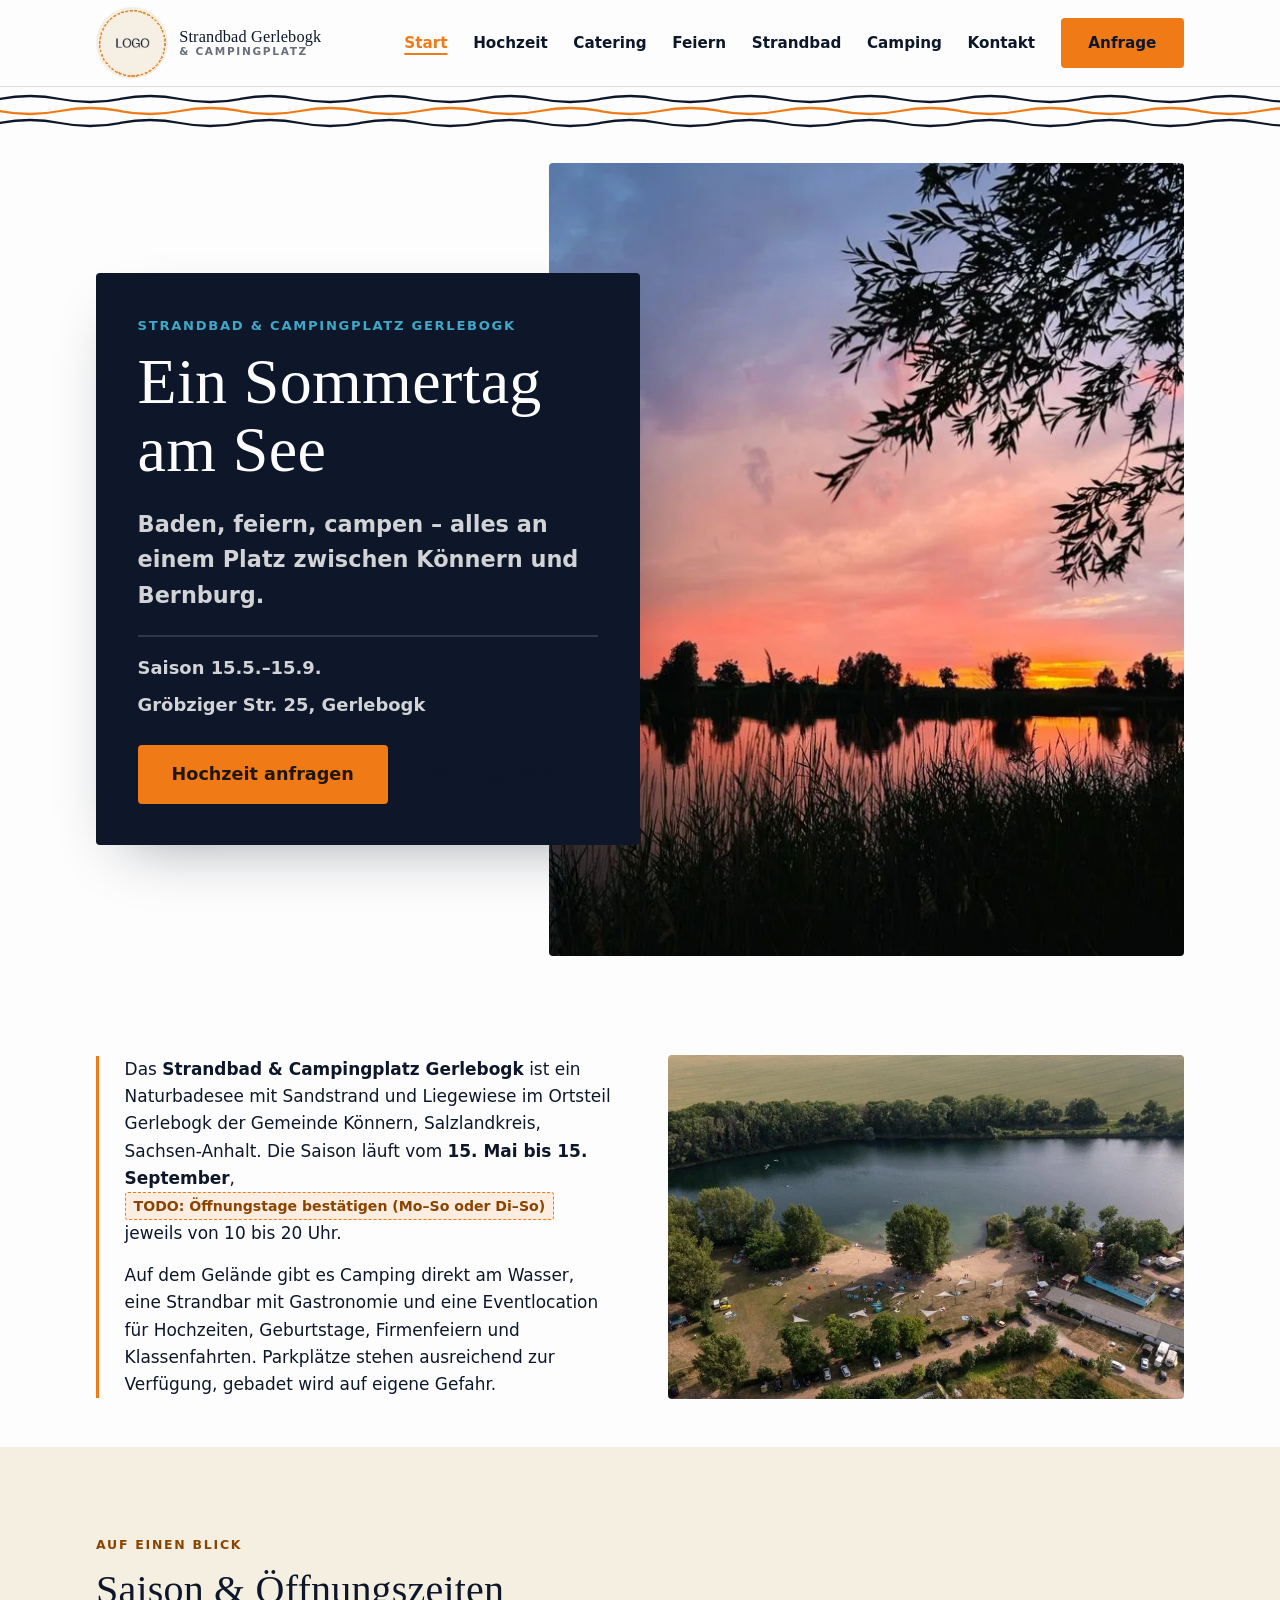
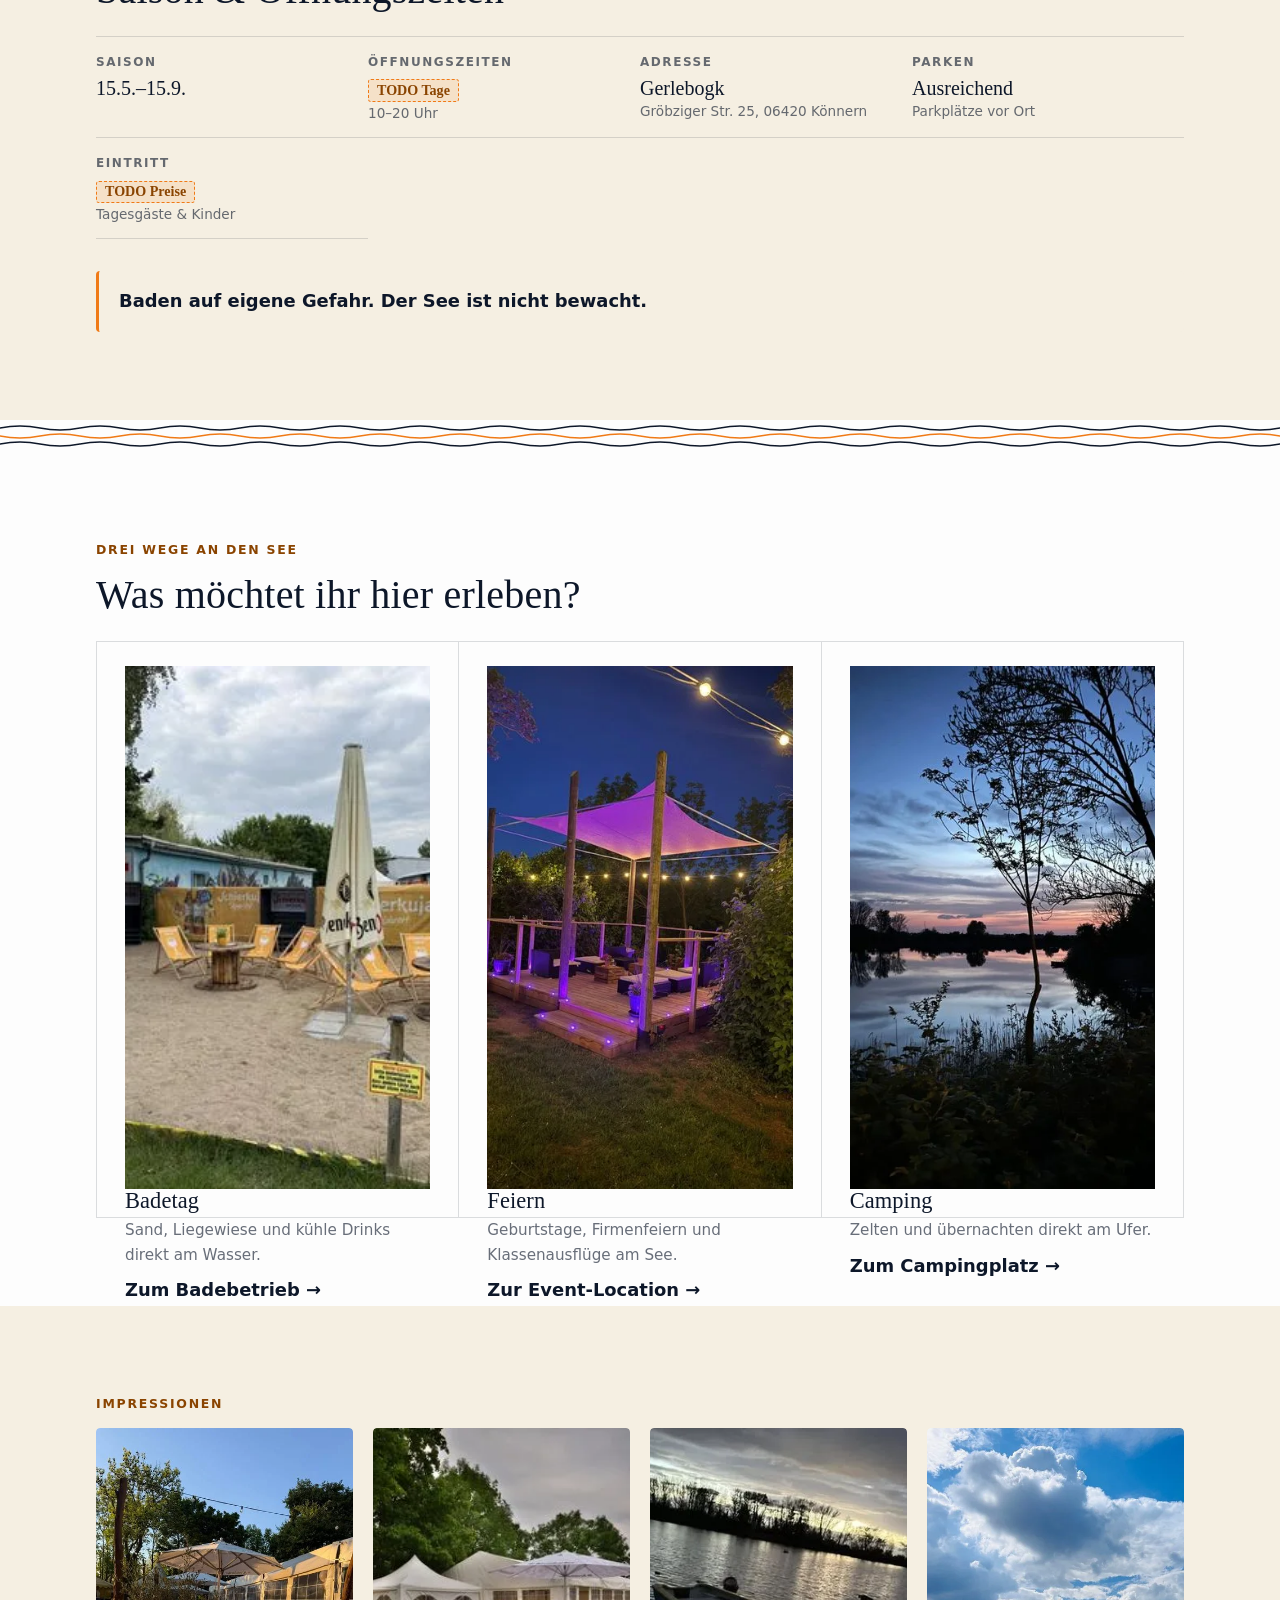
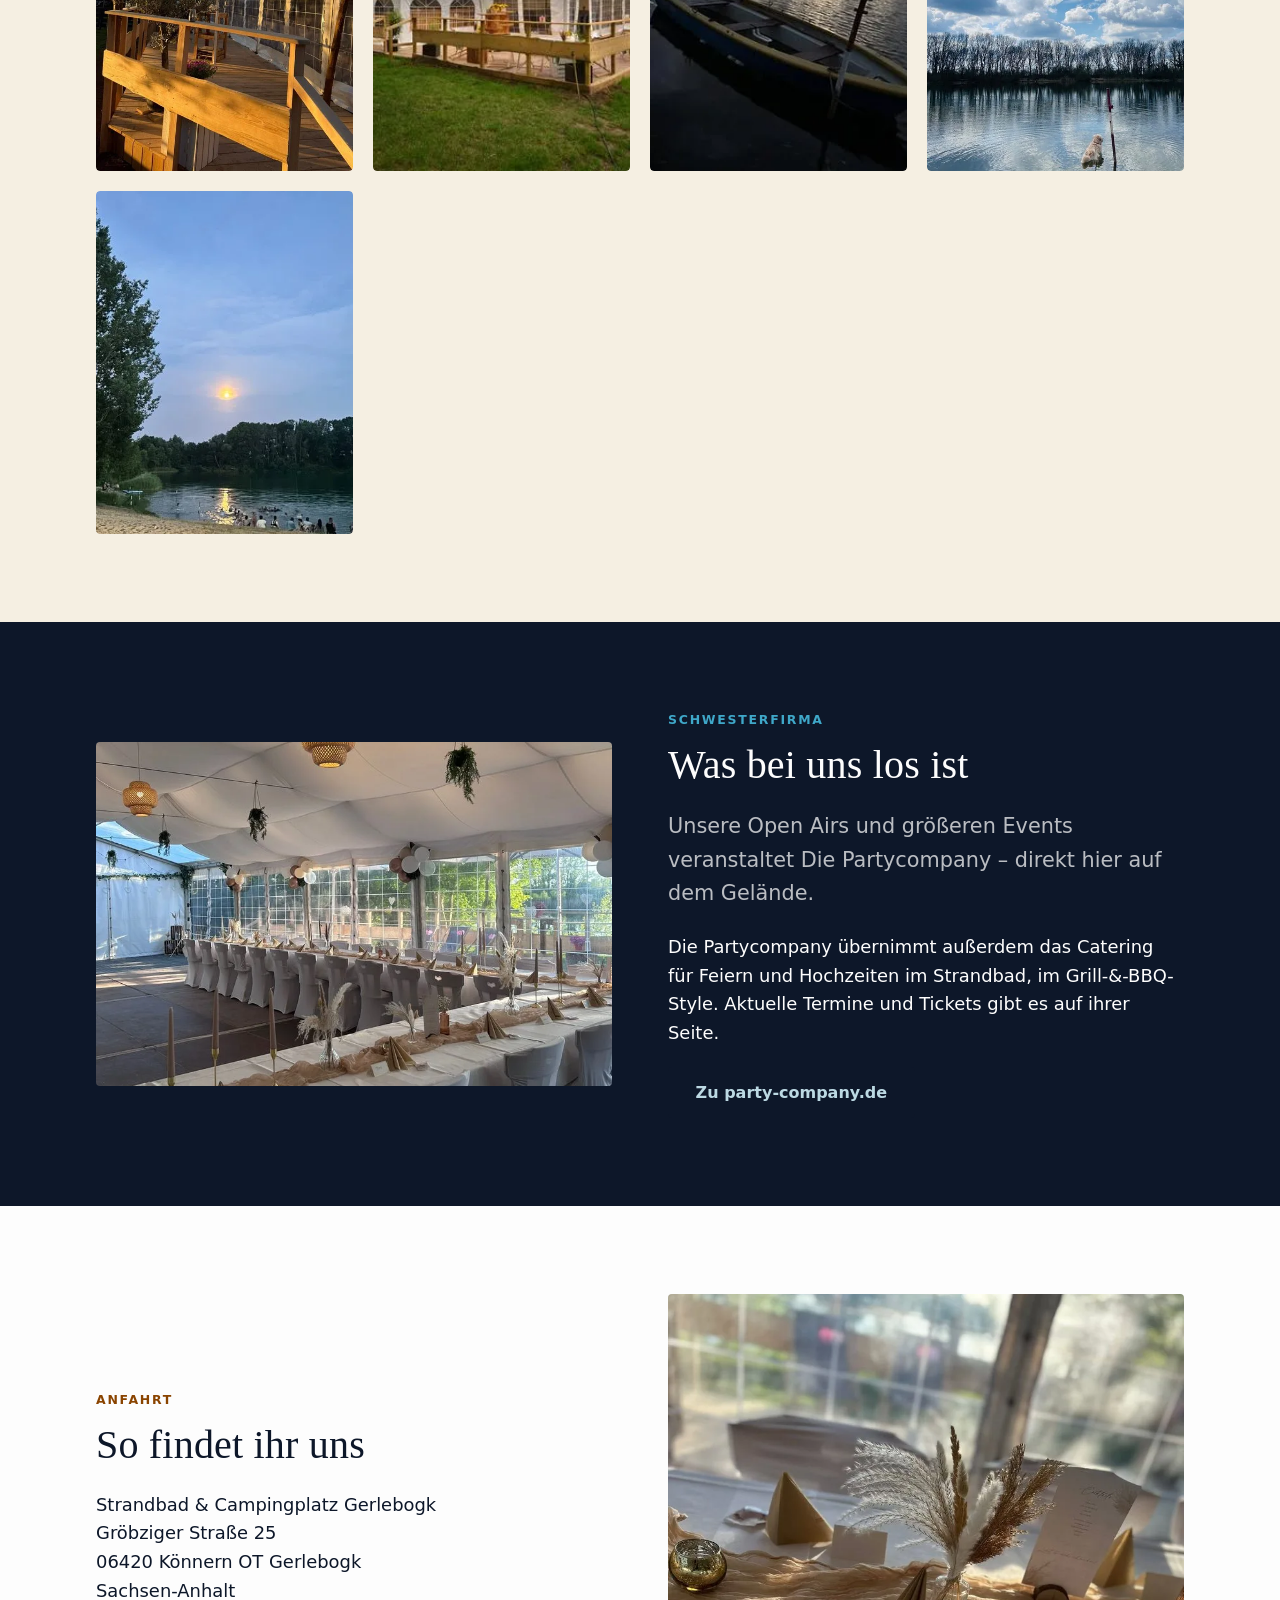
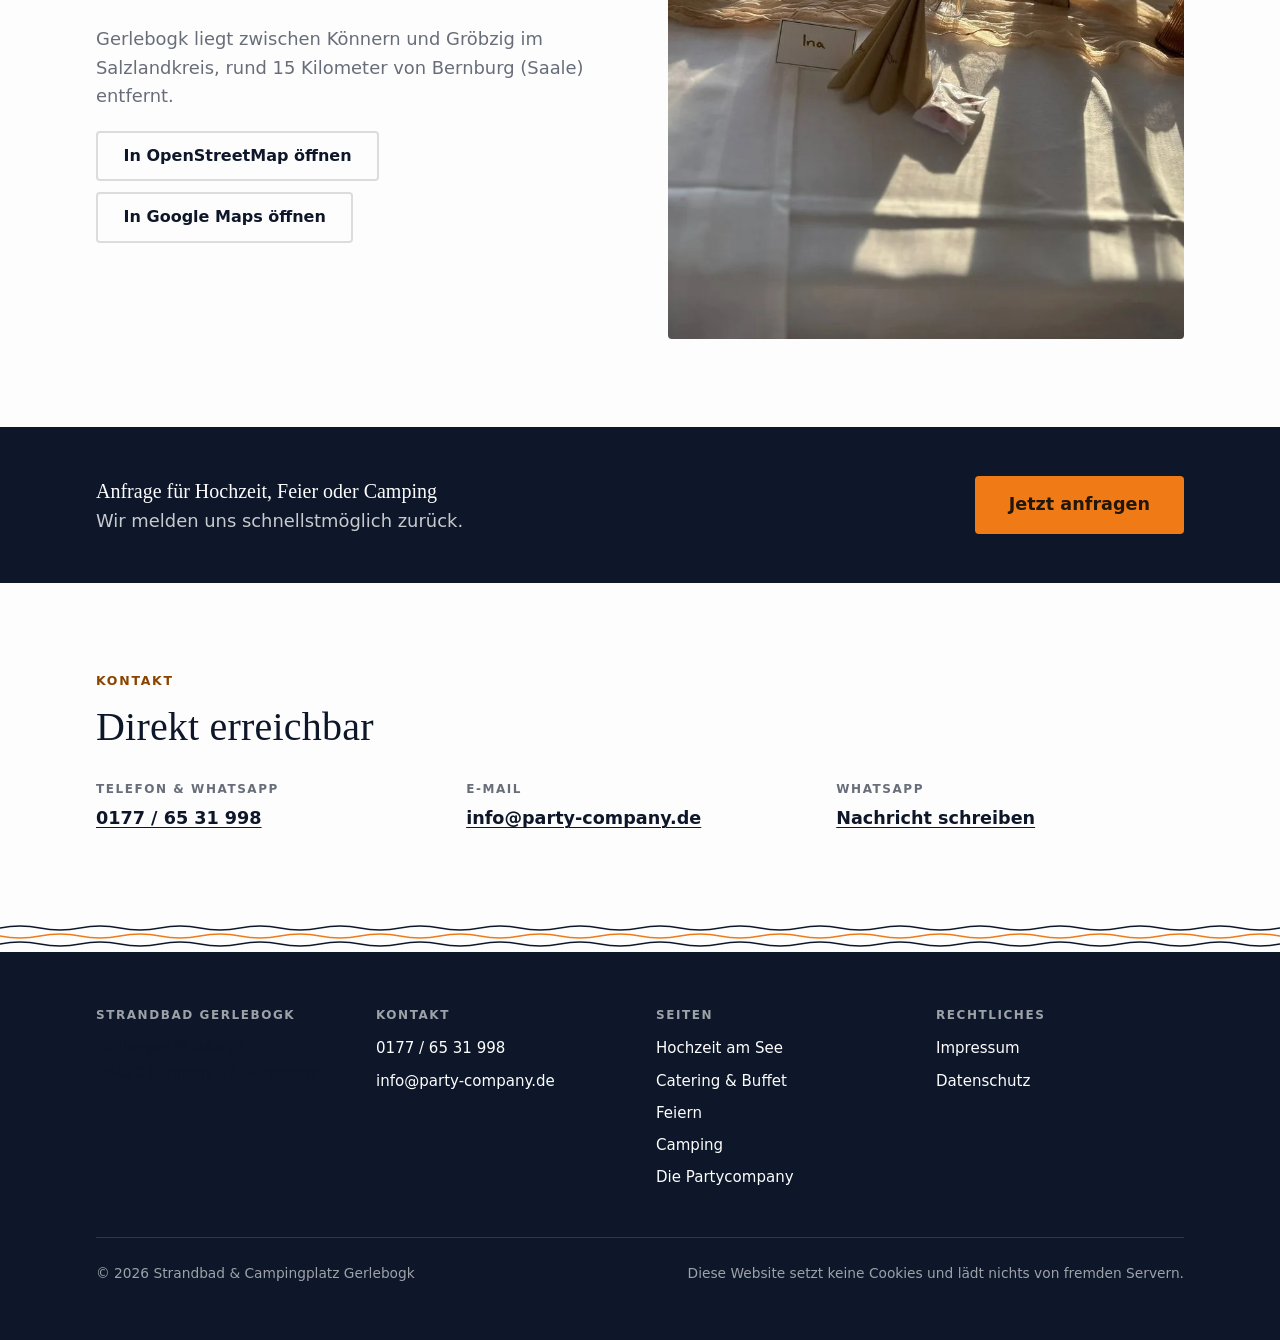
==== index.html @ b328979c "Initial commit: Strandbad & Campingplatz Gerlebogk Website Statische HTML/CSS-Seite, Schwesterseite " ====
<!DOCTYPE html>
<html lang="de">
<head>
<meta charset="utf-8">
<meta name="viewport" content="width=device-width, initial-scale=1">

<title>Strandbad & Campingplatz Gerlebogk – Baden, Feiern, Camping</title>
<meta name="description" content="Naturbadesee mit Sandstrand, Campingplatz und Eventlocation in Gerlebogk bei Könnern. Hochzeiten, Feiern und Camping am See im Salzlandkreis.">
<link rel="canonical" href="https://strandbad-gerlebogk.de/">

<meta property="og:type" content="website">
<meta property="og:site_name" content="Strandbad & Campingplatz Gerlebogk">
<meta property="og:locale" content="de_DE">
<meta property="og:url" content="https://strandbad-gerlebogk.de/">
<meta property="og:title" content="Strandbad & Campingplatz Gerlebogk – Baden, Feiern, Camping">
<meta property="og:description" content="Naturbadesee mit Sandstrand, Campingplatz und Eventlocation in Gerlebogk bei Könnern, Salzlandkreis.">
<meta property="og:image" content="https://strandbad-gerlebogk.de/assets/img/og-default.jpg">
<meta property="og:image:width" content="1200">
<meta property="og:image:height" content="630">
<meta property="og:image:alt" content="Luftaufnahme des Strandbads Gerlebogk mit See, Sandstrand und Campingplatz">
<meta name="twitter:card" content="summary_large_image">

<link rel="icon" href="/assets/img/favicon-32.png" sizes="32x32" type="image/png">
<link rel="apple-touch-icon" href="/assets/img/favicon-180.png">
<meta name="theme-color" content="#fdfdfd">

<link rel="preload" href="/assets/fonts/alfa-slab-one-latin-400.woff2" as="font" type="font/woff2" crossorigin>
<link rel="preload" as="image" href="/assets/img/sonnenuntergang-see-1000.webp" type="image/webp"
      imagesrcset="/assets/img/sonnenuntergang-see-640.webp 640w, /assets/img/sonnenuntergang-see-1000.webp 1000w, /assets/img/sonnenuntergang-see-1536.webp 1536w"
      imagesizes="(max-width: 56rem) 100vw, 50vw" fetchpriority="high">
<link rel="stylesheet" href="/assets/css/main.css">

<script type="application/ld+json">
{
  "@context": "https://schema.org",
  "@graph": [
    {
      "@type": ["LocalBusiness", "BeachResort"],
      "@id": "https://strandbad-gerlebogk.de/#betrieb",
      "name": "Strandbad & Campingplatz Gerlebogk",
      "description": "Naturbadesee mit Sandstrand und Liegewiese, Campingplatz, Gastronomie und Eventlocation in Gerlebogk, Gemeinde Könnern.",
      "url": "https://strandbad-gerlebogk.de/",
      "telephone": "+49-177-6531998",
      "email": "info@party-company.de",
      "address": {
        "@type": "PostalAddress",
        "streetAddress": "Gröbziger Straße 25",
        "addressLocality": "Könnern OT Gerlebogk",
        "addressRegion": "Sachsen-Anhalt",
        "postalCode": "06420",
        "addressCountry": "DE"
      },
      "geo": { "@type": "GeoCoordinates", "latitude": 51.7056, "longitude": 11.8304 },
      "areaServed": [
        { "@type": "AdministrativeArea", "name": "Salzlandkreis" },
        { "@type": "City", "name": "Könnern" },
        { "@type": "City", "name": "Bernburg (Saale)" },
        { "@type": "City", "name": "Halle (Saale)" },
        { "@type": "City", "name": "Aschersleben" }
      ],
      "isRelatedTo": { "@type": "Organization", "name": "Die Partycompany", "url": "https://party-company.de/" },
      "sameAs": ["https://party-company.de/"],
      "openingHoursSpecification": {
        "@type": "OpeningHoursSpecification",
        "opens": "10:00",
        "closes": "20:00",
        "validFrom": "2026-05-15",
        "validThrough": "2026-09-15",
        "description": "TODO: Wochentage bestätigen (Mo–So oder Di–So)"
      },
      "makesOffer": [
        { "@type": "Offer", "itemOffered": { "@type": "Service", "name": "Hochzeit am See" } },
        { "@type": "Offer", "itemOffered": { "@type": "Service", "name": "Event-Location für Geburtstage, Firmenfeiern, Schulklassen" } },
        { "@type": "Offer", "itemOffered": { "@type": "Service", "name": "Campingplatz am See" } }
      ]
    },
    {
      "@type": "Campground",
      "@id": "https://strandbad-gerlebogk.de/camping/#campingplatz",
      "name": "Campingplatz Gerlebogk",
      "url": "https://strandbad-gerlebogk.de/camping/",
      "address": { "@id": "https://strandbad-gerlebogk.de/#betrieb" }
    }
  ]
}
</script>
</head>
<body>

<!-- EVENT-TEASER (Partycompany): Titel/Datum/Link hier eintragen und den
     Kommentar entfernen, sobald Termin und Line-up feststehen. Passendes
     HTML zum Wiederverwenden liegt in /feiern/index.html als Vorlage.
<section class="section section--schmal section--nacht" aria-labelledby="event-titel">
  <div class="wrap">
    <p class="eyebrow">Was bei uns los ist</p>
    <h2 id="event-titel">[TITEL DES EVENTS]</h2>
    <p>[DATUM] · Strandbad Gerlebogk · veranstaltet von Die Partycompany</p>
    <a class="btn btn--anfrage" href="https://party-company.de/">Zum Event</a>
  </div>
</section>
-->

<a class="skip-link" href="#inhalt">Zum Inhalt springen</a>

<header class="kopf">
  <div class="wrap kopf__inner">
    <a class="marke" href="/">
      <picture>
        <source type="image/webp" srcset="/assets/img/logo-96.webp 1x, /assets/img/logo-192.webp 2x, /assets/img/logo-384.webp 4x">
        <img src="/assets/img/logo-96.png" srcset="/assets/img/logo-192.png 2x, /assets/img/logo-384.png 4x" width="72" height="72"
             alt="Platzhalter-Logo Strandbad Gerlebogk – finales Logo folgt">
      </picture>
      <span class="marke__name">Strandbad Gerlebogk
        <span class="marke__zusatz">& Campingplatz</span>
      </span>
    </a>
    <nav class="nav" aria-label="Hauptnavigation">
      <a href="/" aria-current="page">Start</a>
      <a href="/hochzeit/">Hochzeit</a>
      <a href="/catering/">Catering</a>
      <a href="/feiern/">Feiern</a>
      <a href="/strandbad/">Strandbad</a>
      <a href="/camping/">Camping</a>
      <a href="/kontakt/">Kontakt</a>
      <a class="btn btn--anfrage" href="/kontakt/">Anfrage</a>
    </nav>
  </div>
</header>

<div class="wellen wellen--kopf" role="presentation"></div>

<main id="inhalt">

  <section class="hero">
    <div class="wrap hero__grid">
      <div class="hero__media">
        <picture>
          <source type="image/webp"
                  srcset="/assets/img/sonnenuntergang-see-640.webp 640w, /assets/img/sonnenuntergang-see-1000.webp 1000w, /assets/img/sonnenuntergang-see-1536.webp 1536w"
                  sizes="(max-width: 56rem) 100vw, 50vw">
          <img src="/assets/img/sonnenuntergang-see-1000.jpg"
               srcset="/assets/img/sonnenuntergang-see-640.jpg 640w, /assets/img/sonnenuntergang-see-1000.jpg 1000w, /assets/img/sonnenuntergang-see-1536.jpg 1536w"
               sizes="(max-width: 56rem) 100vw, 50vw"
               width="1536" height="2048" fetchpriority="high" decoding="async"
               alt="Sonnenuntergang über dem See im Strandbad Gerlebogk, Schilf im Vordergrund, Himmel in Orange und Pink">
        </picture>
      </div>

      <div class="hero__panel">
        <p class="hero__kicker">Strandbad &amp; Campingplatz Gerlebogk</p>
        <h1 class="hero__titel">Ein Sommertag am See</h1>
        <p class="hero__unter">Baden, feiern, campen – alles an einem Platz zwischen Könnern und Bernburg.</p>
        <p class="hero__zeile">
          <span>Saison 15.5.–15.9.</span>
          <span>Gröbziger Str. 25, Gerlebogk</span>
        </p>
        <p class="hero__aktion">
          <a class="btn btn--anfrage btn--gross" href="/hochzeit/">Hochzeit anfragen</a>
          <a class="btn btn--leise" href="#eckdaten">Öffnungszeiten</a>
        </p>
      </div>
    </div>
  </section>

  <section class="section section--schmal" aria-labelledby="fakten-titel">
    <div class="wrap duo">
      <div>
        <h2 id="fakten-titel" class="visually-hidden">Über das Strandbad Gerlebogk</h2>
        <div class="fakten">
          <p>
            Das <strong>Strandbad &amp; Campingplatz Gerlebogk</strong> ist ein Naturbadesee mit Sandstrand
            und Liegewiese im Ortsteil Gerlebogk der Gemeinde Könnern, Salzlandkreis, Sachsen-Anhalt. Die
            Saison läuft vom <strong>15. Mai bis 15. September</strong>,
            <span class="todo">TODO: Öffnungstage bestätigen (Mo–So oder Di–So)</span> jeweils von 10 bis 20 Uhr.
          </p>
          <p>
            Auf dem Gelände gibt es Camping direkt am Wasser, eine Strandbar mit Gastronomie und eine
            Eventlocation für Hochzeiten, Geburtstage, Firmenfeiern und Klassenfahrten. Parkplätze stehen
            ausreichend zur Verfügung, gebadet wird auf eigene Gefahr.
          </p>
        </div>
      </div>
      <div class="duo__media bild--breit">
        <picture>
          <source type="image/webp"
                  srcset="/assets/img/luftaufnahme-strandbad-480.webp 480w, /assets/img/luftaufnahme-strandbad-800.webp 800w, /assets/img/luftaufnahme-strandbad-1600.webp 1600w"
                  sizes="(max-width: 56rem) 100vw, 45vw">
          <img src="/assets/img/luftaufnahme-strandbad-800.jpg"
               srcset="/assets/img/luftaufnahme-strandbad-480.jpg 480w, /assets/img/luftaufnahme-strandbad-800.jpg 800w, /assets/img/luftaufnahme-strandbad-1600.jpg 1600w"
               sizes="(max-width: 56rem) 100vw, 45vw"
               width="1600" height="1066" loading="lazy" decoding="async"
               alt="Luftaufnahme des Strandbads Gerlebogk: See, Sandstrand, Liegewiese mit Sonnensegeln, Campingplatz und Parkplätze">
        </picture>
      </div>
    </div>
  </section>

  <section class="section section--sand" id="eckdaten" aria-labelledby="eckdaten-titel">
    <div class="wrap">
      <p class="eyebrow">Auf einen Blick</p>
      <h2 id="eckdaten-titel">Saison &amp; Öffnungszeiten</h2>
      <dl class="eckdaten">
        <div>
          <dt>Saison</dt>
          <dd>15.5.–15.9.</dd>
        </div>
        <div>
          <dt>Öffnungszeiten</dt>
          <dd><span class="todo">TODO Tage</span><small>10–20 Uhr</small></dd>
        </div>
        <div>
          <dt>Adresse</dt>
          <dd>Gerlebogk<small>Gröbziger Str. 25, 06420 Könnern</small></dd>
        </div>
        <div>
          <dt>Parken</dt>
          <dd>Ausreichend<small>Parkplätze vor Ort</small></dd>
        </div>
        <div>
          <dt>Eintritt</dt>
          <dd><span class="todo">TODO Preise</span><small>Tagesgäste &amp; Kinder</small></dd>
        </div>
      </dl>
      <p class="hinweis mt-l">Baden auf eigene Gefahr. Der See ist nicht bewacht.</p>
    </div>
  </section>

  <div class="wellen" role="presentation"></div>

  <section class="section" aria-labelledby="wege-titel">
    <div class="wrap">
      <p class="eyebrow">Drei Wege an den See</p>
      <h2 id="wege-titel">Was möchtet ihr hier erleben?</h2>
    </div>
    <div class="wrap">
      <nav class="wegweiser" aria-label="Hauptbereiche">
        <a class="wegweiser__eintrag" href="/strandbad/">
          <span class="wegweiser__bild">
            <picture>
              <source type="image/webp" srcset="/assets/img/strandbar-liegestuehle-480.webp 480w, /assets/img/strandbar-liegestuehle-800.webp 800w" sizes="(max-width: 40rem) 100vw, 33vw">
              <img src="/assets/img/strandbar-liegestuehle-480.jpg" srcset="/assets/img/strandbar-liegestuehle-480.jpg 480w, /assets/img/strandbar-liegestuehle-800.jpg 800w" sizes="(max-width: 40rem) 100vw, 33vw" width="1600" height="1200" loading="lazy" decoding="async" alt="Liegestühle und Sonnenschirme am Sandstrand des Strandbads Gerlebogk">
            </picture>
          </span>
          <h3>Badetag</h3>
          <p>Sand, Liegewiese und kühle Drinks direkt am Wasser.</p>
          <span class="wegweiser__pfeil">Zum Badebetrieb →</span>
        </a>
        <a class="wegweiser__eintrag" href="/feiern/">
          <span class="wegweiser__bild">
            <picture>
              <source type="image/webp" srcset="/assets/img/lounge-deck-nacht-480.webp 480w, /assets/img/lounge-deck-nacht-800.webp 800w" sizes="(max-width: 40rem) 100vw, 33vw">
              <img src="/assets/img/lounge-deck-nacht-480.jpg" srcset="/assets/img/lounge-deck-nacht-480.jpg 480w, /assets/img/lounge-deck-nacht-800.jpg 800w" sizes="(max-width: 40rem) 100vw, 33vw" width="1536" height="2048" loading="lazy" decoding="async" alt="Beleuchtetes Holzdeck mit Sonnensegel und Lichterketten am Abend">
            </picture>
          </span>
          <h3>Feiern</h3>
          <p>Geburtstage, Firmenfeiern und Klassenausflüge am See.</p>
          <span class="wegweiser__pfeil">Zur Event-Location →</span>
        </a>
        <a class="wegweiser__eintrag" href="/camping/">
          <span class="wegweiser__bild">
            <picture>
              <source type="image/webp" srcset="/assets/img/see-blaue-stunde-480.webp 480w, /assets/img/see-blaue-stunde-800.webp 800w" sizes="(max-width: 40rem) 100vw, 33vw">
              <img src="/assets/img/see-blaue-stunde-480.jpg" srcset="/assets/img/see-blaue-stunde-480.jpg 480w, /assets/img/see-blaue-stunde-800.jpg 800w" sizes="(max-width: 40rem) 100vw, 33vw" width="1200" height="1600" loading="lazy" decoding="async" alt="Der See in der blauen Stunde mit Baumsilhouette am Ufer">
            </picture>
          </span>
          <h3>Camping</h3>
          <p>Zelten und übernachten direkt am Ufer.</p>
          <span class="wegweiser__pfeil">Zum Campingplatz →</span>
        </a>
      </nav>
    </div>
  </section>

  <section class="section section--sand" aria-labelledby="strecke-titel">
    <div class="wrap">
      <p class="eyebrow">Impressionen</p>
      <h2 id="strecke-titel" class="visually-hidden">Bilder vom Strandbad Gerlebogk</h2>
      <div class="bildstrecke">
        <div>
          <picture>
            <source type="image/webp" srcset="/assets/img/terrasse-abendsonne-480.webp 480w, /assets/img/terrasse-abendsonne-800.webp 800w" sizes="(max-width: 48rem) 100vw, 33vw">
            <img src="/assets/img/terrasse-abendsonne-480.jpg" srcset="/assets/img/terrasse-abendsonne-480.jpg 480w, /assets/img/terrasse-abendsonne-800.jpg 800w" sizes="(max-width: 48rem) 100vw, 33vw" width="1536" height="2048" loading="lazy" decoding="async" alt="Holzterrasse im Abendlicht mit Olivenbäumen und Zelt">
          </picture>
        </div>
        <div>
          <picture>
            <source type="image/webp" srcset="/assets/img/zeltanlage-terrasse-480.webp 480w, /assets/img/zeltanlage-terrasse-800.webp 800w" sizes="(max-width: 48rem) 100vw, 33vw">
            <img src="/assets/img/zeltanlage-terrasse-480.jpg" srcset="/assets/img/zeltanlage-terrasse-480.jpg 480w, /assets/img/zeltanlage-terrasse-800.jpg 800w" sizes="(max-width: 48rem) 100vw, 33vw" width="2048" height="1366" loading="lazy" decoding="async" alt="Pagodenzelt und Festzelt auf der Holzterrasse am Strandbad Gerlebogk">
          </picture>
        </div>
        <div>
          <picture>
            <source type="image/webp" srcset="/assets/img/ruderboot-daemmerung-380.webp 380w" sizes="(max-width: 48rem) 100vw, 33vw">
            <img src="/assets/img/ruderboot-daemmerung-380.jpg" srcset="/assets/img/ruderboot-daemmerung-380.jpg 380w" sizes="(max-width: 48rem) 100vw, 33vw" width="414" height="414" loading="lazy" decoding="async" alt="Ruderboot auf dem See in der Dämmerung">
          </picture>
        </div>
        <div>
          <picture>
            <source type="image/webp" srcset="/assets/img/wolken-spiegelung-see-480.webp 480w, /assets/img/wolken-spiegelung-see-800.webp 800w" sizes="(max-width: 48rem) 100vw, 33vw">
            <img src="/assets/img/wolken-spiegelung-see-480.jpg" srcset="/assets/img/wolken-spiegelung-see-480.jpg 480w, /assets/img/wolken-spiegelung-see-800.jpg 800w" sizes="(max-width: 48rem) 100vw, 33vw" width="1600" height="2337" loading="lazy" decoding="async" alt="Wolken spiegeln sich auf der ruhigen Wasseroberfläche des Sees">
          </picture>
        </div>
        <div>
          <picture>
            <source type="image/webp" srcset="/assets/img/mondaufgang-strand-640.webp 640w, /assets/img/mondaufgang-strand-1000.webp 1000w" sizes="(max-width: 48rem) 100vw, 33vw">
            <img src="/assets/img/mondaufgang-strand-640.jpg" srcset="/assets/img/mondaufgang-strand-640.jpg 640w, /assets/img/mondaufgang-strand-1000.jpg 1000w" sizes="(max-width: 48rem) 100vw, 33vw" width="1600" height="1200" loading="lazy" decoding="async" alt="Abendstimmung mit Mondaufgang am Strand des Strandbads Gerlebogk">
          </picture>
        </div>
      </div>
    </div>
  </section>

  <section class="section section--nacht" aria-labelledby="party-titel">
    <div class="wrap duo duo--medialinks">
      <div class="duo__media bild--breit">
        <picture>
          <source type="image/webp" srcset="/assets/img/festzelt-hochzeitstafel-480.webp 480w, /assets/img/festzelt-hochzeitstafel-800.webp 800w" sizes="(max-width: 56rem) 100vw, 45vw">
          <img src="/assets/img/festzelt-hochzeitstafel-800.jpg" srcset="/assets/img/festzelt-hochzeitstafel-480.jpg 480w, /assets/img/festzelt-hochzeitstafel-800.jpg 800w" sizes="(max-width: 56rem) 100vw, 45vw" width="2048" height="1536" loading="lazy" decoding="async" alt="Festzelt mit langer gedeckter Hochzeitstafel im Abendlicht">
        </picture>
      </div>
      <div>
        <p class="eyebrow">Schwesterfirma</p>
        <h2 id="party-titel">Was bei uns los ist</h2>
        <p class="lede">Unsere Open Airs und größeren Events veranstaltet Die Partycompany – direkt hier auf dem Gelände.</p>
        <p>Die Partycompany übernimmt außerdem das Catering für Feiern und Hochzeiten im Strandbad, im Grill-&amp;-BBQ-Style. Aktuelle Termine und Tickets gibt es auf ihrer Seite.</p>
        <p><a class="btn btn--party" href="https://party-company.de/" rel="noopener">Zu party-company.de</a></p>
      </div>
    </div>
  </section>

  <section class="section" aria-labelledby="anfahrt-titel">
    <div class="wrap duo">
      <div>
        <p class="eyebrow">Anfahrt</p>
        <h2 id="anfahrt-titel">So findet ihr uns</h2>
        <p>
          Strandbad &amp; Campingplatz Gerlebogk<br>
          Gröbziger Straße 25<br>
          06420 Könnern OT Gerlebogk<br>
          Sachsen-Anhalt
        </p>
        <p class="leise">Gerlebogk liegt zwischen Könnern und Gröbzig im Salzlandkreis, rund 15 Kilometer von Bernburg (Saale) entfernt.</p>
        <p class="knopfreihe">
          <a class="btn btn--leise" href="https://www.openstreetmap.org/search?query=Gr%C3%B6bziger%20Stra%C3%9Fe%2025%2C%2006420%20K%C3%B6nnern" rel="noopener">In OpenStreetMap öffnen</a>
          <a class="btn btn--leise" href="https://www.google.com/maps/search/?api=1&amp;query=Gr%C3%B6bziger+Stra%C3%9Fe+25%2C+06420+K%C3%B6nnern" rel="noopener">In Google Maps öffnen</a>
        </p>
      </div>
      <div class="duo__media bild--hoch">
        <picture>
          <source type="image/webp" srcset="/assets/img/tischdeko-detail-480.webp 480w, /assets/img/tischdeko-detail-800.webp 800w" sizes="(max-width: 56rem) 100vw, 45vw">
          <img src="/assets/img/tischdeko-detail-800.jpg" srcset="/assets/img/tischdeko-detail-480.jpg 480w, /assets/img/tischdeko-detail-800.jpg 800w" sizes="(max-width: 56rem) 100vw, 45vw" width="1536" height="2048" loading="lazy" decoding="async" alt="Tischdeko-Detail mit Pampasgras, Namenskarte und Menükarte im Abendlicht">
        </picture>
      </div>
    </div>
  </section>

  <section class="anfrageband">
    <div class="wrap anfrageband__inner">
      <p>
        <strong>Anfrage für Hochzeit, Feier oder Camping</strong>
        Wir melden uns schnellstmöglich zurück.
      </p>
      <a class="btn btn--anfrage btn--gross" href="/kontakt/">Jetzt anfragen</a>
    </div>
  </section>

  <section class="section" aria-labelledby="kontakt-titel">
    <div class="wrap">
      <p class="eyebrow">Kontakt</p>
      <h2 id="kontakt-titel">Direkt erreichbar</h2>
      <dl class="kontaktliste mt-l">
        <div>
          <dt>Telefon &amp; WhatsApp</dt>
          <dd><a href="tel:+491776531998">0177 / 65 31 998</a></dd>
        </div>
        <div>
          <dt>E-Mail</dt>
          <dd><a href="mailto:info@party-company.de">info@party-company.de</a></dd>
        </div>
        <div>
          <dt>WhatsApp</dt>
          <dd><a href="https://wa.me/491776531998" rel="noopener">Nachricht schreiben</a></dd>
        </div>
      </dl>
    </div>
  </section>

</main>

<div class="wellen" role="presentation"></div>

<footer class="fuss">
  <div class="wrap">
    <div class="fuss__grid">
      <div>
        <h2>Strandbad Gerlebogk</h2>
        <p class="leise">
          Gröbziger Straße 25<br>
          06420 Könnern OT Gerlebogk
        </p>
      </div>
      <div>
        <h2>Kontakt</h2>
        <ul>
          <li><a href="tel:+491776531998">0177 / 65 31 998</a></li>
          <li><a href="mailto:info@party-company.de">info@party-company.de</a></li>
        </ul>
      </div>
      <div>
        <h2>Seiten</h2>
        <ul>
          <li><a href="/hochzeit/">Hochzeit am See</a></li>
          <li><a href="/catering/">Catering &amp; Buffet</a></li>
          <li><a href="/feiern/">Feiern</a></li>
          <li><a href="/camping/">Camping</a></li>
          <li><a href="https://party-company.de/" rel="noopener">Die Partycompany</a></li>
        </ul>
      </div>
      <div>
        <h2>Rechtliches</h2>
        <ul>
          <li><a href="/impressum/">Impressum</a></li>
          <li><a href="/datenschutz/">Datenschutz</a></li>
        </ul>
      </div>
    </div>
    <p class="fuss__unten">
      <span>© 2026 Strandbad &amp; Campingplatz Gerlebogk</span>
      <span>Diese Website setzt keine Cookies und lädt nichts von fremden Servern.</span>
    </p>
  </div>
</footer>

</body>
</html>
---- assets/css/main.css ----
/* ==========================================================================
   Strandbad & Campingplatz Gerlebogk — strandbad-gerlebogk.de
   Schwesterseite zu party-company.de: gleiche Bausteine, gleiche Typografie,
   gleiche Akzentfarbe — aber Tag statt Nacht. Ein Stylesheet, keine
   Imports, keine externen Requests.
   ========================================================================== */

/* --- Schriften (selbst gehostet, identisch zur Partycompany) ------------ */

@font-face {
  font-family: "Alfa Slab One";
  font-style: normal;
  font-weight: 400;
  font-display: swap;
  src: url("../fonts/alfa-slab-one-latin-400.woff2") format("woff2");
  unicode-range: U+0000-00FF, U+0131, U+0152-0153, U+02BB-02BC, U+02C6, U+02DA,
    U+02DC, U+2000-206F, U+2074, U+20AC, U+2122, U+2191, U+2193, U+2212, U+2215;
}

/* Fließtext läuft bewusst im System-Font-Stack: 0 Requests, 0 Byte. */

/* --- Marken-Token ---------------------------------------------------------
   Farbwerte wörtlich aus party-company.de/assets/css/main.css übernommen
   (--orange, --nacht, --wasser = dortiges --strandbad), nicht neu erfunden.
   --weiss und --sand sind das helle Gegenstück zu deren --nacht/--tiefe.
   ------------------------------------------------------------------------- */

:root {
  --weiss: #fdfdfd;        /* Grundfläche, dominant */
  --sand: #f5efe2;         /* zweite helle Fläche, trennt Sektionen ohne Linie */
  --orange: #f07a16;       /* NUR CTA, Hover, Marker, Signature */
  --nacht: #0d1729;        /* Fließtext, Fußzeile, Hero-Panel (Navy-Rolle) */
  --wasser: #3fa8c9;       /* Wasserton: sekundäre Akzente, Rückverweis auf Partycompany */

  --nacht-leise: rgba(13, 23, 41, 0.62);
  --nacht-linie: rgba(13, 23, 41, 0.14);

  --display: "Alfa Slab One", Georgia, "Times New Roman", serif;
  --body: system-ui, -apple-system, BlinkMacSystemFont, "Segoe UI", Roboto,
    "Helvetica Neue", Arial, sans-serif;

  --wrap: 68rem;
  --gap: clamp(1.25rem, 4vw, 2.5rem);
  --radius: 4px;

  /* Signature: Wellenkante. Drei ineinander verschlungene Wellenlinien,
     Pendant zur Lichterkette der Partycompany — anderes Motiv, gleiche Rolle.
     Kachel ist genau eine Wellenperiode breit (160px), dadurch mathematisch
     nahtlos wiederholbar — kein Foto/KI-Bild, handgeschriebenes SVG. */
  --wellen: url("data:image/svg+xml,%3Csvg xmlns='http://www.w3.org/2000/svg' width='160' height='64' viewBox='0 0 160 64'%3E%3Cpath d='M0 16 Q40 8 80 16 Q120 24 160 16' fill='none' stroke='%230D1729' stroke-width='3' stroke-linecap='round'/%3E%3Cpath d='M0 32 Q40 40 80 32 Q120 24 160 32' fill='none' stroke='%23F07A16' stroke-width='3' stroke-linecap='round'/%3E%3Cpath d='M0 48 Q40 40 80 48 Q120 56 160 48' fill='none' stroke='%230D1729' stroke-width='3' stroke-linecap='round'/%3E%3C/svg%3E");
}

/* --- Reset / Grundlagen -------------------------------------------------- */

*,
*::before,
*::after { box-sizing: border-box; }

html {
  -webkit-text-size-adjust: 100%;
  scroll-behavior: smooth;
}

body {
  margin: 0;
  background: var(--weiss);
  color: var(--nacht);
  font-family: var(--body);
  font-size: clamp(1rem, 0.96rem + 0.2vw, 1.125rem);
  line-height: 1.6;
  -webkit-font-smoothing: antialiased;
  overflow-wrap: break-word;
}

img { max-width: 100%; height: auto; display: block; }

h1, h2, h3, h4 {
  font-family: var(--display);
  font-weight: 400;
  line-height: 1.06;
  margin: 0 0 0.6em;
  letter-spacing: 0.005em;
  /* Deutsche Komposita wie "Campingplatz" oder "Öffnungszeiten" passen bei
     320px in keine Zeile. hyphens nutzt das lang="de" des Dokuments. */
  hyphens: auto;
  overflow-wrap: break-word;
}

h1 { font-size: clamp(2.1rem, 1.3rem + 4vw, 4rem); }
h2 { font-size: clamp(1.6rem, 1.2rem + 1.9vw, 2.5rem); }
h3 { font-size: clamp(1.15rem, 1.05rem + 0.5vw, 1.4rem); }
h4 { font-size: 1.05rem; font-family: var(--body); font-weight: 600; }

p { margin: 0 0 1.1em; }
p:last-child { margin-bottom: 0; }

a { color: var(--nacht); text-decoration-thickness: 1px; text-underline-offset: 0.18em; }
a:hover { color: var(--orange); }

ul, ol { margin: 0 0 1.1em; padding-left: 1.25rem; }
li { margin-bottom: 0.4em; }

strong, b { font-weight: 600; }

:focus-visible {
  outline: 3px solid var(--orange);
  outline-offset: 3px;
  border-radius: 2px;
}

/* Nach oben statt nach links wegschieben – ein "left: -9999px" vergrößert in
   manchen Browsern die Scrollbreite des Dokuments. */
.skip-link {
  position: absolute;
  left: 0;
  top: 0;
  z-index: 100;
  transform: translateY(-130%);
  background: var(--orange);
  color: #21160a;
  padding: 0.75rem 1.25rem;
  font-weight: 600;
  text-decoration: none;
}
.skip-link:focus { transform: translateY(0); }

.visually-hidden {
  position: absolute;
  width: 1px; height: 1px;
  padding: 0; margin: -1px;
  overflow: hidden;
  clip-path: inset(50%);
  white-space: nowrap;
}

/* --- Raster -------------------------------------------------------------- */

.wrap {
  width: min(100% - 2 * var(--gap), var(--wrap));
  margin-inline: auto;
}

.section { padding-block: clamp(3rem, 8vw, 5.5rem); }
.section--sand { background: var(--sand); }
.section--nacht { background: var(--nacht); color: var(--weiss); }
.section--nacht a { color: #bcd9e3; }
.section--nacht a:hover { color: #fff; }
.section--schmal { padding-block: clamp(2rem, 5vw, 3rem); }

.lede {
  font-size: clamp(1.06rem, 1rem + 0.4vw, 1.3rem);
  color: var(--nacht-leise);
  max-width: 46ch;
}
.section--nacht .lede { color: rgba(253, 253, 253, 0.72); }

.eyebrow {
  font-family: var(--body);
  font-weight: 600;
  font-size: 0.78rem;
  letter-spacing: 0.14em;
  text-transform: uppercase;
  color: #8a4400;
  margin: 0 0 0.9rem;
}
.section--nacht .eyebrow { color: var(--wasser); }

/* --- Signature: Wellenkante ------------------------------------------------
   Drei verschlungene Wellenlinien als wiederkehrender Sektionstrenner,
   dieselbe Code-Rolle wie die Girlande der Partycompany, eigenes Motiv.
   Handgeschriebenes SVG, austauschbar sobald finale Grafik vorliegt, siehe
   README. Kachel ist 160×64 (Seitenverhältnis 2,5:1) — background-size MUSS
   dieses Verhältnis einhalten, sonst verzerrt die Wiederholung (siehe Notiz
   zur ursprünglichen Segelkante-Version im Git-Verlauf/README).
   ------------------------------------------------------------------------- */

.wellen {
  height: 32px;
  background-image: var(--wellen);
  background-repeat: repeat-x;
  background-position: left top;
  background-size: 80px 32px;
  border: 0;
  margin: 0;
}
.wellen--kopf {
  height: 48px;
  background-size: 120px 48px;
  margin-bottom: -24px;
  position: relative;
  z-index: 1;
  pointer-events: none;
}

@media (prefers-reduced-motion: no-preference) {
  .wellen { animation: wiegen 7s ease-in-out infinite; transform-origin: center; }
  @keyframes wiegen {
    0%, 100% { transform: scaleY(1); }
    50% { transform: scaleY(1.06); }
  }
}

/* --- Kopfzeile ----------------------------------------------------------- */

.kopf {
  position: sticky;
  top: 0;
  z-index: 20;
  background: rgba(253, 253, 253, 0.94);
  border-bottom: 1px solid var(--nacht-linie);
  backdrop-filter: blur(8px);
}

.kopf__inner {
  display: flex;
  align-items: center;
  gap: 1rem;
  padding-block: 0.45rem;
}

.marke {
  display: flex;
  align-items: center;
  gap: 0.7rem;
  text-decoration: none;
  color: var(--nacht);
  flex: 0 0 auto;
}
.marke img {
  width: 72px; height: 72px;
  border-radius: 50%;
  background: var(--sand);
  flex: 0 0 auto;
}
.marke__name {
  font-family: var(--display);
  font-size: 1.02rem;
  line-height: 1.1;
  letter-spacing: 0.01em;
}
.marke__zusatz {
  display: block;
  font-family: var(--body);
  font-size: 0.66rem;
  font-weight: 600;
  letter-spacing: 0.16em;
  text-transform: uppercase;
  color: var(--nacht-leise);
}

.nav {
  margin-left: auto;
  display: flex;
  align-items: center;
  gap: clamp(0.9rem, 2vw, 1.6rem);
  flex-wrap: wrap;
}
.nav a {
  color: var(--nacht);
  text-decoration: none;
  font-weight: 600;
  font-size: 0.95rem;
}
.nav a:hover,
.nav a[aria-current="page"] { color: var(--orange); }
.nav a[aria-current="page"] { text-decoration: underline; text-decoration-color: var(--orange); text-decoration-thickness: 2px; text-underline-offset: 0.35em; }

/* --- Schaltflächen ------------------------------------------------------- */

.btn {
  display: inline-flex;
  align-items: center;
  justify-content: center;
  gap: 0.5rem;
  font-family: var(--body);
  font-weight: 600;
  font-size: 1rem;
  line-height: 1;
  padding: 0.95rem 1.6rem;
  border-radius: var(--radius);
  border: 2px solid transparent;
  text-decoration: none;
  cursor: pointer;
  transition: transform 0.12s ease, background-color 0.12s ease, color 0.12s ease;
}
.btn:hover { transform: translateY(-2px); }

/* Orange ist der Anfrage-Knopf. Sonst nichts — auf Weiß liegt #F07A16
   unter 4,5:1 Kontrast, deshalb nie als Text, immer als Fläche. */
.btn--anfrage {
  background: var(--orange);
  color: #21160a;
}
.btn--anfrage:hover { background: #ff9a3d; color: #21160a; }

.btn--gross { font-size: 1.1rem; padding: 1.15rem 2rem; }

.btn--leise {
  background: transparent;
  color: var(--nacht);
  border-color: var(--nacht-linie);
}
.btn--leise:hover { color: var(--orange); border-color: var(--orange); }

.btn--party { background: var(--nacht); color: var(--weiss); }
.btn--party:hover { background: #1b2c47; color: #fff; }

@media (prefers-reduced-motion: reduce) {
  .btn:hover { transform: none; }
  html { scroll-behavior: auto; }
}

/* --- Hero -----------------------------------------------------------------
   Gespiegeltes Prinzip zur Partycompany: dort dunkler Hintergrund + helles
   Sand-Panel, hier heller Hintergrund + dunkles Navy-Panel. Gleicher
   Baustein (Foto + Kontrastpanel, kein Text auf dem Foto), invertierte
   Farbrichtung — Tag statt Nacht.
   ------------------------------------------------------------------------- */

.hero { background: var(--weiss); position: relative; }

.hero__grid {
  display: grid;
  grid-template-columns: repeat(12, 1fr);
  align-items: center;
  padding-block: clamp(1.5rem, 4vw, 3.5rem);
}

.hero__media {
  grid-column: 6 / -1;
  grid-row: 1;
  position: relative;
}
.hero__media img {
  width: 100%;
  aspect-ratio: 4 / 5;
  object-fit: cover;
  border-radius: var(--radius);
}

.hero__panel {
  grid-column: 1 / 7;
  grid-row: 1;
  z-index: 2;
  background: var(--nacht);
  color: var(--weiss);
  padding: clamp(1.5rem, 3.5vw, 2.6rem);
  border-radius: var(--radius);
  box-shadow: 0 24px 60px -30px rgba(13, 23, 41, 0.45);
}

.hero__kicker {
  font-weight: 600;
  font-size: 0.82rem;
  letter-spacing: 0.13em;
  text-transform: uppercase;
  color: var(--wasser);
  margin: 0 0 0.8rem;
}
.hero__titel { margin-bottom: 0.35em; color: var(--weiss); }
.hero__unter {
  font-family: var(--body);
  font-weight: 600;
  font-size: clamp(1.05rem, 0.95rem + 0.6vw, 1.4rem);
  color: rgba(253, 253, 253, 0.82);
  margin: 0 0 1.3rem;
}
.hero__zeile {
  display: flex;
  flex-wrap: wrap;
  gap: 0.5rem 1.4rem;
  font-weight: 600;
  color: rgba(253, 253, 253, 0.82);
  margin: 0 0 1.6rem;
  padding-top: 1.1rem;
  border-top: 2px solid rgba(253, 253, 253, 0.14);
}
.hero__aktion { display: flex; flex-wrap: wrap; gap: 0.8rem; align-items: center; }

/* --- Faktenabsatz (für Suchmaschinen und KI-Antworten) ------------------- */

.fakten {
  border-left: 3px solid var(--orange);
  padding-left: clamp(1rem, 2.5vw, 1.6rem);
  max-width: 62ch;
  font-size: 1.06rem;
}
.fakten p { margin-bottom: 0.9em; }
.fakten p:last-child { margin-bottom: 0; }

/* --- Eckdaten ------------------------------------------------------------ */

.eckdaten {
  margin: 0;
  display: grid;
  grid-template-columns: repeat(auto-fit, minmax(min(100%, 14rem), 1fr));
  gap: 0;
  border-top: 1px solid var(--nacht-linie);
}
.eckdaten > div {
  padding: 1rem 1.2rem 1rem 0;
  border-bottom: 1px solid var(--nacht-linie);
}
.eckdaten dt {
  font-size: 0.75rem;
  font-weight: 600;
  letter-spacing: 0.13em;
  text-transform: uppercase;
  color: var(--nacht-leise);
  margin-bottom: 0.25rem;
}
.eckdaten dd {
  margin: 0;
  font-family: var(--display);
  font-size: 1.25rem;
  line-height: 1.2;
}
.eckdaten dd small {
  display: block;
  font-family: var(--body);
  font-size: 0.85rem;
  color: var(--nacht-leise);
  margin-top: 0.2rem;
}

/* Tabellenvariante (Preise) */
.datentabelle {
  width: 100%;
  border-collapse: collapse;
  text-align: left;
}
.datentabelle th,
.datentabelle td {
  padding: 0.85rem 1rem 0.85rem 0;
  border-bottom: 1px solid var(--nacht-linie);
  vertical-align: top;
}
.datentabelle th {
  font-weight: 600;
  color: var(--nacht-leise);
  width: 46%;
  font-size: 0.95rem;
}
.datentabelle td { font-weight: 600; }
.tabelle-scroll { overflow-x: auto; }

/* --- Leistungen als Speisekarte ------------------------------------------ */

.karte { list-style: none; margin: 0; padding: 0; }
.karte > li {
  display: flex;
  align-items: baseline;
  gap: 0.75rem;
  padding: 0.85rem 0;
  border-bottom: 1px solid var(--nacht-linie);
  margin: 0;
}
.karte__name { font-family: var(--display); font-size: 1.15rem; flex: 0 1 auto; }
.karte__fuellung {
  flex: 1 1 auto;
  border-bottom: 2px dotted var(--nacht-linie);
  transform: translateY(-0.35em);
  min-width: 1.5rem;
}
.karte__hinweis { flex: 0 0 auto; color: var(--nacht-leise); font-size: 0.9rem; }

/* --- Wegweiser (drei Einstiege) -------------------------------------------
   Bewusst kein Card-Grid mit runden Ecken und Schatten: eine schmale Reihe
   mit vertikalen Trennlinien, wie ein Wegweiser am Eingang.
   ------------------------------------------------------------------------- */

.wegweiser {
  display: grid;
  grid-template-columns: repeat(3, 1fr);
  border-top: 1px solid var(--nacht-linie);
  border-left: 1px solid var(--nacht-linie);
}
.wegweiser__eintrag {
  border-right: 1px solid var(--nacht-linie);
  border-bottom: 1px solid var(--nacht-linie);
  padding: 1.5rem clamp(1rem, 3vw, 1.75rem) 1.75rem;
  text-decoration: none;
  color: inherit;
  display: block;
}
.wegweiser__bild {
  aspect-ratio: 4 / 3;
  overflow: hidden;
  border-radius: var(--radius);
  margin-bottom: 1rem;
}
.wegweiser__bild img { width: 100%; height: 100%; object-fit: cover; }
.wegweiser__eintrag h3 { margin-bottom: 0.35rem; }
.wegweiser__eintrag p { color: var(--nacht-leise); font-size: 0.95rem; margin-bottom: 0.6rem; }
.wegweiser__pfeil { font-weight: 600; color: var(--nacht); }
.wegweiser__eintrag:hover .wegweiser__pfeil { color: var(--orange); }
.wegweiser__eintrag:hover h3 { color: var(--orange); }

@media (max-width: 40rem) {
  .wegweiser { grid-template-columns: 1fr; }
}

/* --- Zweispalter --------------------------------------------------------- */

.duo {
  display: grid;
  grid-template-columns: 1fr 1fr;
  gap: clamp(1.75rem, 5vw, 3.5rem);
  align-items: center;
}
.duo--medialinks > .duo__media { order: -1; }
.duo__media img {
  width: 100%;
  border-radius: var(--radius);
  object-fit: cover;
}
.bild--hoch img { aspect-ratio: 4 / 5; }
.bild--breit img { aspect-ratio: 3 / 2; }
.bild--quadrat img { aspect-ratio: 1 / 1; }

.bildnachweis {
  font-size: 0.8rem;
  color: var(--nacht-leise);
  margin-top: 0.6rem;
}

/* --- Bildstrecke ----------------------------------------------------------- */

.bildstrecke {
  display: grid;
  grid-template-columns: repeat(auto-fit, minmax(min(100%, 15rem), 1fr));
  gap: 1.25rem;
}
.bildstrecke img {
  width: 100%;
  height: 100%;
  object-fit: cover;
  border-radius: var(--radius);
}
.bildstrecke > div { aspect-ratio: 3 / 4; overflow: hidden; border-radius: var(--radius); }

/* --- Karten (Kacheln) ----------------------------------------------------- */

.kacheln {
  display: grid;
  grid-template-columns: repeat(auto-fit, minmax(min(100%, 16rem), 1fr));
  gap: 1.25rem;
}
.kachel {
  background: var(--sand);
  border: 1px solid var(--nacht-linie);
  border-radius: var(--radius);
  padding: 1.5rem;
}
.section--sand .kachel { background: var(--weiss); }
.kachel h3 { margin-bottom: 0.4rem; }
.kachel p { color: var(--nacht-leise); font-size: 0.98rem; }

/* --- FAQ ------------------------------------------------------------------- */

.faq { margin: 0; }
.faq > div { border-bottom: 1px solid var(--nacht-linie); padding: 1.3rem 0; }
.faq dt {
  font-family: var(--display);
  font-size: 1.1rem;
  margin-bottom: 0.5rem;
}
.faq dd { margin: 0; color: var(--nacht-leise); max-width: 68ch; }

/* --- Anfahrtsskizze -------------------------------------------------------- */

.skizze {
  background: var(--sand);
  border: 1px solid var(--nacht-linie);
  border-radius: var(--radius);
  padding: 1rem;
}
.skizze img { width: 100%; height: auto; display: block; border-radius: var(--radius); }

/* --- Brotkrumen ------------------------------------------------------------- */

.brotkrumen { font-size: 0.88rem; color: var(--nacht-leise); padding-block: 1rem 0; }
.brotkrumen ol { list-style: none; display: flex; flex-wrap: wrap; gap: 0.5rem; margin: 0; padding: 0; }
.brotkrumen li { margin: 0; }
.brotkrumen li + li::before { content: "›"; margin-right: 0.5rem; color: var(--nacht-linie); }
.brotkrumen a { color: var(--nacht-leise); }

/* --- Anfrageband (wiederholter CTA) ---------------------------------------- */

.anfrageband {
  background: var(--nacht);
  color: var(--weiss);
  padding-block: clamp(2rem, 5vw, 3rem);
}
.anfrageband__inner {
  display: flex;
  flex-wrap: wrap;
  align-items: center;
  justify-content: space-between;
  gap: 1.25rem;
}
.anfrageband p { margin: 0; color: rgba(253, 253, 253, 0.78); }
.anfrageband strong { color: var(--weiss); font-family: var(--display); font-weight: 400; font-size: 1.25rem; display: block; }

/* --- Kontaktliste ------------------------------------------------------------ */

.kontaktliste { display: grid; gap: 1.4rem; margin: 0; grid-template-columns: repeat(auto-fit, minmax(min(100%, 15rem), 1fr)); }
.kontaktliste dt {
  font-size: 0.75rem;
  font-weight: 600;
  letter-spacing: 0.13em;
  text-transform: uppercase;
  color: var(--nacht-leise);
  margin-bottom: 0.3rem;
}
.kontaktliste dd { margin: 0; font-size: 1.1rem; font-weight: 600; }

/* --- Rechtstexte --------------------------------------------------------- */

.prosa { max-width: 62ch; }
.prosa h2 { margin-top: 2.2rem; }
.prosa h3 { margin-top: 1.8rem; }
.prosa ul { padding-left: 1.1rem; }

.todo {
  display: inline-block;
  background: rgba(240, 122, 22, 0.12);
  border: 1px dashed var(--orange);
  color: #8a4400;
  padding: 0.1rem 0.5rem;
  border-radius: 3px;
  font-size: 0.88rem;
  font-weight: 600;
}

/* --- Baderegel-Hinweis (sichtbar, nicht kleingedruckt) -------------------- */

.hinweis {
  display: flex;
  align-items: flex-start;
  gap: 0.75rem;
  background: var(--sand);
  border-left: 3px solid var(--orange);
  border-radius: var(--radius);
  padding: 1rem 1.25rem;
  font-weight: 600;
}

/* --- Fußzeile -------------------------------------------------------------- */

.fuss {
  background: var(--nacht);
  color: rgba(253, 253, 253, 0.82);
  border-top: 1px solid var(--nacht-linie);
  padding-block: clamp(2.5rem, 6vw, 3.5rem);
  font-size: 0.94rem;
}
.fuss__grid {
  display: grid;
  grid-template-columns: repeat(auto-fit, minmax(min(100%, 14rem), 1fr));
  gap: 2rem;
}
.fuss h2 {
  font-family: var(--body);
  font-size: 0.75rem;
  font-weight: 600;
  letter-spacing: 0.13em;
  text-transform: uppercase;
  color: rgba(253, 253, 253, 0.6);
  margin-bottom: 0.9rem;
}
.fuss ul { list-style: none; margin: 0; padding: 0; }
.fuss li { margin-bottom: 0.5rem; }
.fuss a { color: var(--weiss); text-decoration: none; }
.fuss a:hover { color: var(--wasser); text-decoration: underline; }
.fuss__unten {
  margin-top: 2.5rem;
  padding-top: 1.5rem;
  border-top: 1px solid rgba(253, 253, 253, 0.14);
  color: rgba(253, 253, 253, 0.6);
  font-size: 0.86rem;
  display: flex;
  flex-wrap: wrap;
  gap: 0.5rem 1.5rem;
  justify-content: space-between;
}
.fuss__unten--schlicht { margin-top: 0; border-top: 0; padding-top: 0; }

/* --- Hilfsklassen ----------------------------------------------------------
   Bewusst als Klassen statt als style-Attribute: nur so kommt die Seite ohne
   'unsafe-inline' in der Content-Security-Policy aus.
   ------------------------------------------------------------------------- */

.mt-s  { margin-top: 1.2rem; }
.mt-m  { margin-top: 1.6rem; }
.mt-l  { margin-top: 2rem; }
.mt-xl { margin-top: 2.5rem; }

.leise { color: var(--nacht-leise); }
.klein { font-size: 0.92rem; }
.eng   { max-width: 52ch; }

.knopfreihe { display: flex; gap: 0.7rem; flex-wrap: wrap; align-items: center; }
.krumen-abstand { padding-top: 3rem; }

/* ==========================================================================
   Umbrüche
   ========================================================================== */

@media (max-width: 56rem) {
  .wellen--kopf { margin-bottom: 0; }

  .hero__grid { grid-template-columns: 1fr; padding-block: 0 clamp(2rem, 6vw, 3rem); }
  .hero__media { grid-column: 1; grid-row: 1; }
  .hero__media img { aspect-ratio: 4 / 3; border-radius: 0; }
  .hero__panel {
    grid-column: 1;
    grid-row: 2;
    margin-inline: clamp(0rem, 2vw, 1rem);
    margin-top: -2.5rem;
  }
  .duo { grid-template-columns: 1fr; }
  .duo--medialinks > .duo__media { order: 0; }
  .datentabelle th { width: 50%; }
}

@media (max-width: 40rem) {
  .kopf { position: static; }
  .kopf__inner { flex-wrap: wrap; row-gap: 0.6rem; }
  .nav { margin-left: 0; width: 100%; gap: 0.85rem 1.1rem; font-size: 0.92rem; }
  .marke img { width: 64px; height: 64px; }
  .marke { min-width: 0; }
  .marke__name { min-width: 0; }
  .marke__zusatz { font-size: 0.62rem; letter-spacing: 0.1em; }
  .anfrageband__inner { flex-direction: column; align-items: flex-start; }
  .eckdaten > div { padding-right: 0; }
}

@media (max-width: 22.5rem) {
  :root { --gap: 1rem; }
  .hero__panel { padding: 1.15rem; }
  .btn { padding: 0.85rem 1.15rem; font-size: 0.95rem; }
  .marke__zusatz { display: none; }
  .marke img { width: 56px; height: 56px; }
  .kopf__inner { gap: 0.75rem; }
}

@media print {
  .kopf, .wellen, .anfrageband, .btn { display: none; }
  body { background: #fff; color: #000; }
}
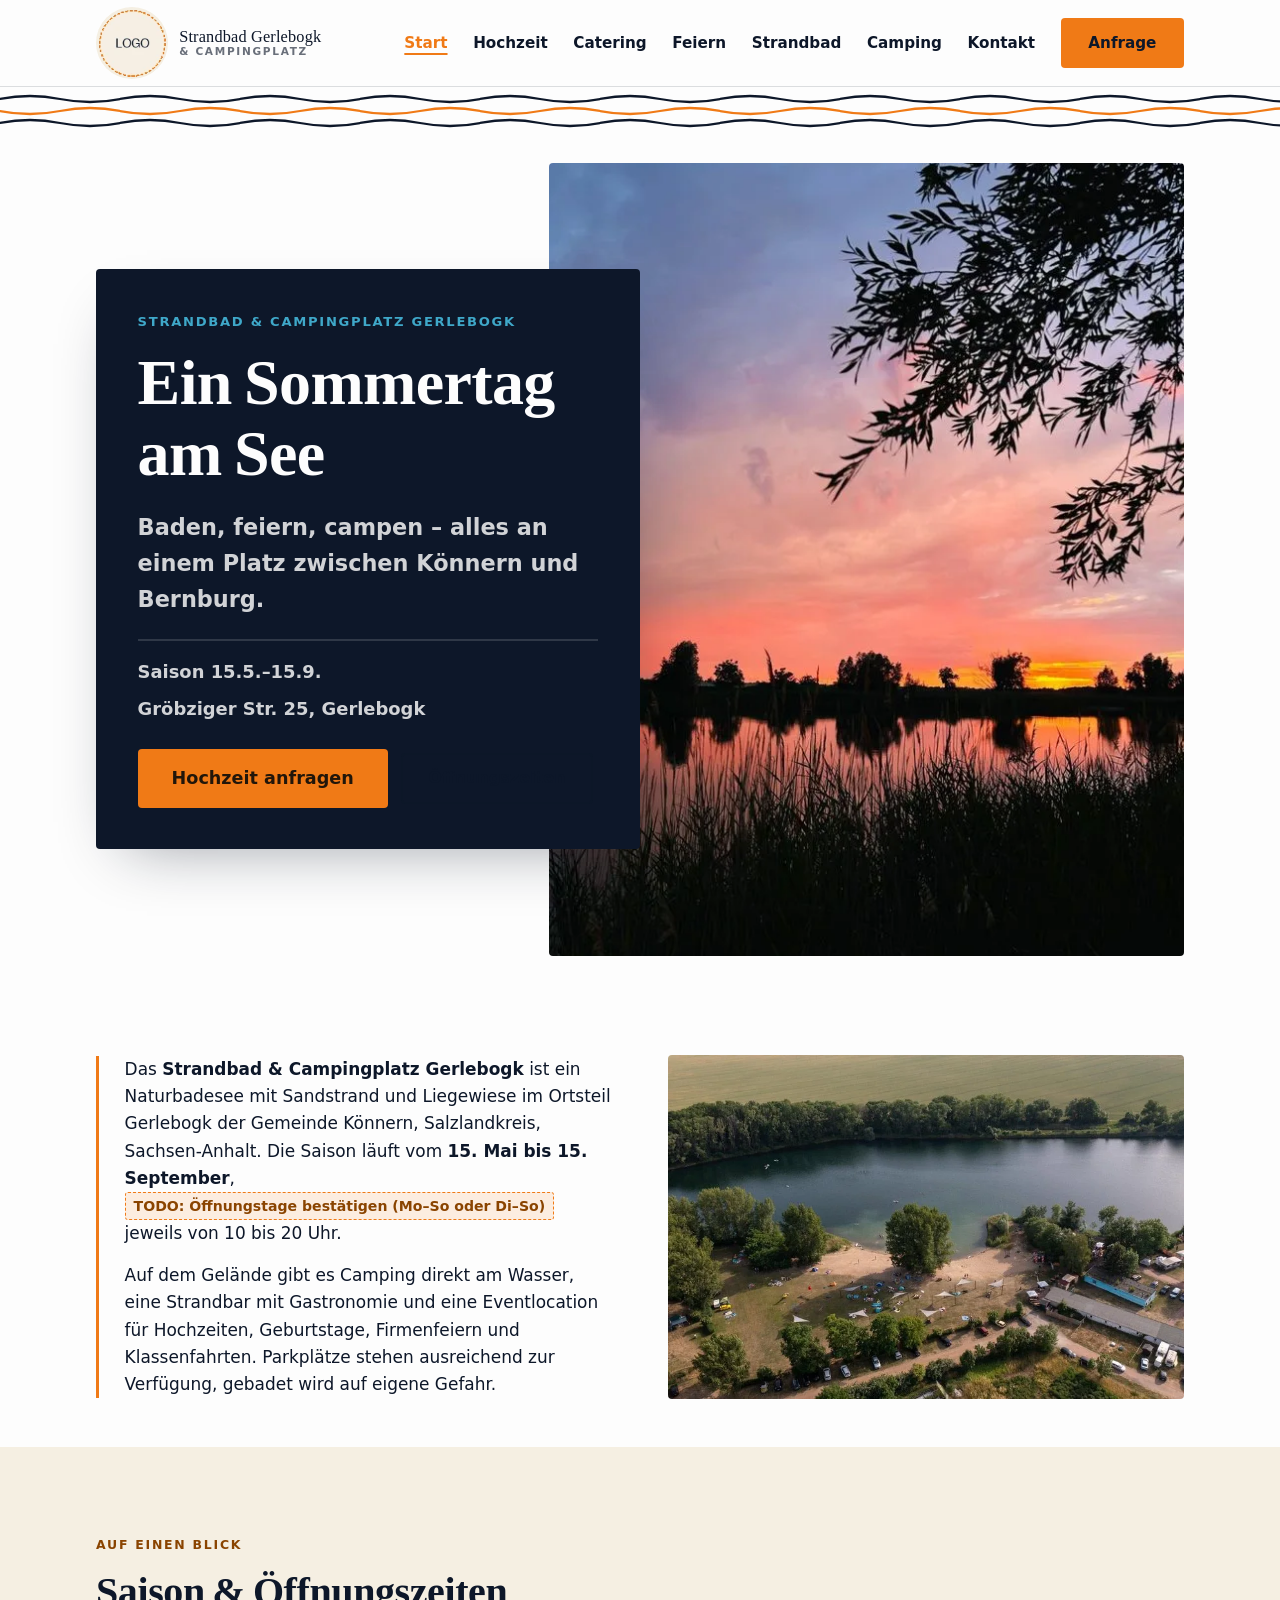
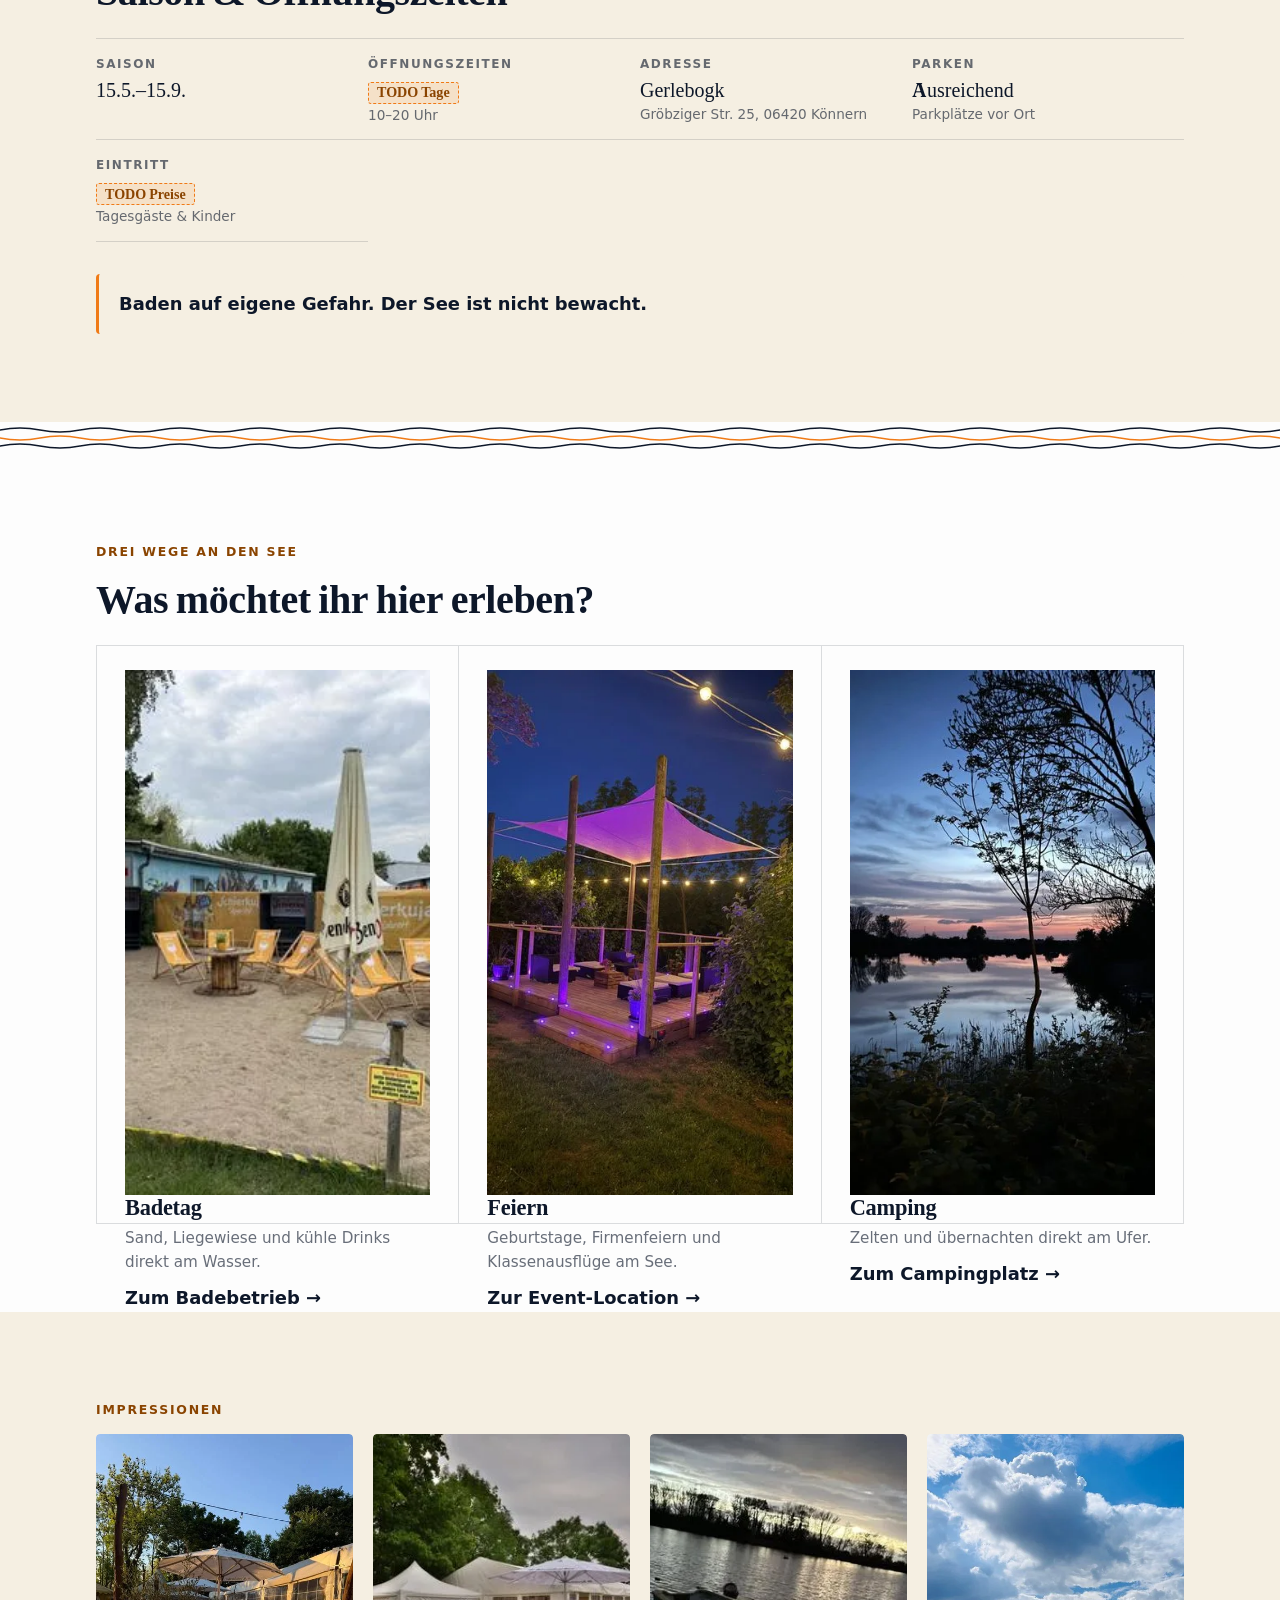
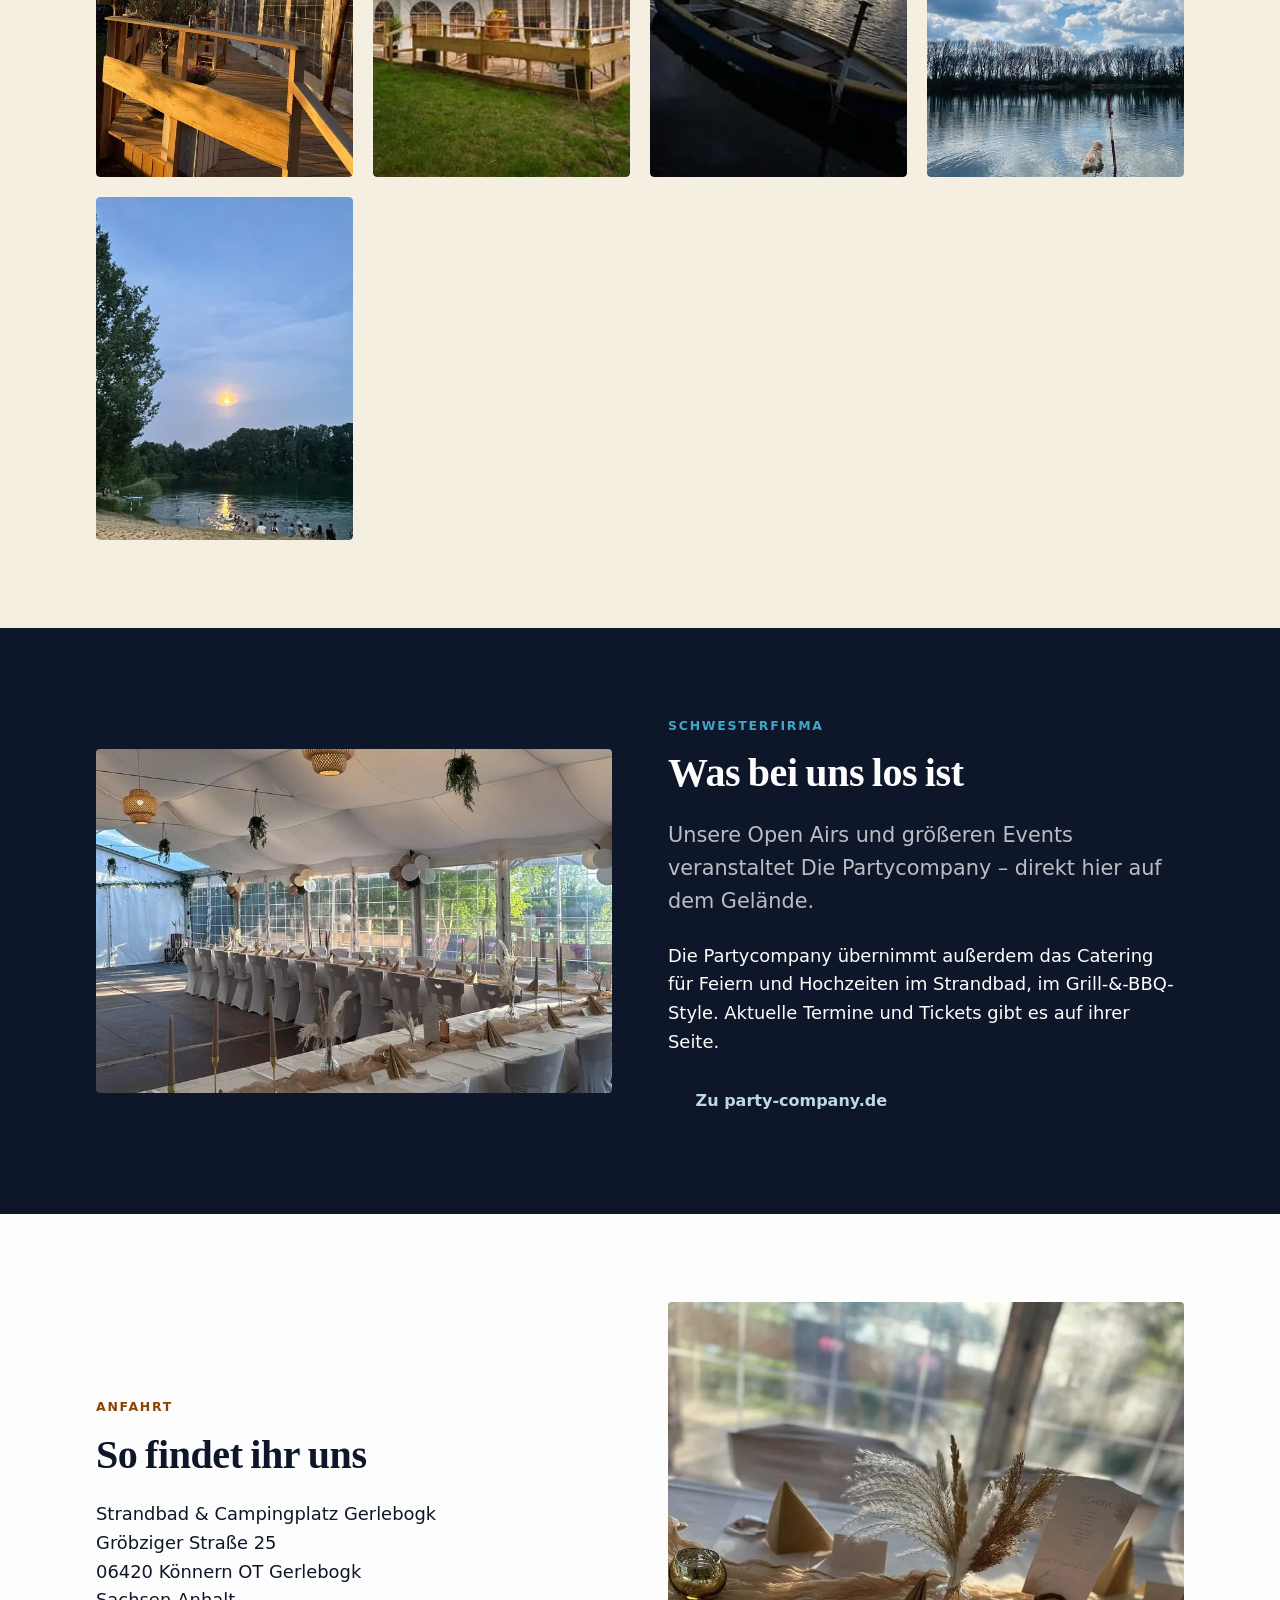
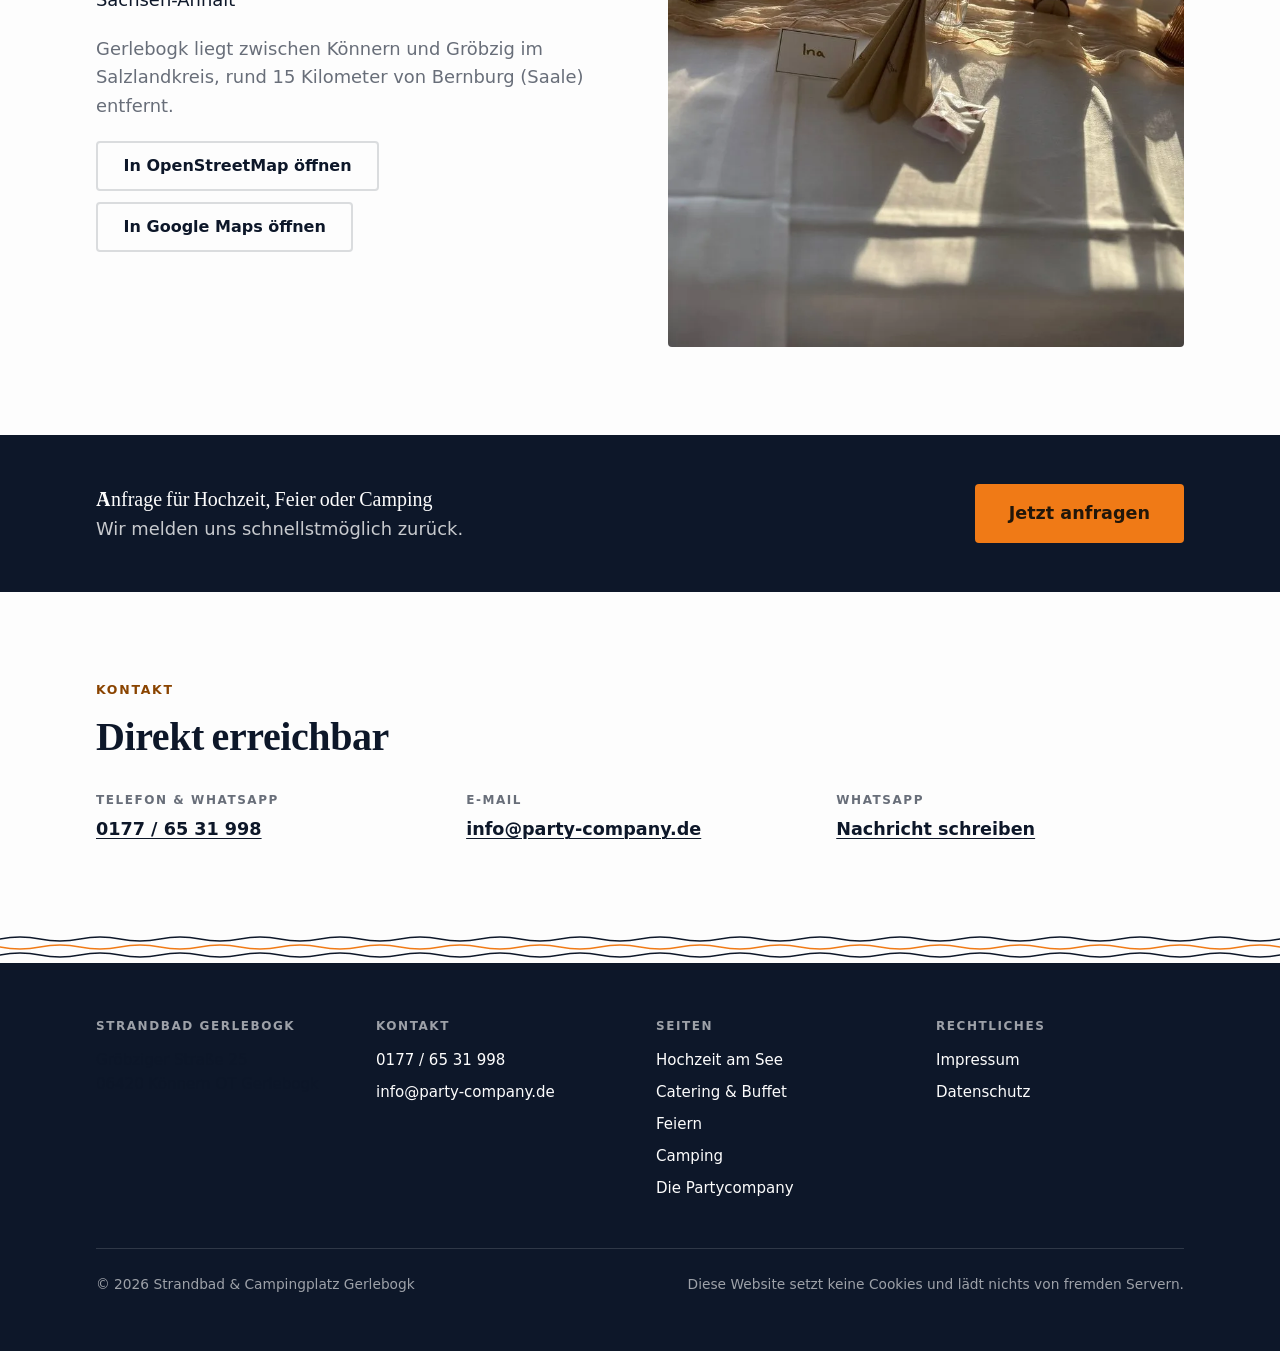
==== commit 1afc6155: "Display-Schrift auf Fraunces umgestellt Alfa Slab One gibt es nur in einem sehr fetten Schnitt – im " ====
--- a/index.html
+++ b/index.html
@@ -24,7 +24,7 @@
 <link rel="apple-touch-icon" href="/assets/img/favicon-180.png">
 <meta name="theme-color" content="#fdfdfd">
 
-<link rel="preload" href="/assets/fonts/alfa-slab-one-latin-400.woff2" as="font" type="font/woff2" crossorigin>
+<link rel="preload" href="/assets/fonts/fraunces-600.woff2" as="font" type="font/woff2" crossorigin>
 <link rel="preload" as="image" href="/assets/img/sonnenuntergang-see-1000.webp" type="image/webp"
       imagesrcset="/assets/img/sonnenuntergang-see-640.webp 640w, /assets/img/sonnenuntergang-see-1000.webp 1000w, /assets/img/sonnenuntergang-see-1536.webp 1536w"
       imagesizes="(max-width: 56rem) 100vw, 50vw" fetchpriority="high">
--- a/assets/css/main.css
+++ b/assets/css/main.css
@@ -5,14 +5,19 @@
    Imports, keine externen Requests.
    ========================================================================== */
 
-/* --- Schriften (selbst gehostet, identisch zur Partycompany) ------------ */
+/* --- Schriften (selbst gehostet) ------------------------------------------
+   Display-Schrift bewusst NICHT identisch zur Partycompany: Alfa Slab One
+   gibt es nur in einem (sehr fetten) Schnitt, das wirkte für die ruhigere
+   Strandbad-Seite zu laut. Fraunces steht für Tag/Hochzeit-Eleganz, so wie
+   Alfa Slab One bei der Partycompany für Nacht/Party-Energie steht — gleiche
+   Rolle, bewusst andere Persönlichkeit (Feedback aus dem Design-Review). */
 
 @font-face {
-  font-family: "Alfa Slab One";
+  font-family: "Fraunces";
   font-style: normal;
-  font-weight: 400;
+  font-weight: 600;
   font-display: swap;
-  src: url("../fonts/alfa-slab-one-latin-400.woff2") format("woff2");
+  src: url("../fonts/fraunces-600.woff2") format("woff2");
   unicode-range: U+0000-00FF, U+0131, U+0152-0153, U+02BB-02BC, U+02C6, U+02DA,
     U+02DC, U+2000-206F, U+2074, U+20AC, U+2122, U+2191, U+2193, U+2212, U+2215;
 }
@@ -35,7 +40,7 @@
   --nacht-leise: rgba(13, 23, 41, 0.62);
   --nacht-linie: rgba(13, 23, 41, 0.14);
 
-  --display: "Alfa Slab One", Georgia, "Times New Roman", serif;
+  --display: "Fraunces", Georgia, "Times New Roman", serif;
   --body: system-ui, -apple-system, BlinkMacSystemFont, "Segoe UI", Roboto,
     "Helvetica Neue", Arial, sans-serif;
 
@@ -76,10 +81,10 @@
 
 h1, h2, h3, h4 {
   font-family: var(--display);
-  font-weight: 400;
-  line-height: 1.06;
+  font-weight: 600;
+  line-height: 1.12;
   margin: 0 0 0.6em;
-  letter-spacing: 0.005em;
+  letter-spacing: -0.01em;
   /* Deutsche Komposita wie "Campingplatz" oder "Öffnungszeiten" passen bei
      320px in keine Zeile. hyphens nutzt das lang="de" des Dokuments. */
   hyphens: auto;
@@ -614,6 +619,62 @@
   margin-bottom: 0.3rem;
 }
 .kontaktliste dd { margin: 0; font-size: 1.1rem; font-weight: 600; }
+
+/* --- Anfrageformular ------------------------------------------------------- */
+
+.formular { max-width: 44rem; }
+
+.formular__grid {
+  display: grid;
+  grid-template-columns: repeat(auto-fit, minmax(min(100%, 14rem), 1fr));
+  gap: 1.25rem;
+  margin-bottom: 1.25rem;
+}
+
+.feld { display: flex; flex-direction: column; gap: 0.4rem; }
+.feld--breit { margin-bottom: 1.25rem; }
+
+.feld label {
+  font-size: 0.85rem;
+  font-weight: 600;
+  color: var(--nacht-leise);
+}
+
+.feld input,
+.feld select,
+.feld textarea {
+  font: inherit;
+  font-size: 1rem;
+  color: var(--nacht);
+  background: var(--weiss);
+  border: 2px solid var(--nacht-linie);
+  border-radius: var(--radius);
+  padding: 0.7rem 0.85rem;
+  width: 100%;
+}
+.section--sand .feld input,
+.section--sand .feld select,
+.section--sand .feld textarea { background: var(--weiss); }
+
+.feld input:focus-visible,
+.feld select:focus-visible,
+.feld textarea:focus-visible { outline: 3px solid var(--orange); outline-offset: 1px; }
+
+.feld textarea { resize: vertical; min-height: 8rem; }
+
+/* Honeypot gegen Spam-Bots: fürs Auge und für Screenreader unsichtbar,
+   Formularfeld bleibt im DOM, damit simple Bots es trotzdem ausfüllen. */
+.feld--hp { position: absolute; width: 1px; height: 1px; padding: 0; margin: -1px; overflow: hidden; clip-path: inset(50%); white-space: nowrap; }
+
+.feld__checkbox {
+  display: flex;
+  align-items: flex-start;
+  gap: 0.6rem;
+  font-size: 0.92rem;
+  color: var(--nacht-leise);
+  max-width: 48ch;
+}
+.feld__checkbox input { margin-top: 0.2rem; width: 1.1rem; height: 1.1rem; flex: 0 0 auto; }
 
 /* --- Rechtstexte --------------------------------------------------------- */
 
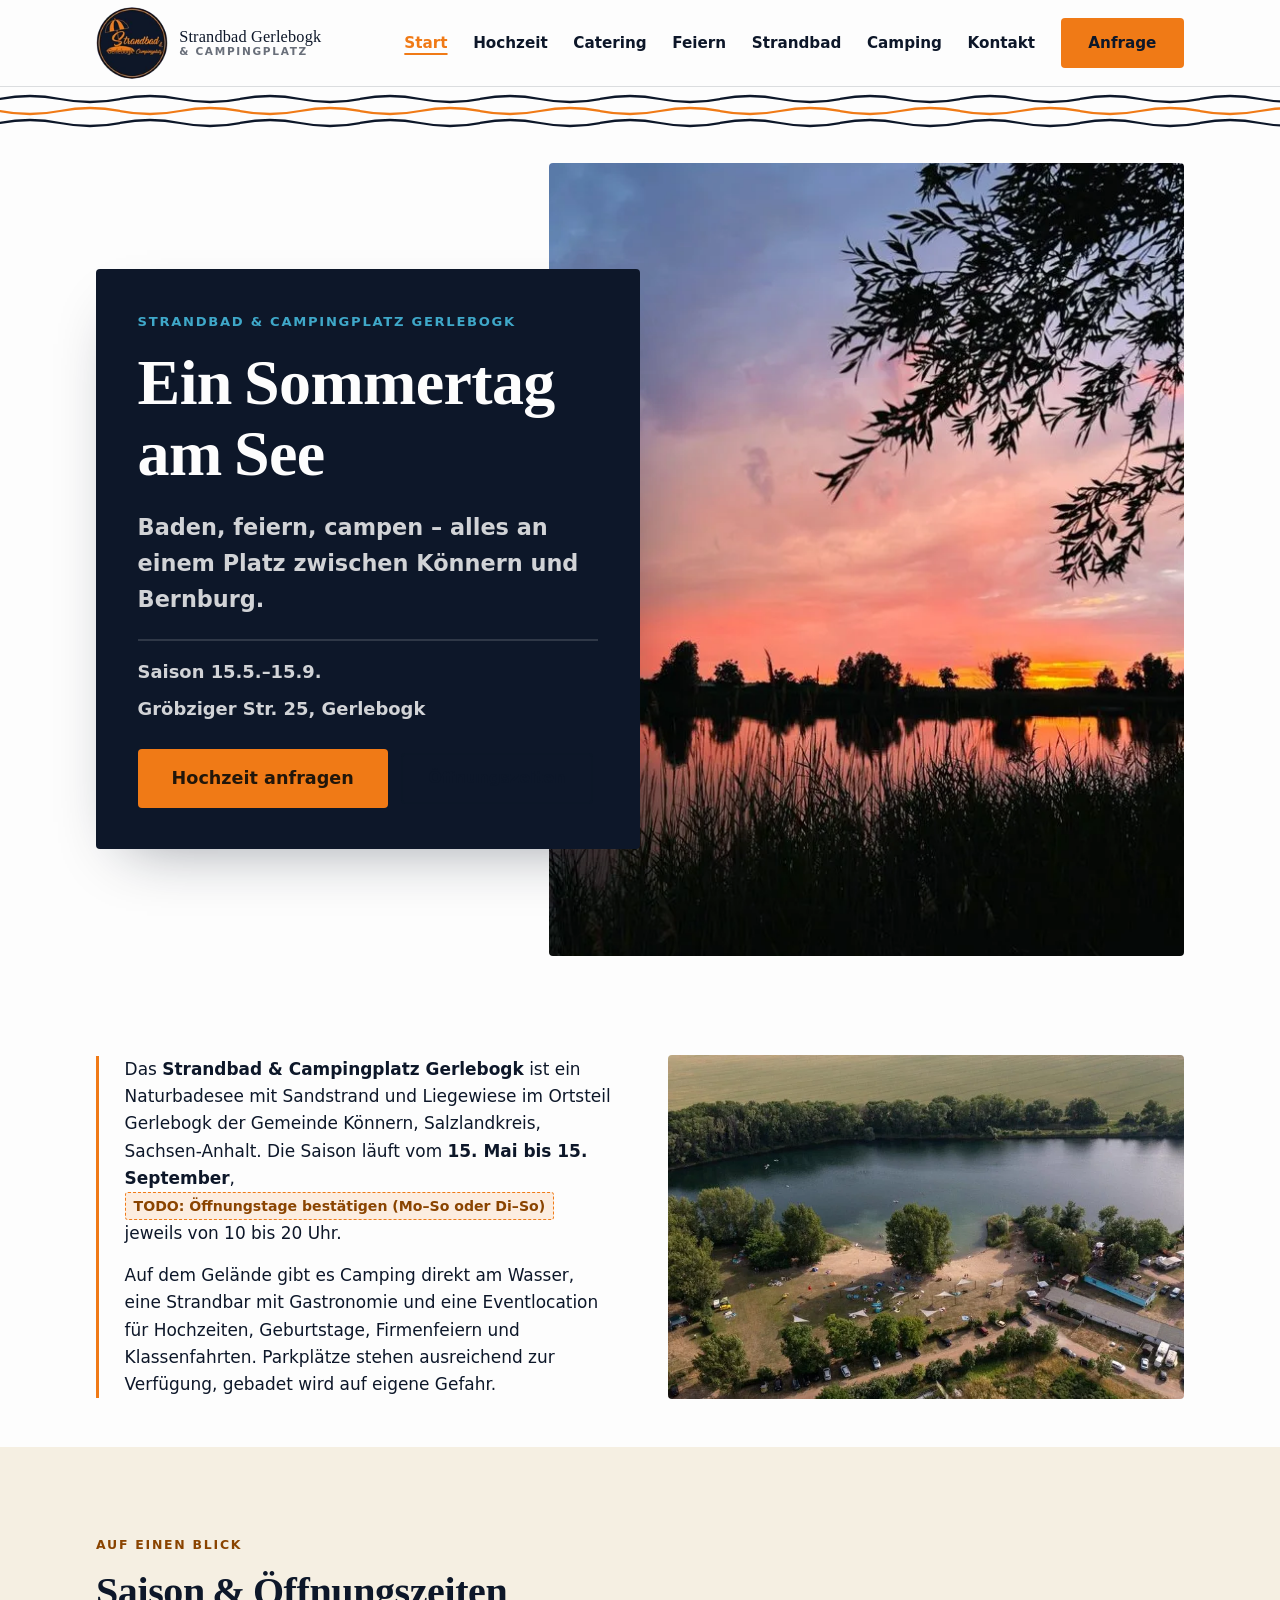
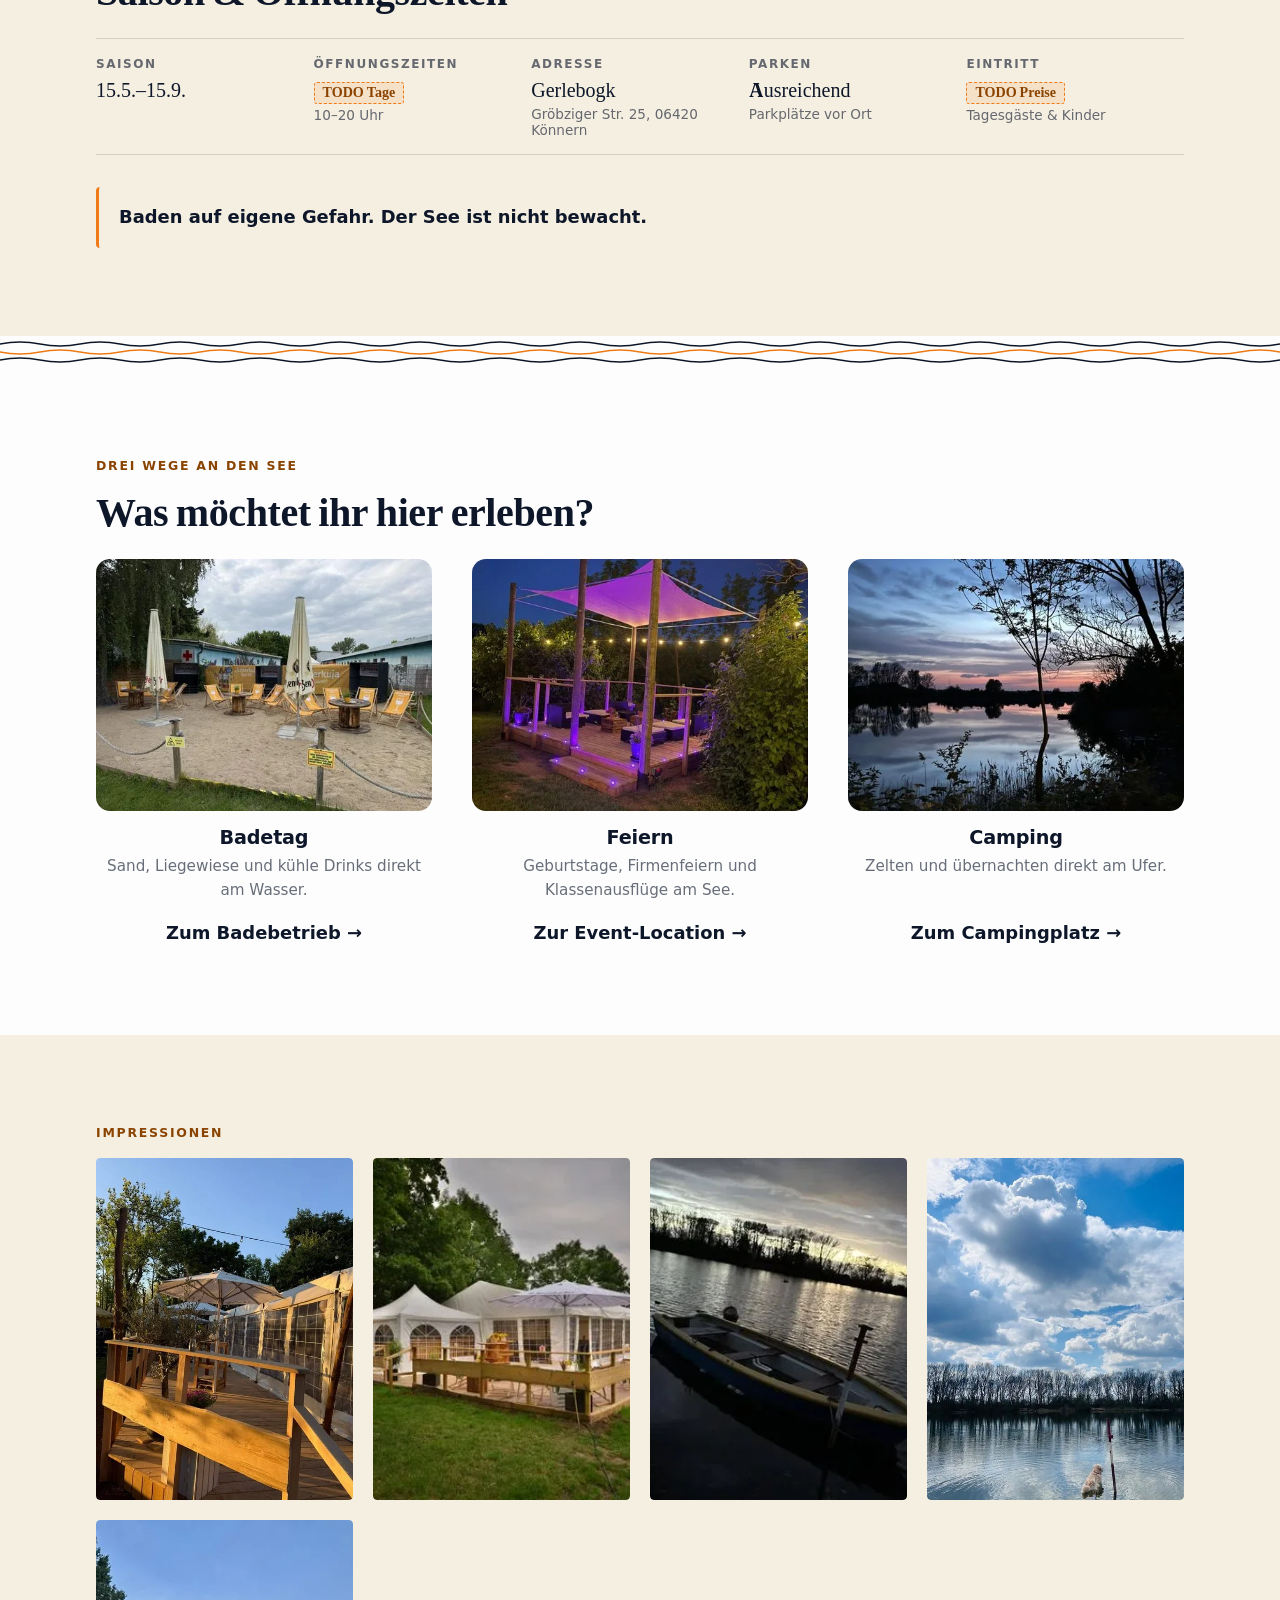
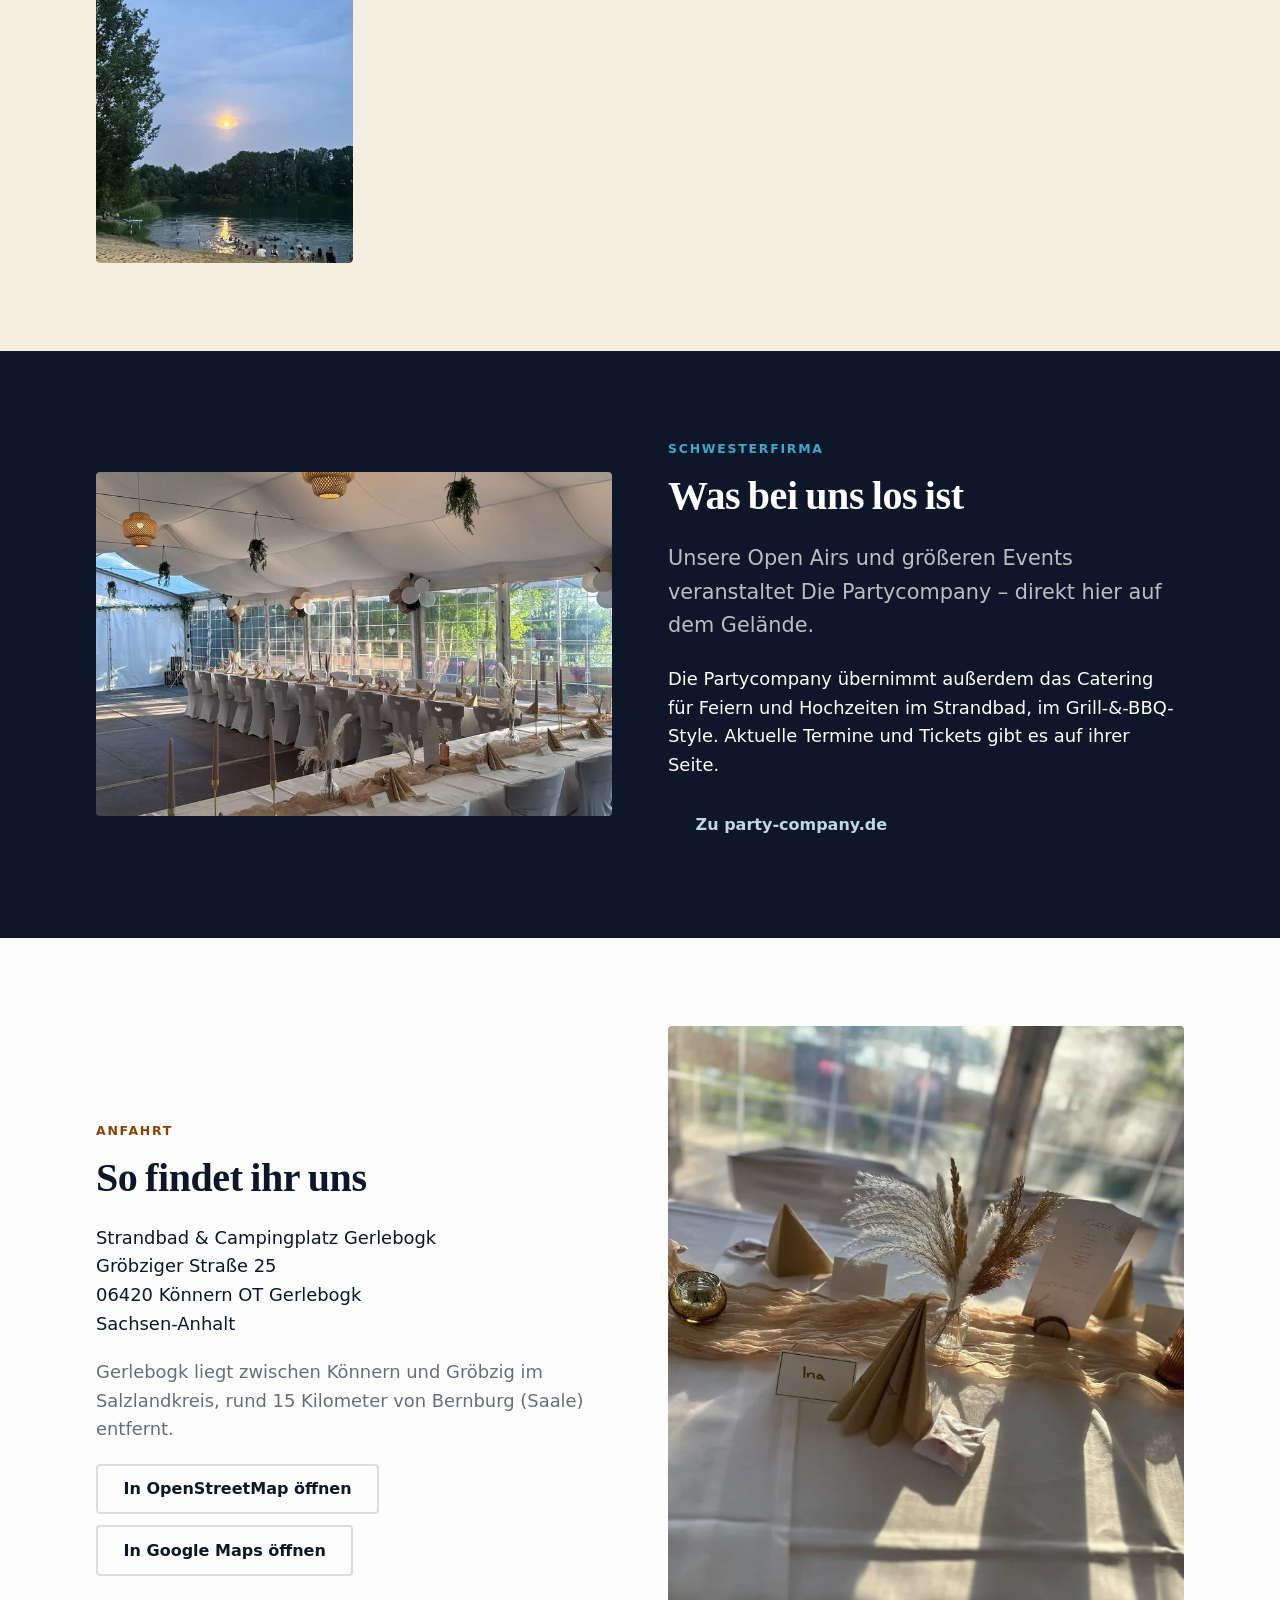
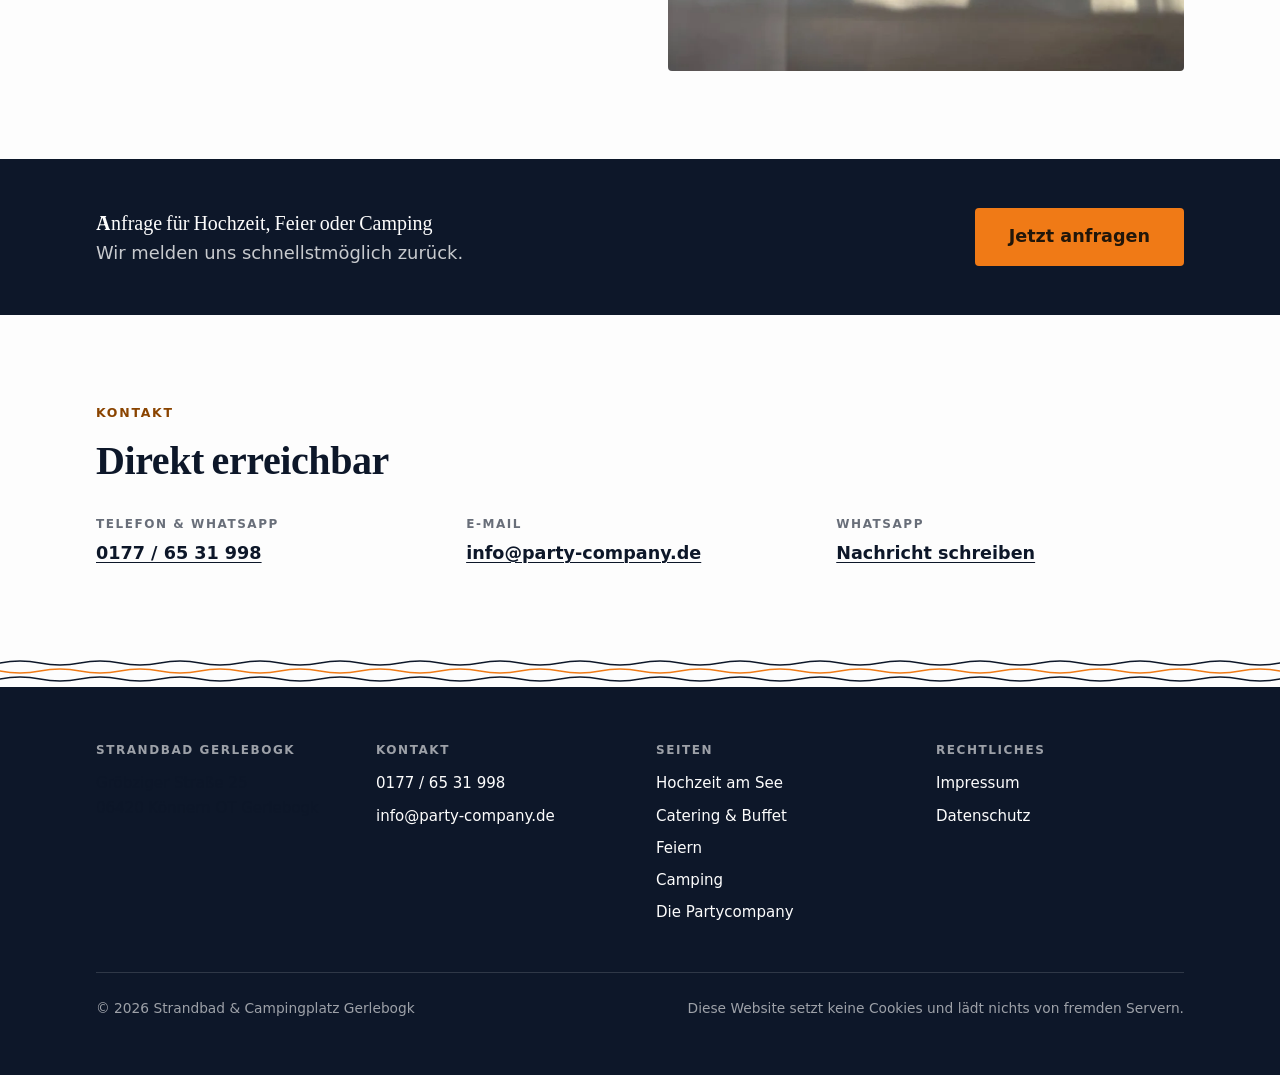
==== commit 0ff990d1: "Logo, Catering-Umbau, Kontakt-Icons und Deploy-Fixes - Echtes Logo (Sonnenschirm, umgefärbt auf Webs" ====
--- a/index.html
+++ b/index.html
@@ -108,7 +108,7 @@
       <picture>
         <source type="image/webp" srcset="/assets/img/logo-96.webp 1x, /assets/img/logo-192.webp 2x, /assets/img/logo-384.webp 4x">
         <img src="/assets/img/logo-96.png" srcset="/assets/img/logo-192.png 2x, /assets/img/logo-384.png 4x" width="72" height="72"
-             alt="Platzhalter-Logo Strandbad Gerlebogk – finales Logo folgt">
+             alt="Logo Strandbad & Campingplatz Gerlebogk: Sonnenschirm über dem Schriftzug">
       </picture>
       <span class="marke__name">Strandbad Gerlebogk
         <span class="marke__zusatz">& Campingplatz</span>
--- a/assets/css/main.css
+++ b/assets/css/main.css
@@ -398,7 +398,7 @@
 .eckdaten {
   margin: 0;
   display: grid;
-  grid-template-columns: repeat(auto-fit, minmax(min(100%, 14rem), 1fr));
+  grid-template-columns: repeat(auto-fit, minmax(min(100%, 12rem), 1fr));
   gap: 0;
   border-top: 1px solid var(--nacht-linie);
 }
@@ -477,27 +477,30 @@
 .wegweiser {
   display: grid;
   grid-template-columns: repeat(3, 1fr);
-  border-top: 1px solid var(--nacht-linie);
-  border-left: 1px solid var(--nacht-linie);
+  gap: clamp(1.5rem, 4vw, 2.5rem);
 }
 .wegweiser__eintrag {
-  border-right: 1px solid var(--nacht-linie);
-  border-bottom: 1px solid var(--nacht-linie);
-  padding: 1.5rem clamp(1rem, 3vw, 1.75rem) 1.75rem;
   text-decoration: none;
   color: inherit;
-  display: block;
+  display: flex;
+  flex-direction: column;
+  text-align: center;
 }
 .wegweiser__bild {
   aspect-ratio: 4 / 3;
   overflow: hidden;
-  border-radius: var(--radius);
+  border-radius: 14px;
   margin-bottom: 1rem;
 }
 .wegweiser__bild img { width: 100%; height: 100%; object-fit: cover; }
-.wegweiser__eintrag h3 { margin-bottom: 0.35rem; }
+.wegweiser__eintrag h3 {
+  font-family: var(--body);
+  font-weight: 700;
+  font-size: 1.2rem;
+  margin-bottom: 0.35rem;
+}
 .wegweiser__eintrag p { color: var(--nacht-leise); font-size: 0.95rem; margin-bottom: 0.6rem; }
-.wegweiser__pfeil { font-weight: 600; color: var(--nacht); }
+.wegweiser__pfeil { font-weight: 600; color: var(--nacht); margin-top: auto; padding-top: 0.4rem; }
 .wegweiser__eintrag:hover .wegweiser__pfeil { color: var(--orange); }
 .wegweiser__eintrag:hover h3 { color: var(--orange); }
 
@@ -543,6 +546,84 @@
   border-radius: var(--radius);
 }
 .bildstrecke > div { aspect-ratio: 3 / 4; overflow: hidden; border-radius: var(--radius); }
+
+/* --- Sprungmarken (Catering-Seite) ------------------------------------------
+   Funktionale Icon-Buttons, keine Deko-Icon-Kacheln: springen per Anker zum
+   jeweiligen Abschnitt. Icon nutzt currentColor. */
+
+.sprungmarken {
+  display: flex;
+  flex-wrap: wrap;
+  gap: 0.6rem;
+  list-style: none;
+  margin: 0;
+  padding: 0;
+}
+.sprungmarke {
+  display: inline-flex;
+  align-items: center;
+  gap: 0.5rem;
+  padding: 0.55rem 1rem;
+  border: 2px solid var(--nacht-linie);
+  border-radius: 999px;
+  text-decoration: none;
+  color: var(--nacht);
+  font-weight: 600;
+  font-size: 0.92rem;
+}
+.sprungmarke svg { width: 1.2em; height: 1.2em; flex: 0 0 auto; }
+.sprungmarke:hover { border-color: var(--orange); color: var(--orange); }
+
+/* --- Katalog: gestaffelte Bild-Collage + Kategorie-Karte -------------------
+   Aufbau übernommen von mymycatering.com (versetzte Fotos, Karte pro
+   Kategorie), Optik komplett eigen: eckig, kein Schlagschatten, unsere
+   Palette. Preise/Mindestpersonenzahl bewusst als TODO, nicht erfunden. */
+
+.katalog { display: grid; gap: clamp(3rem, 7vw, 4.5rem); }
+
+.katalog__karte {
+  display: grid;
+  grid-template-columns: minmax(0, 1fr) minmax(0, 1fr);
+  gap: clamp(1.75rem, 5vw, 3.5rem);
+  align-items: center;
+}
+.katalog__karte:nth-child(even) .collage { order: -1; }
+
+.collage {
+  position: relative;
+  padding-right: 18%;
+  padding-bottom: 14%;
+}
+.collage__haupt { position: relative; z-index: 1; }
+.collage__haupt img { width: 100%; aspect-ratio: 4 / 5; object-fit: cover; }
+.collage__neben {
+  position: absolute;
+  right: 0;
+  bottom: 0;
+  width: 44%;
+  z-index: 2;
+  border: 6px solid var(--weiss);
+  background: var(--weiss);
+}
+.collage__neben img { width: 100%; aspect-ratio: 1 / 1; object-fit: cover; }
+
+.katalog__preis {
+  margin-top: 1.2rem;
+  padding-top: 1.1rem;
+  border-top: 1px solid var(--nacht-linie);
+  display: flex;
+  flex-wrap: wrap;
+  align-items: baseline;
+  gap: 0.4rem 0.8rem;
+  font-weight: 600;
+}
+.katalog__preis .todo { font-weight: 600; }
+
+@media (max-width: 56rem) {
+  .katalog__karte { grid-template-columns: 1fr; }
+  .katalog__karte:nth-child(even) .collage { order: 0; }
+  .collage { padding-right: 16%; padding-bottom: 12%; }
+}
 
 /* --- Karten (Kacheln) ----------------------------------------------------- */
 
@@ -619,6 +700,19 @@
   margin-bottom: 0.3rem;
 }
 .kontaktliste dd { margin: 0; font-size: 1.1rem; font-weight: 600; }
+
+/* Icon + Text, in Kontaktlisten und ähnlichen Stellen. Icon nutzt currentColor,
+   färbt sich dadurch automatisch mit dem Link (Hover etc.) statt separat
+   gepflegt werden zu müssen. Rein dekorativ (aria-hidden) – die Bedeutung
+   steckt im Text, nicht im Icon. */
+.mit-icon { display: inline-flex; align-items: center; gap: 0.5rem; }
+.mit-icon svg { flex: 0 0 auto; width: 1.15em; height: 1.15em; }
+dd.mit-icon { color: var(--nacht); font-weight: 600; }
+
+/* Variante: Icon zentriert über dem Text statt daneben (Kontaktseite) */
+.kontaktliste--icons { text-align: center; }
+.kontaktliste--icons .mit-icon { flex-direction: column; gap: 0.6rem; }
+.kontaktliste--icons .mit-icon svg { width: 28px; height: 28px; color: var(--orange); }
 
 /* --- Anfrageformular ------------------------------------------------------- */
 
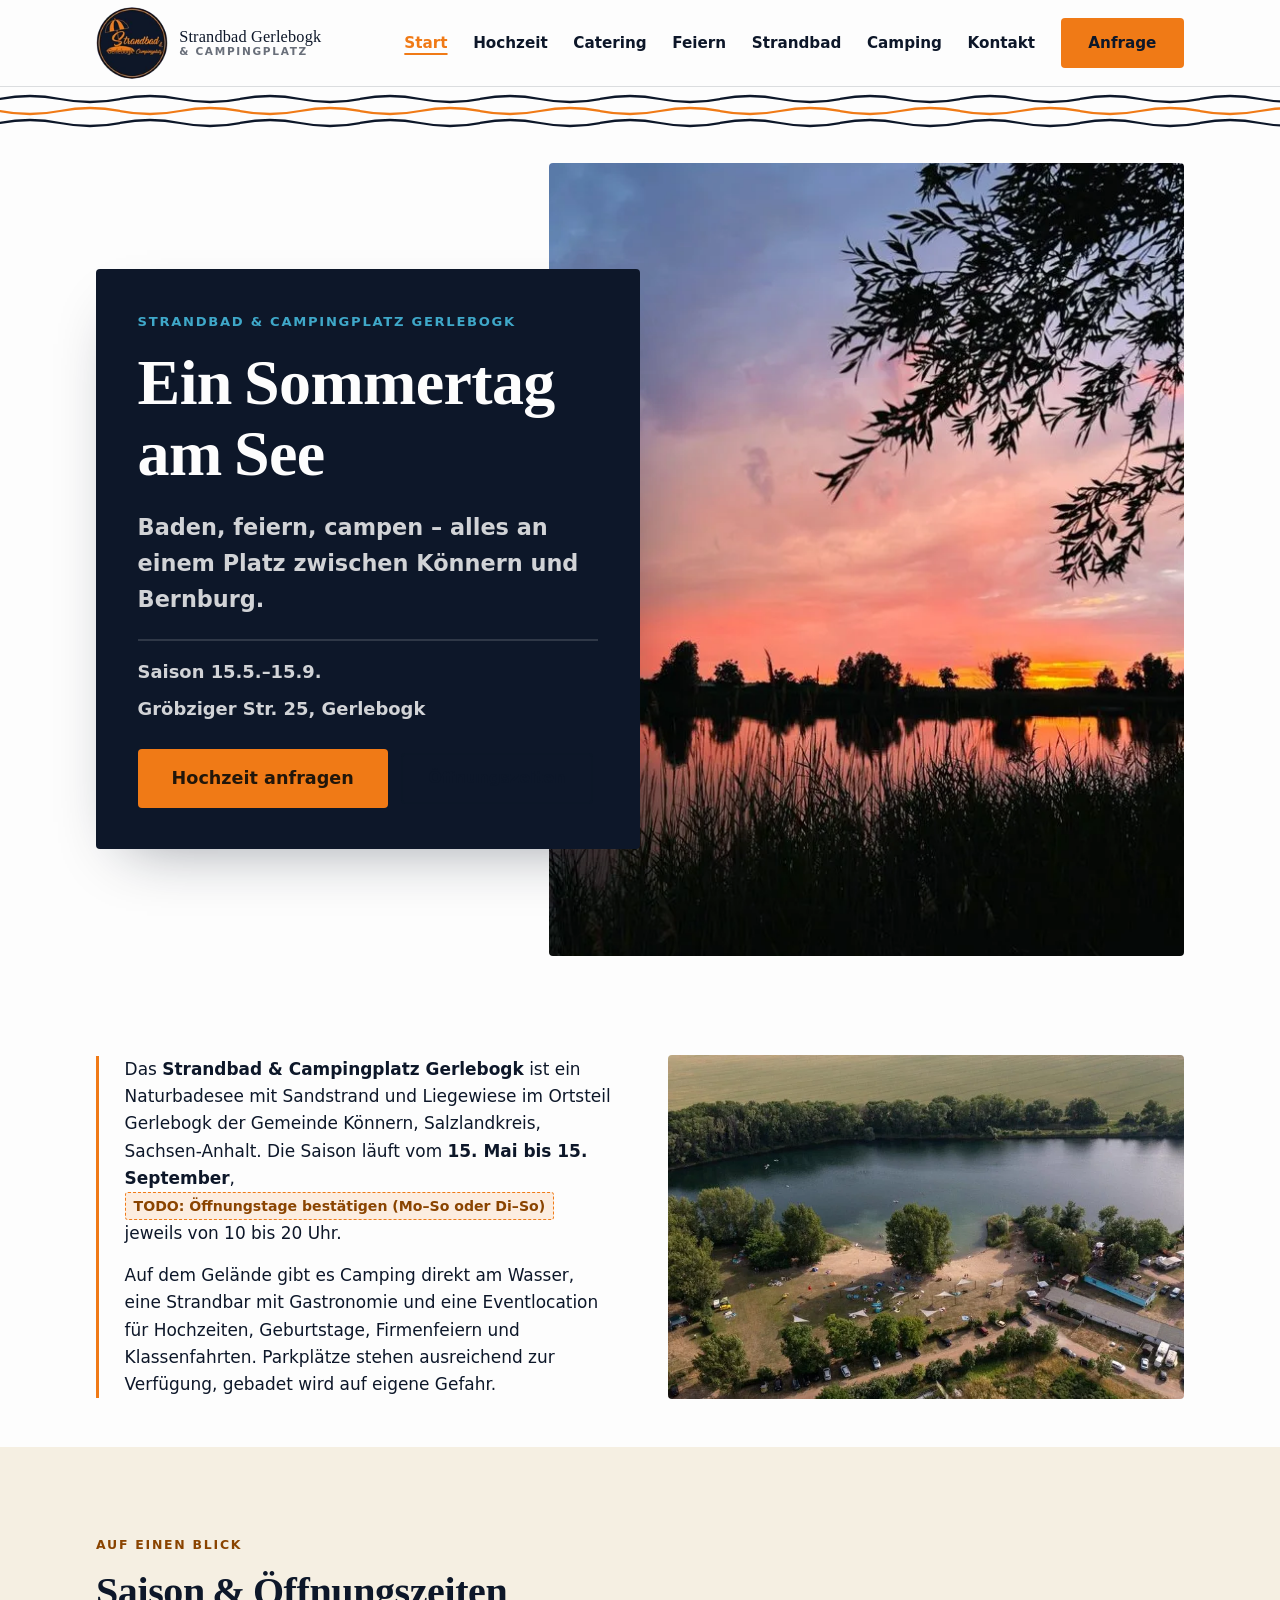
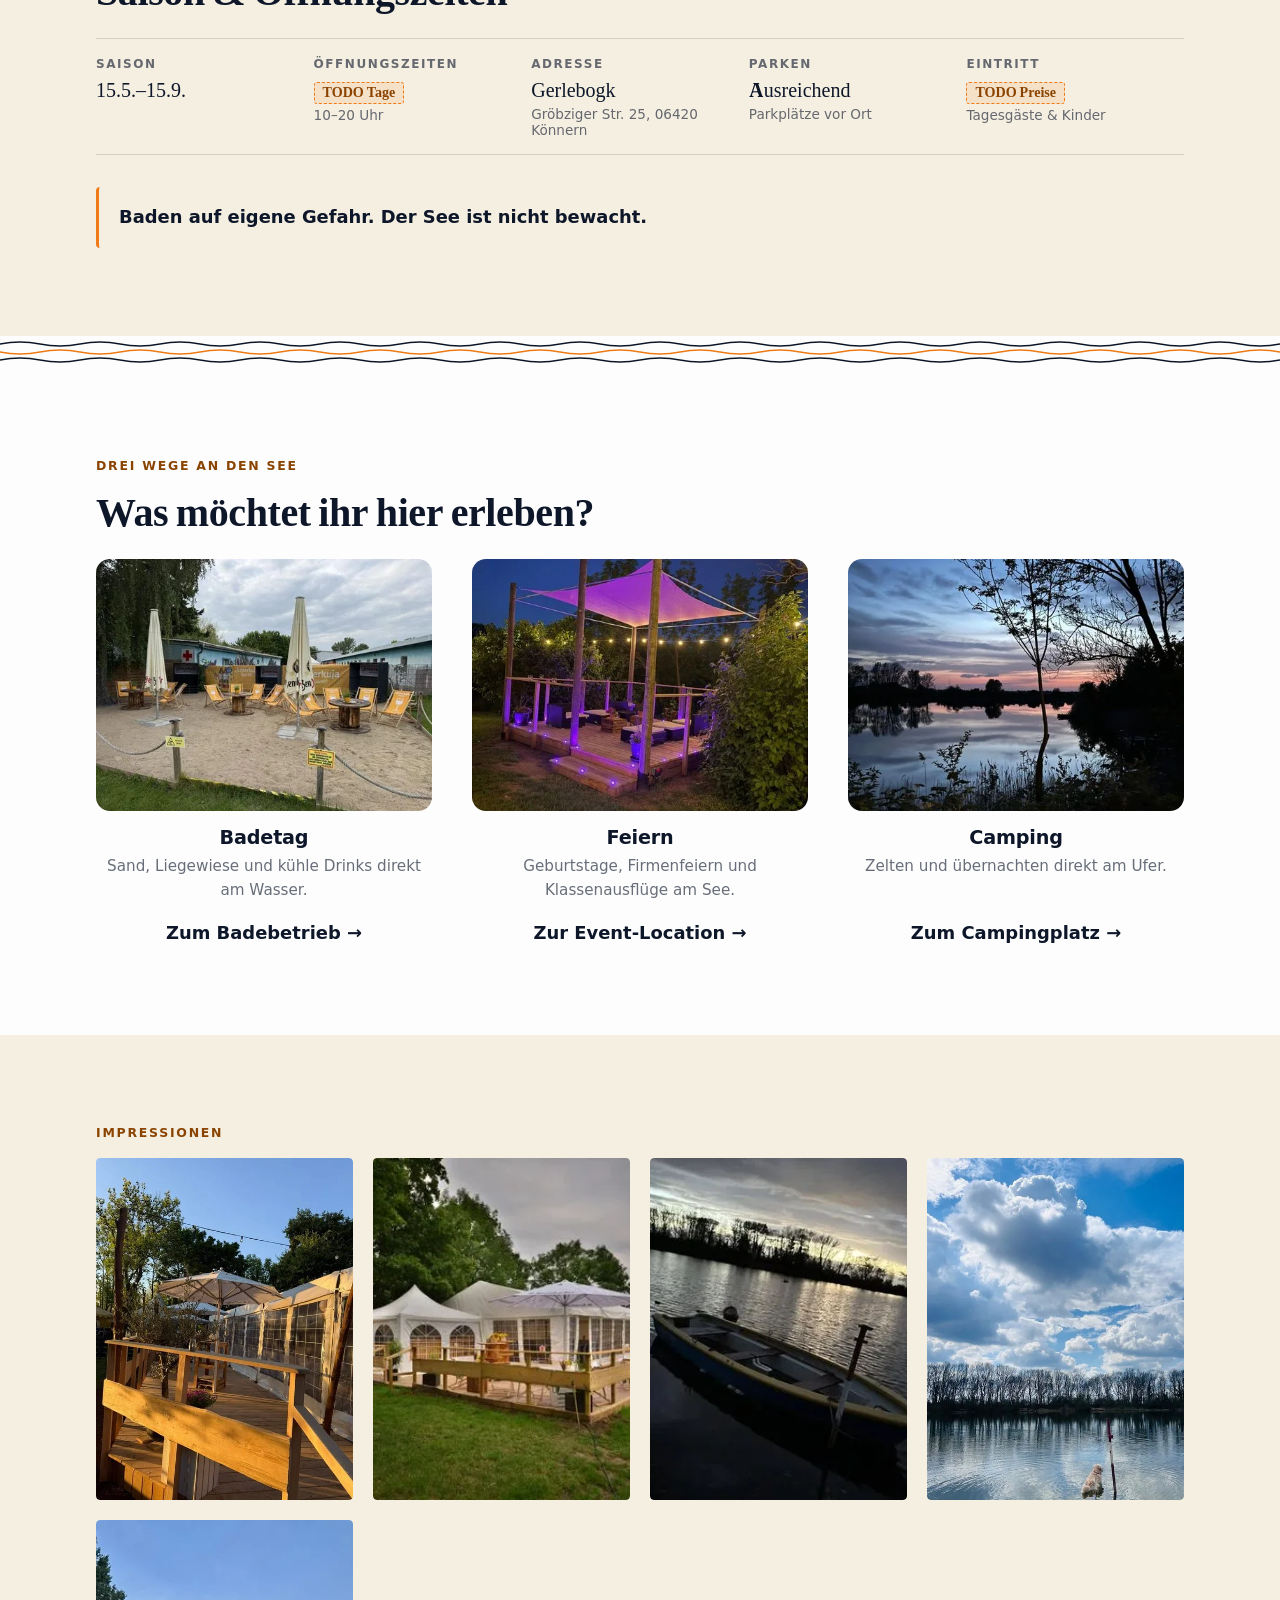
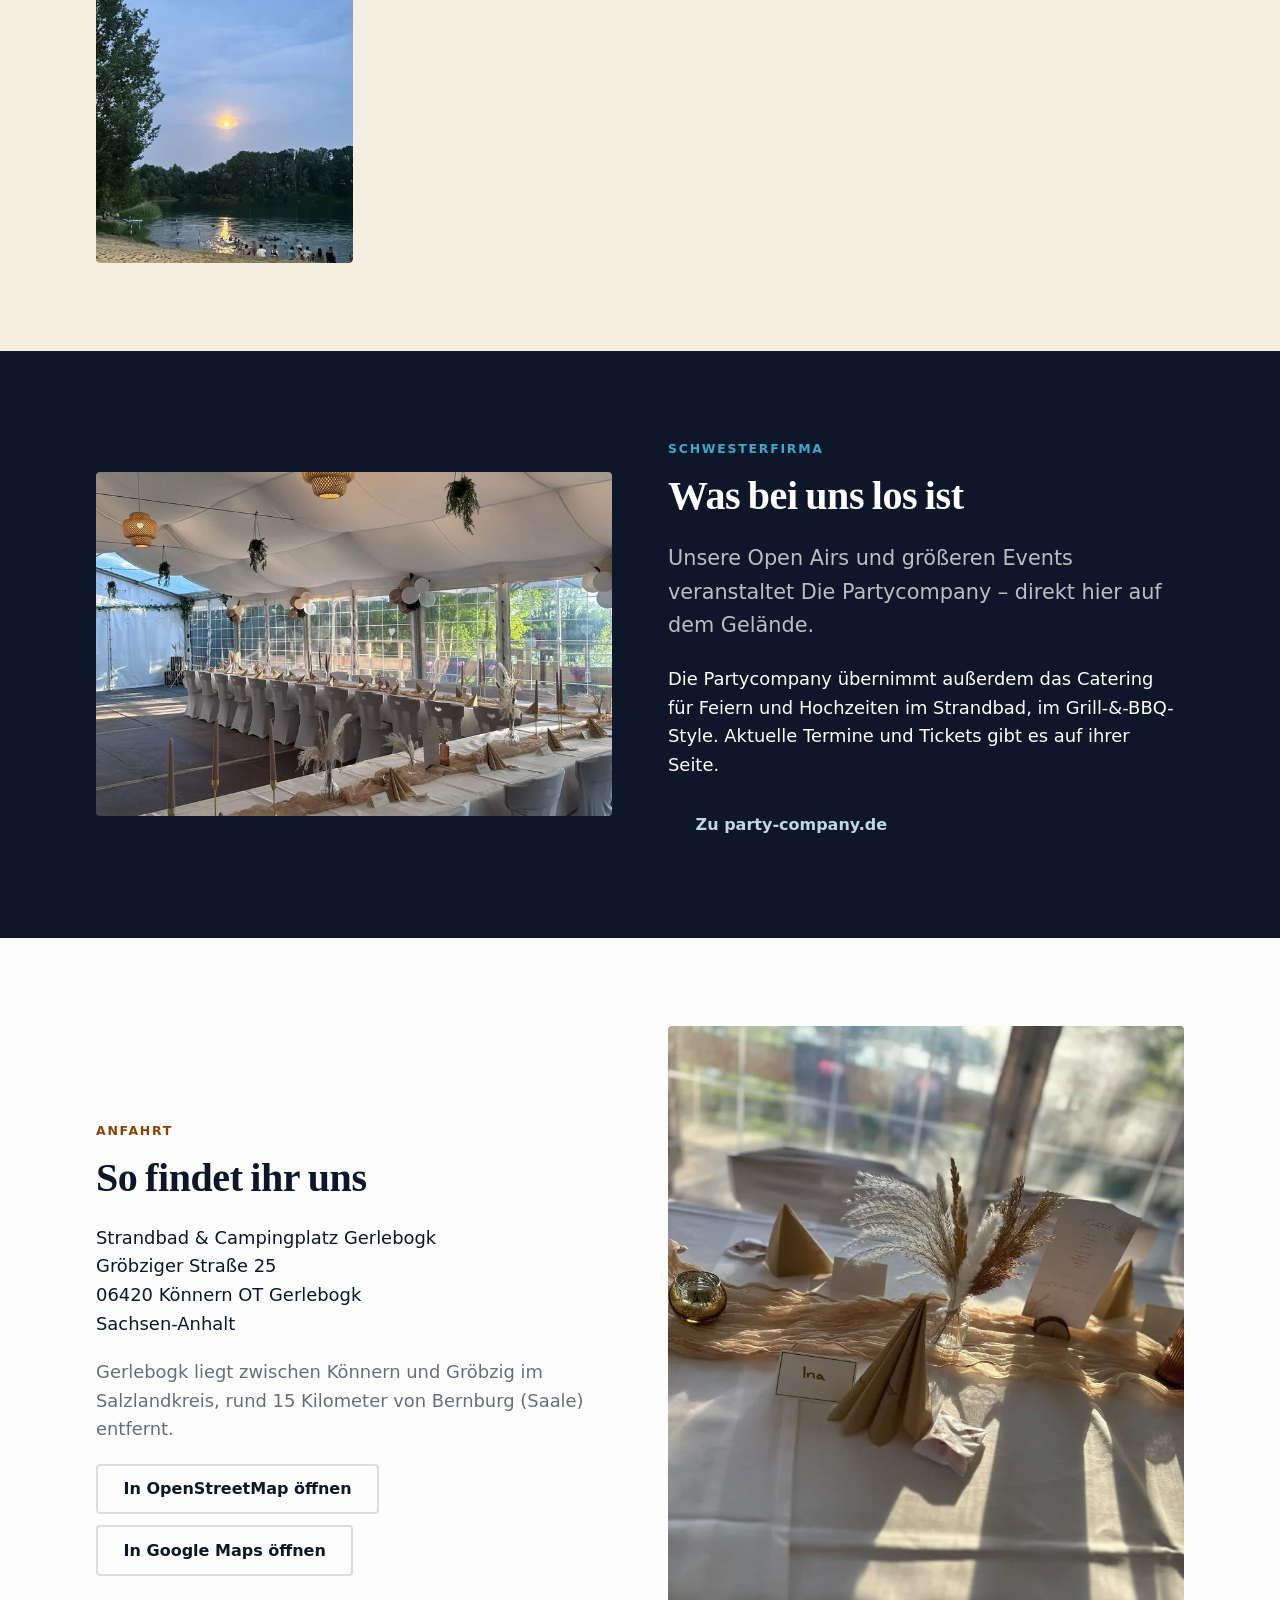
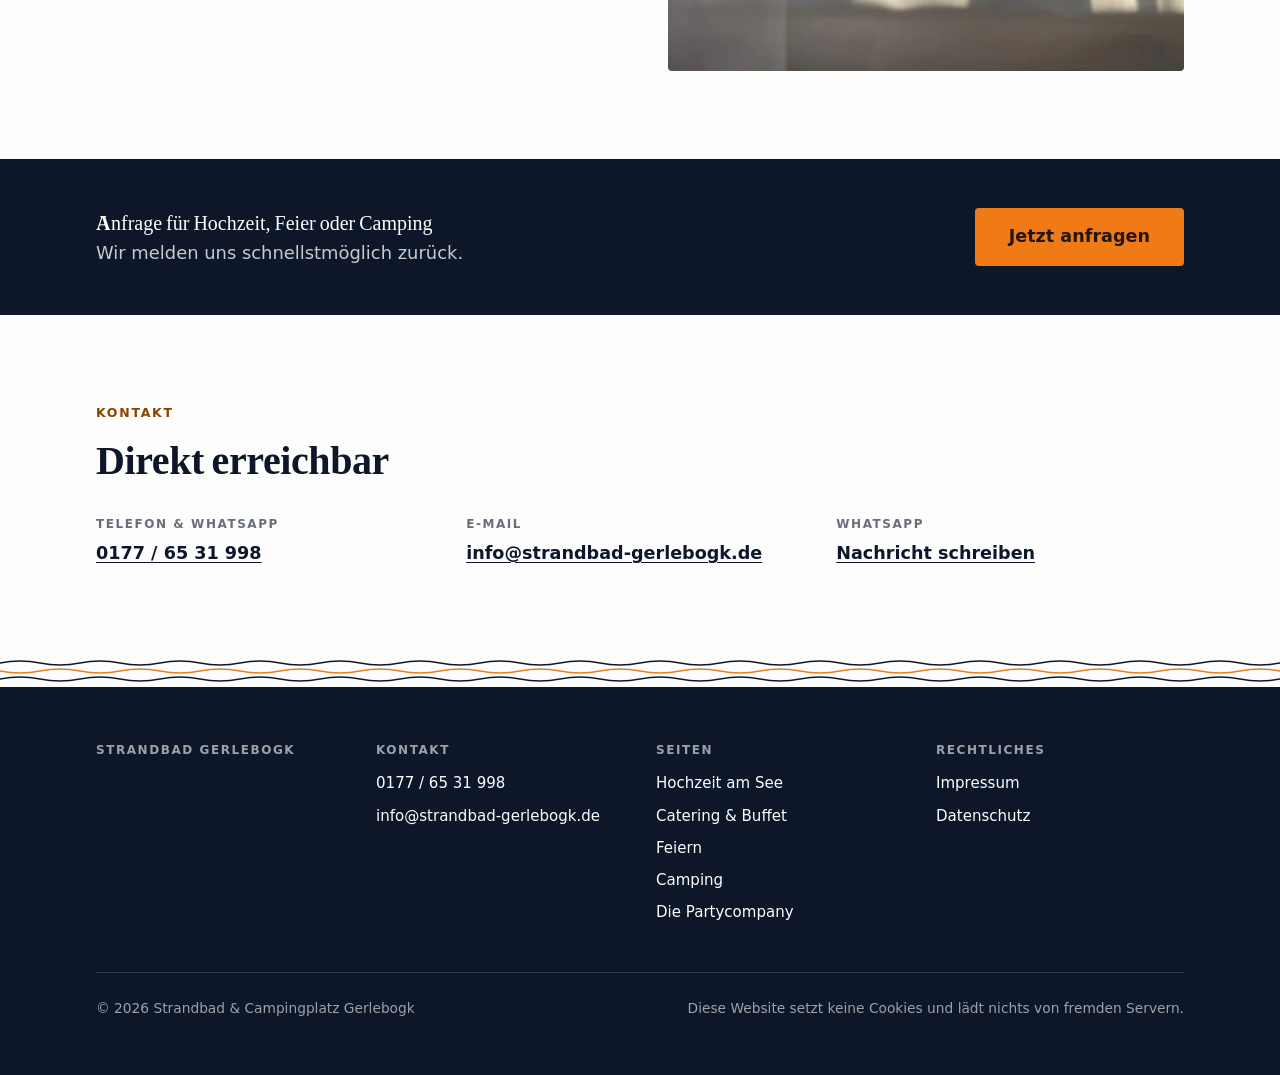
==== commit bad8a564: "Kontakt-E-Mail auf info@strandbad-gerlebogk.de umgestellt Ersetzt info@party-company.de überall (Foo" ====
--- a/index.html
+++ b/index.html
@@ -41,7 +41,7 @@
       "description": "Naturbadesee mit Sandstrand und Liegewiese, Campingplatz, Gastronomie und Eventlocation in Gerlebogk, Gemeinde Könnern.",
       "url": "https://strandbad-gerlebogk.de/",
       "telephone": "+49-177-6531998",
-      "email": "info@party-company.de",
+      "email": "info@strandbad-gerlebogk.de",
       "address": {
         "@type": "PostalAddress",
         "streetAddress": "Gröbziger Straße 25",
@@ -375,7 +375,7 @@
         </div>
         <div>
           <dt>E-Mail</dt>
-          <dd><a href="mailto:info@party-company.de">info@party-company.de</a></dd>
+          <dd><a href="mailto:info@strandbad-gerlebogk.de">info@strandbad-gerlebogk.de</a></dd>
         </div>
         <div>
           <dt>WhatsApp</dt>
@@ -403,7 +403,7 @@
         <h2>Kontakt</h2>
         <ul>
           <li><a href="tel:+491776531998">0177 / 65 31 998</a></li>
-          <li><a href="mailto:info@party-company.de">info@party-company.de</a></li>
+          <li><a href="mailto:info@strandbad-gerlebogk.de">info@strandbad-gerlebogk.de</a></li>
         </ul>
       </div>
       <div>
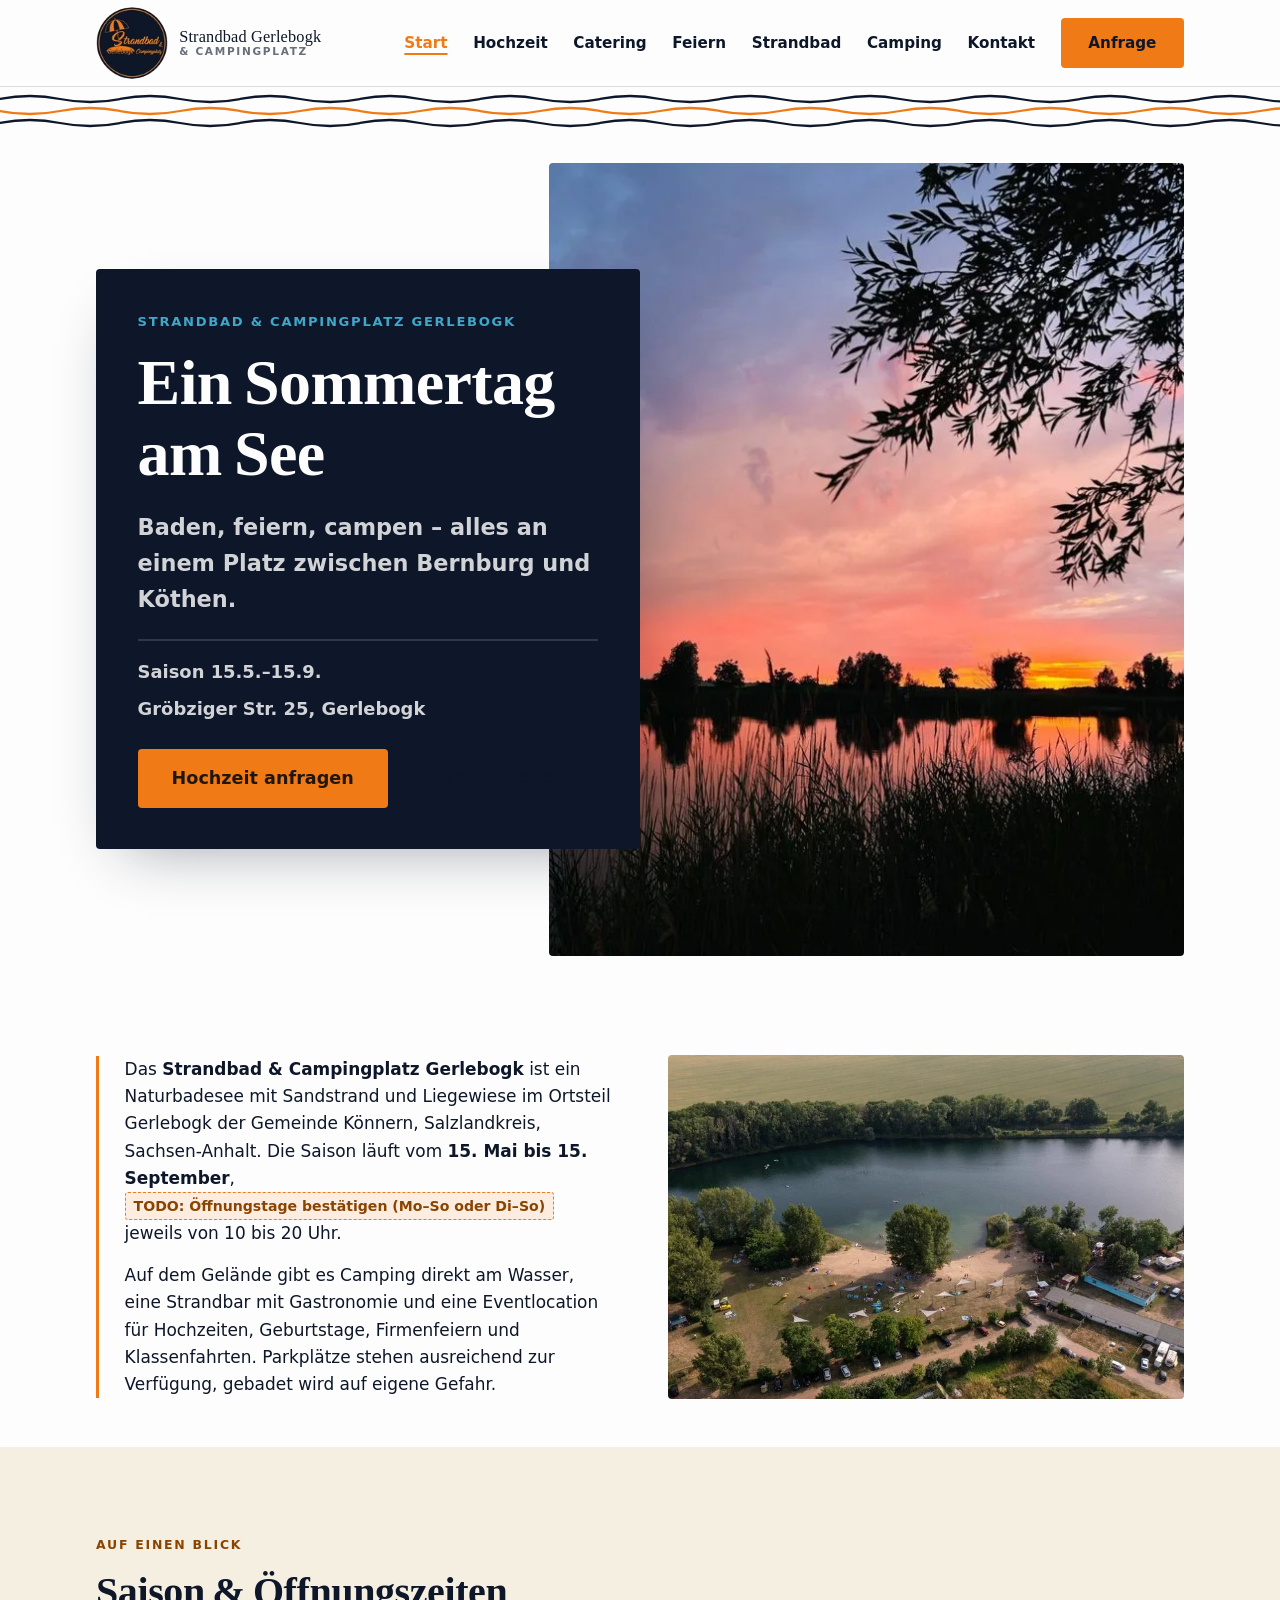
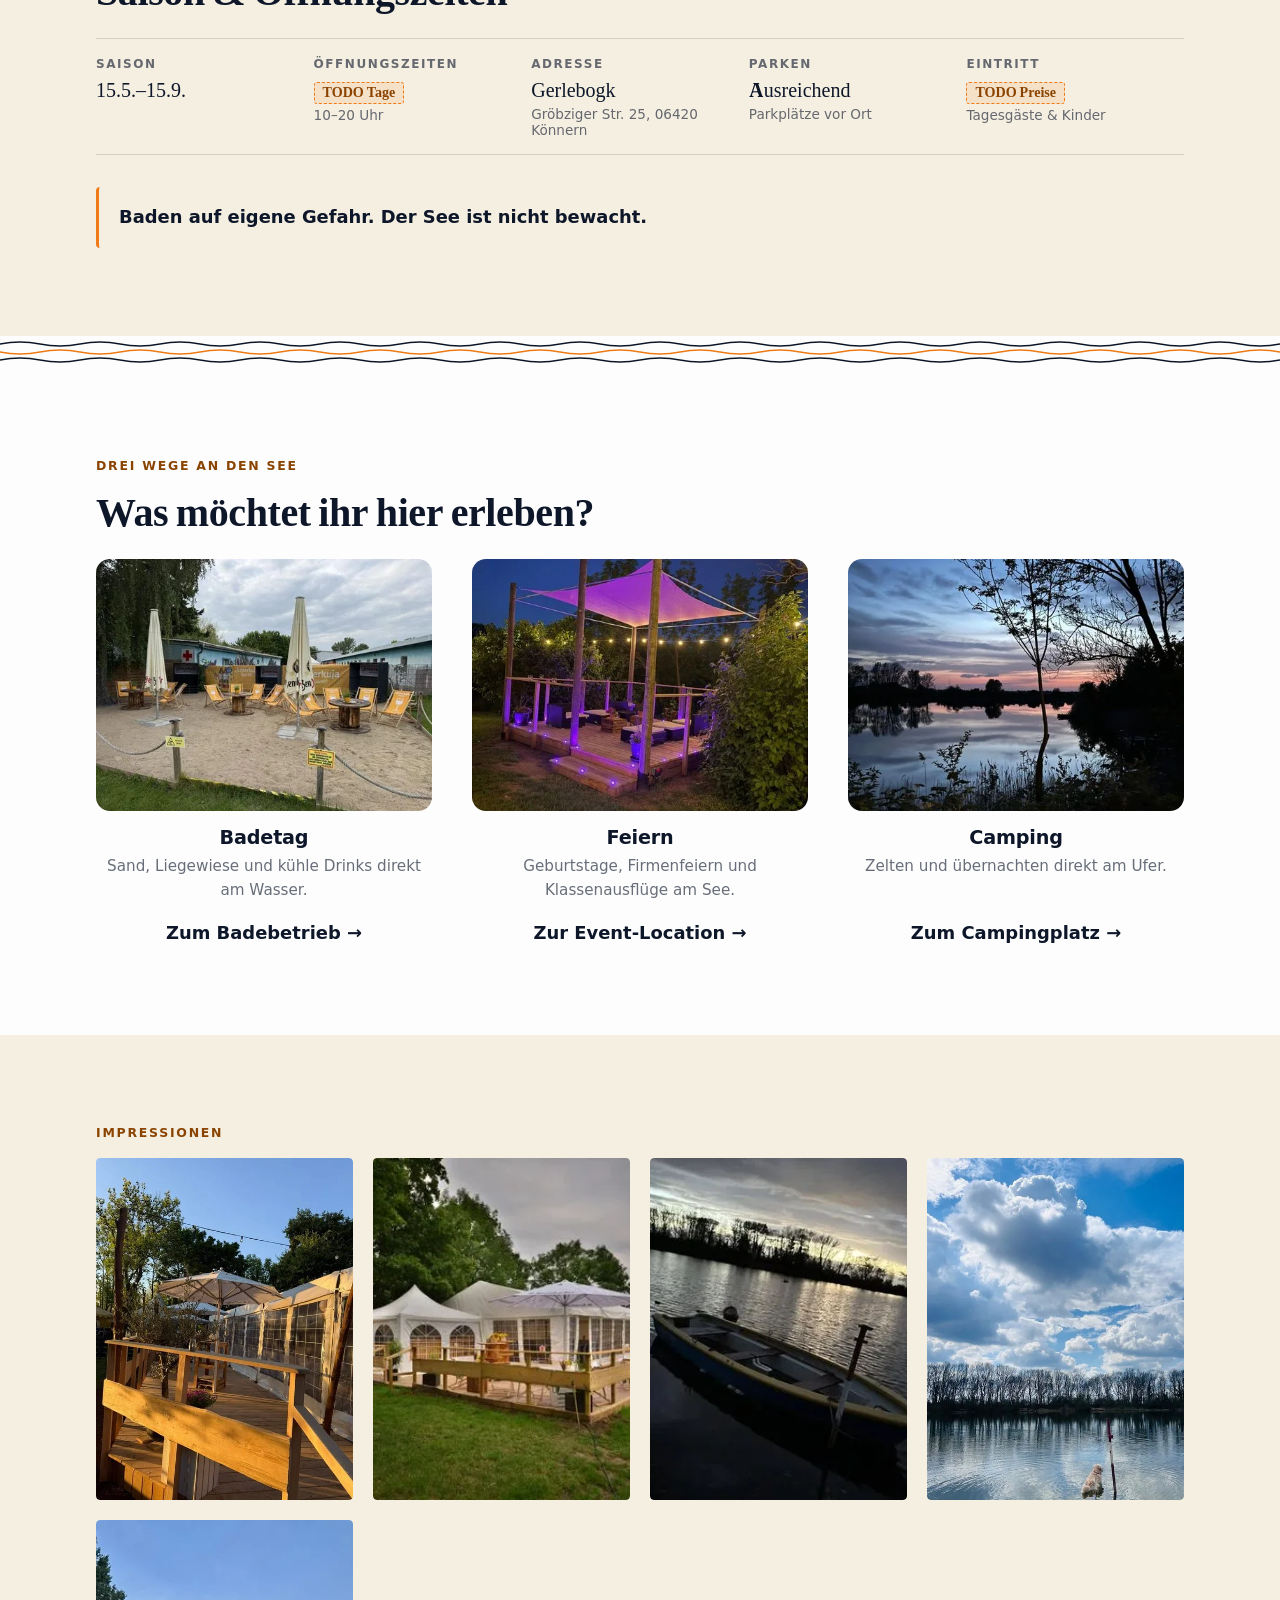
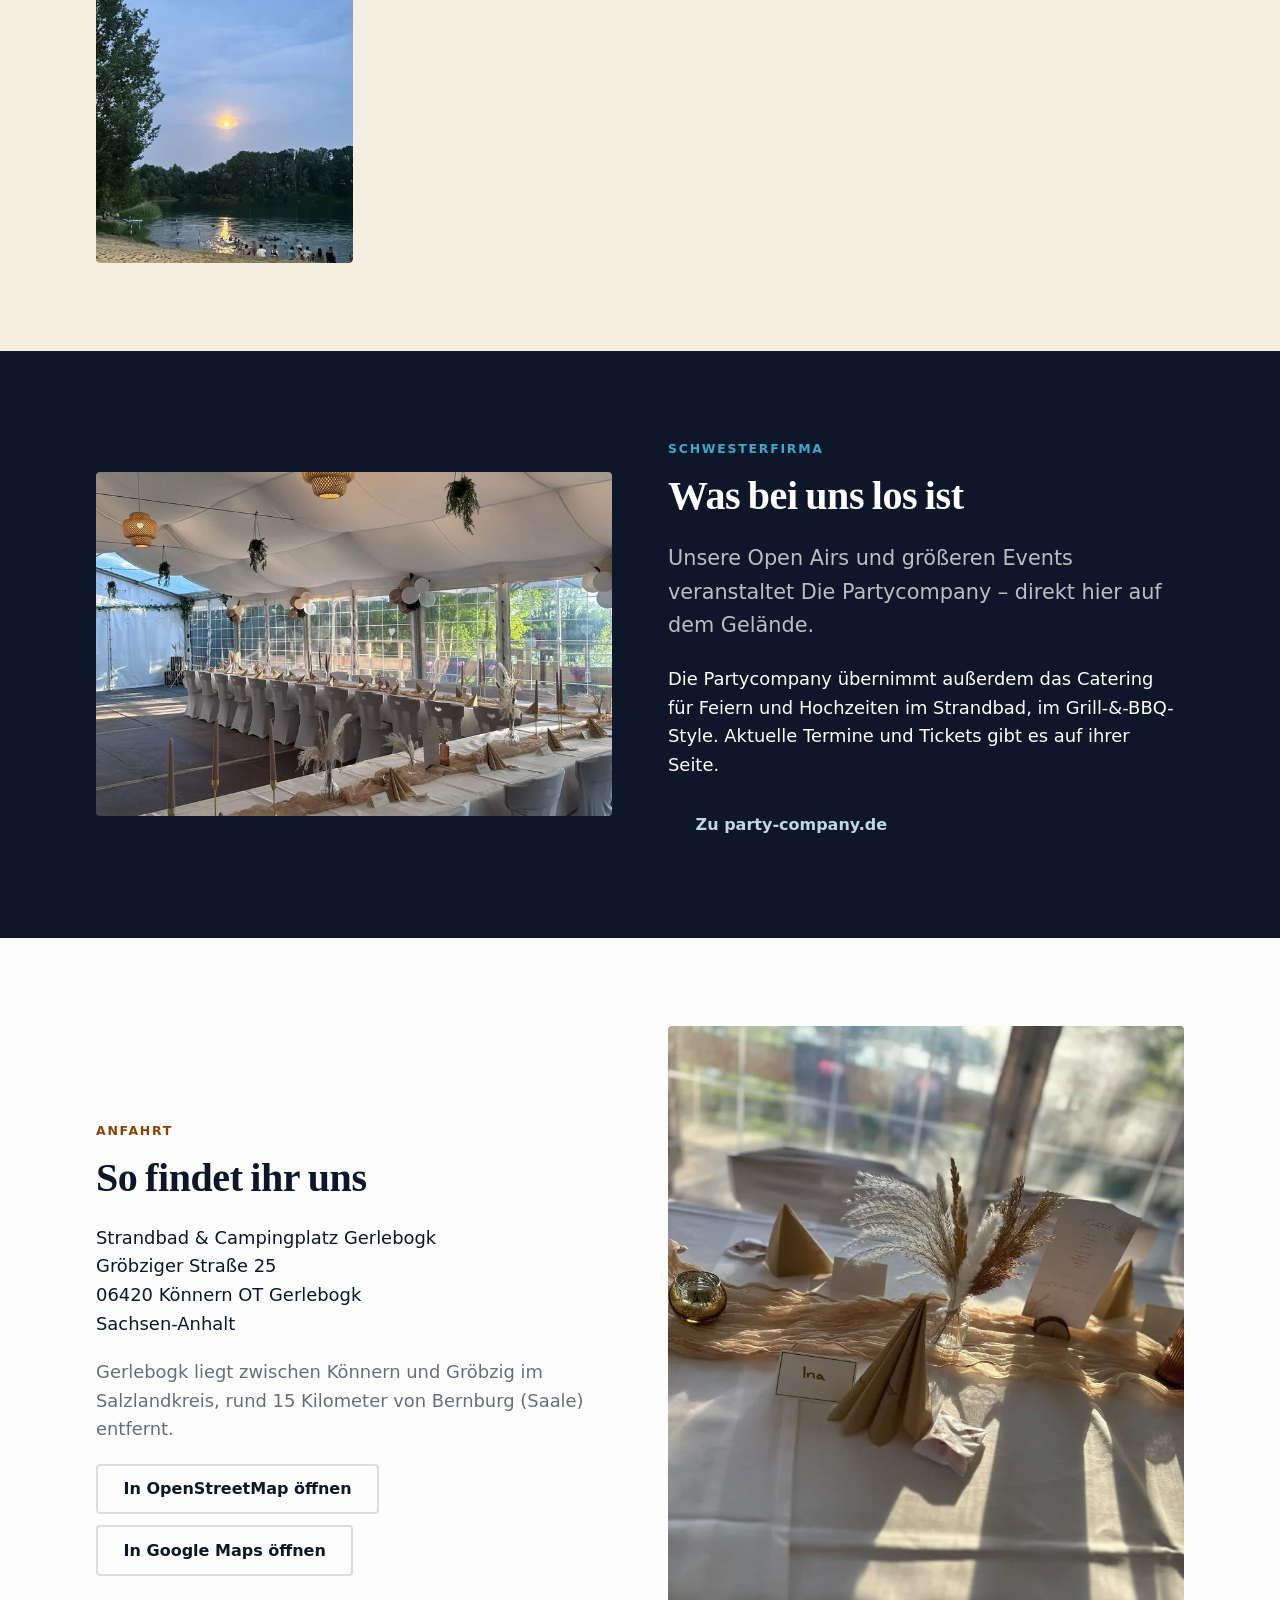
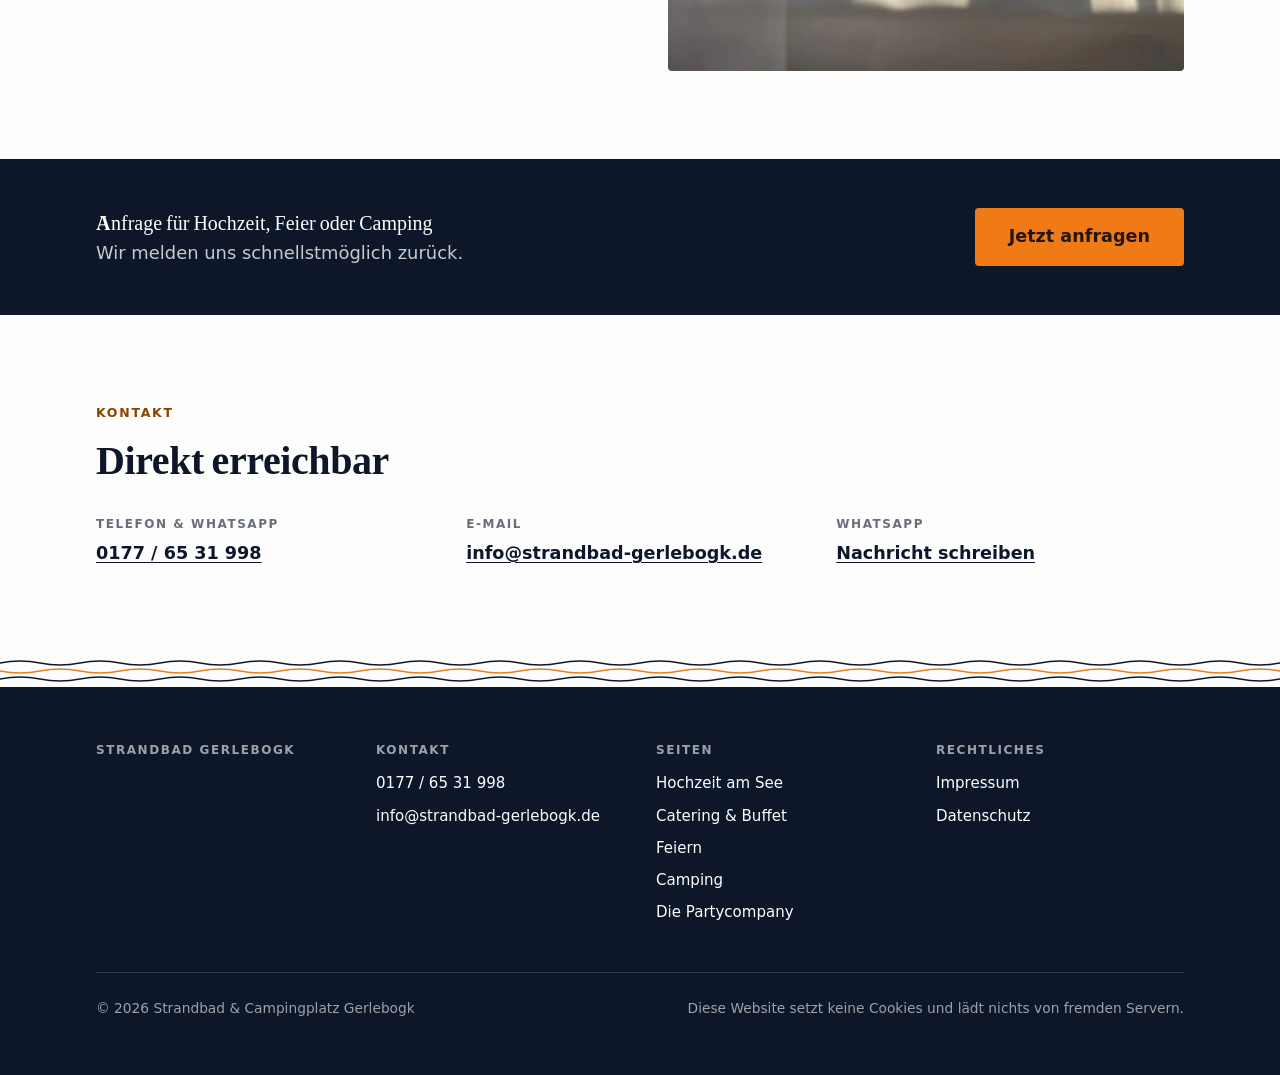
==== commit 62dd82dd: "Hero-Unterzeile: Köthen statt Könnern (geografisch korrekt)" ====
--- a/index.html
+++ b/index.html
@@ -149,7 +149,7 @@
       <div class="hero__panel">
         <p class="hero__kicker">Strandbad &amp; Campingplatz Gerlebogk</p>
         <h1 class="hero__titel">Ein Sommertag am See</h1>
-        <p class="hero__unter">Baden, feiern, campen – alles an einem Platz zwischen Könnern und Bernburg.</p>
+        <p class="hero__unter">Baden, feiern, campen – alles an einem Platz zwischen Bernburg und Köthen.</p>
         <p class="hero__zeile">
           <span>Saison 15.5.–15.9.</span>
           <span>Gröbziger Str. 25, Gerlebogk</span>
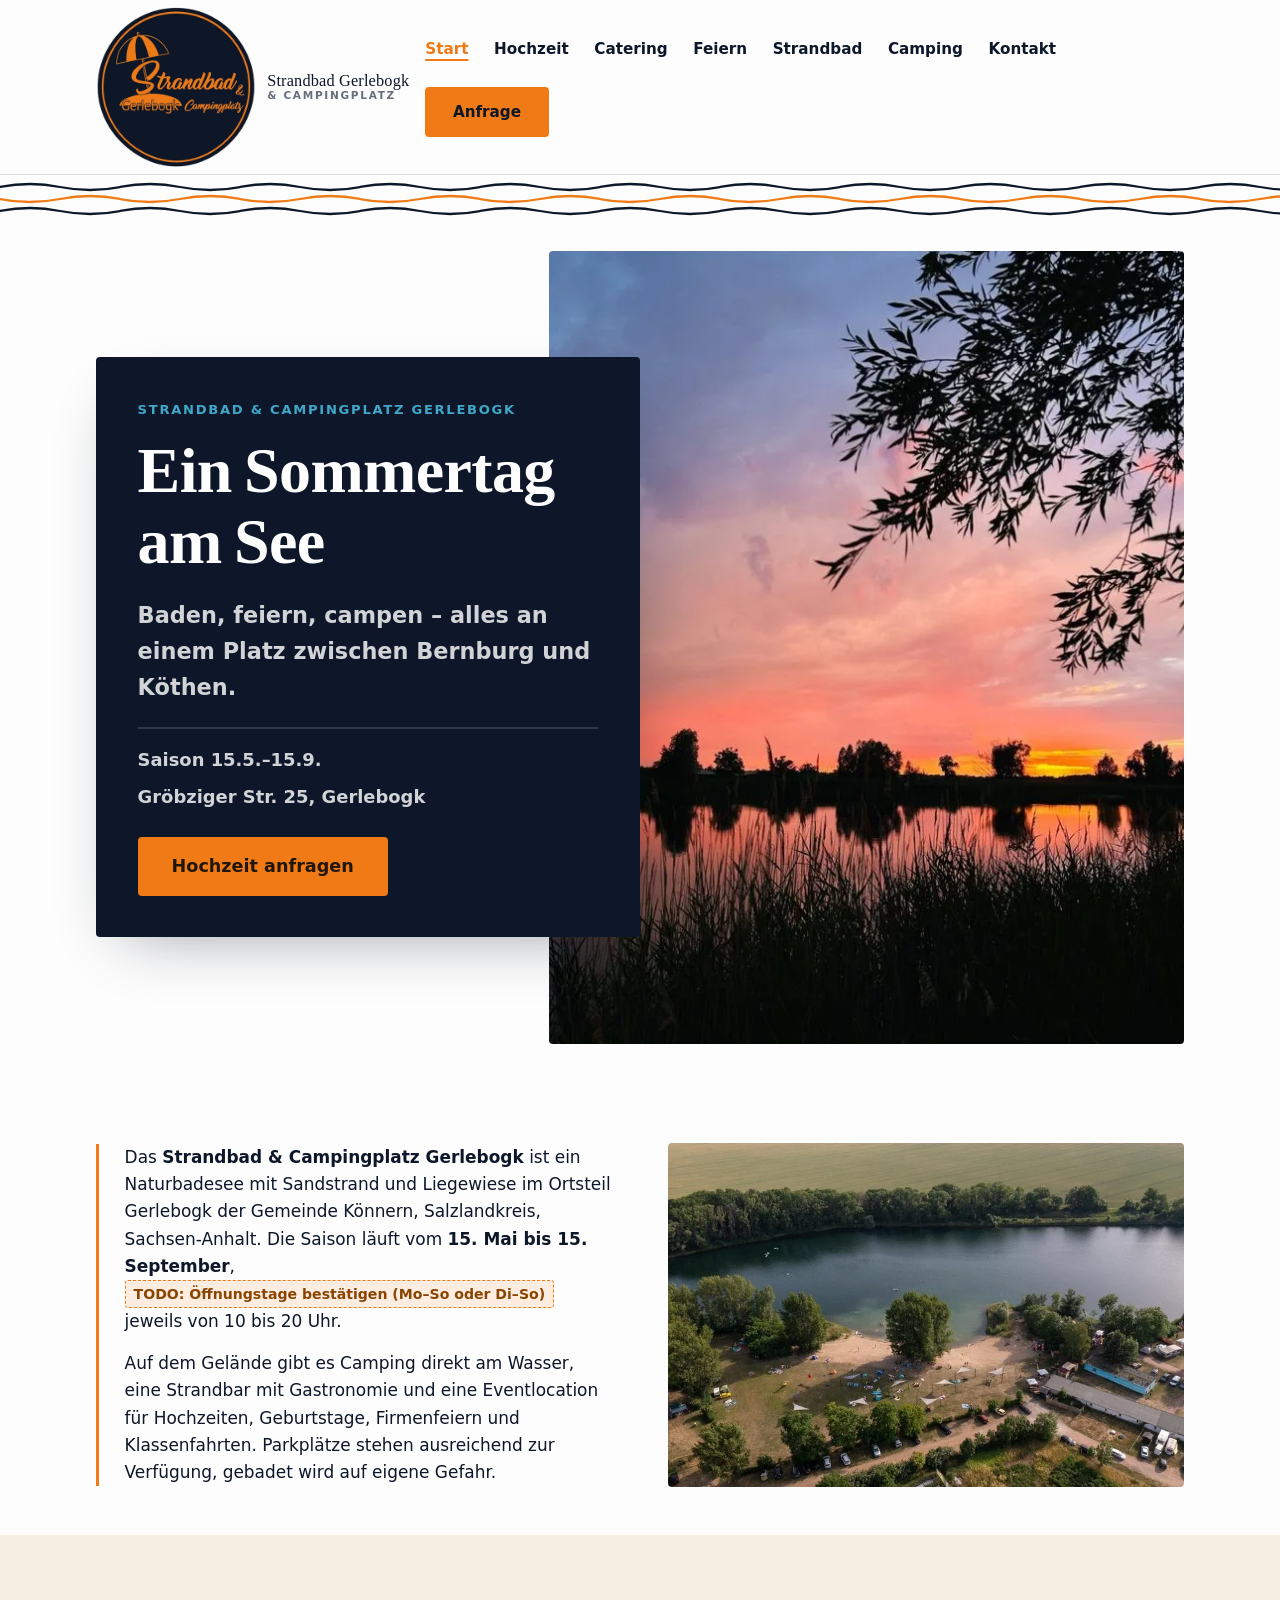
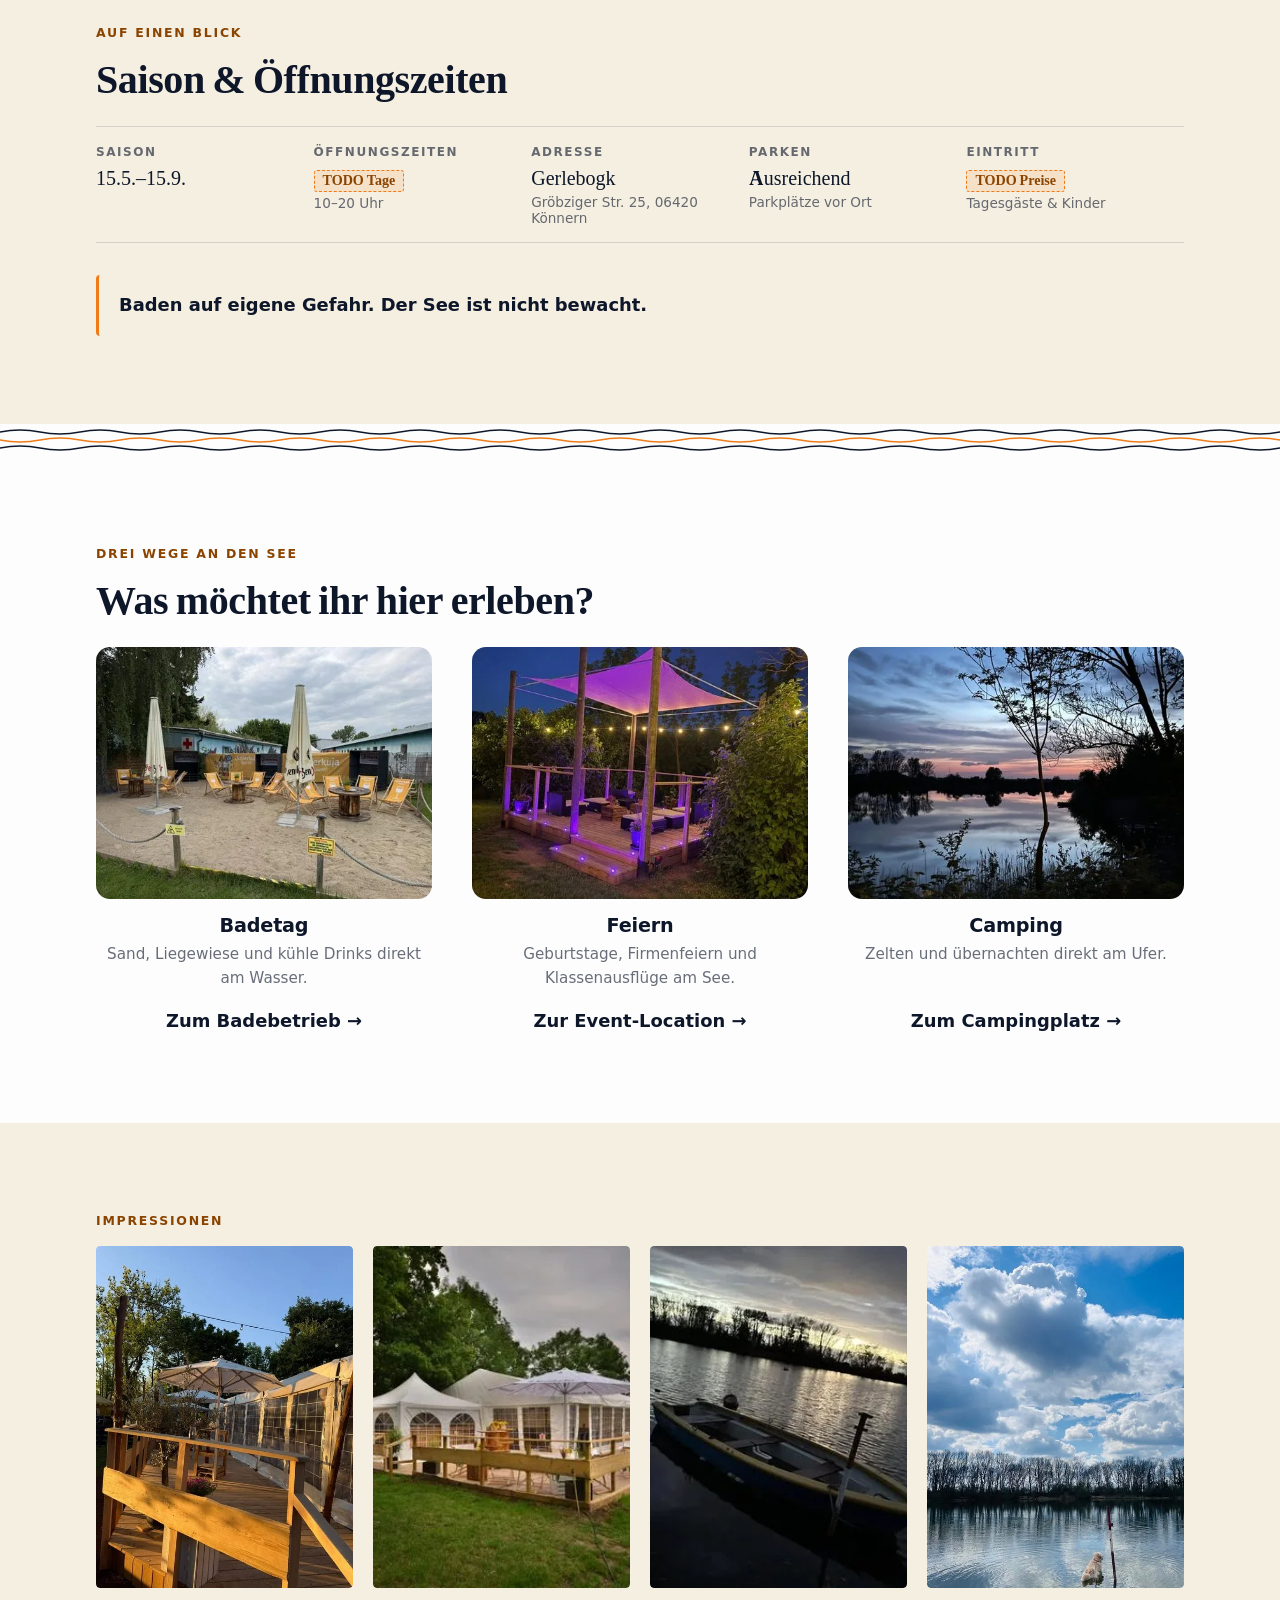
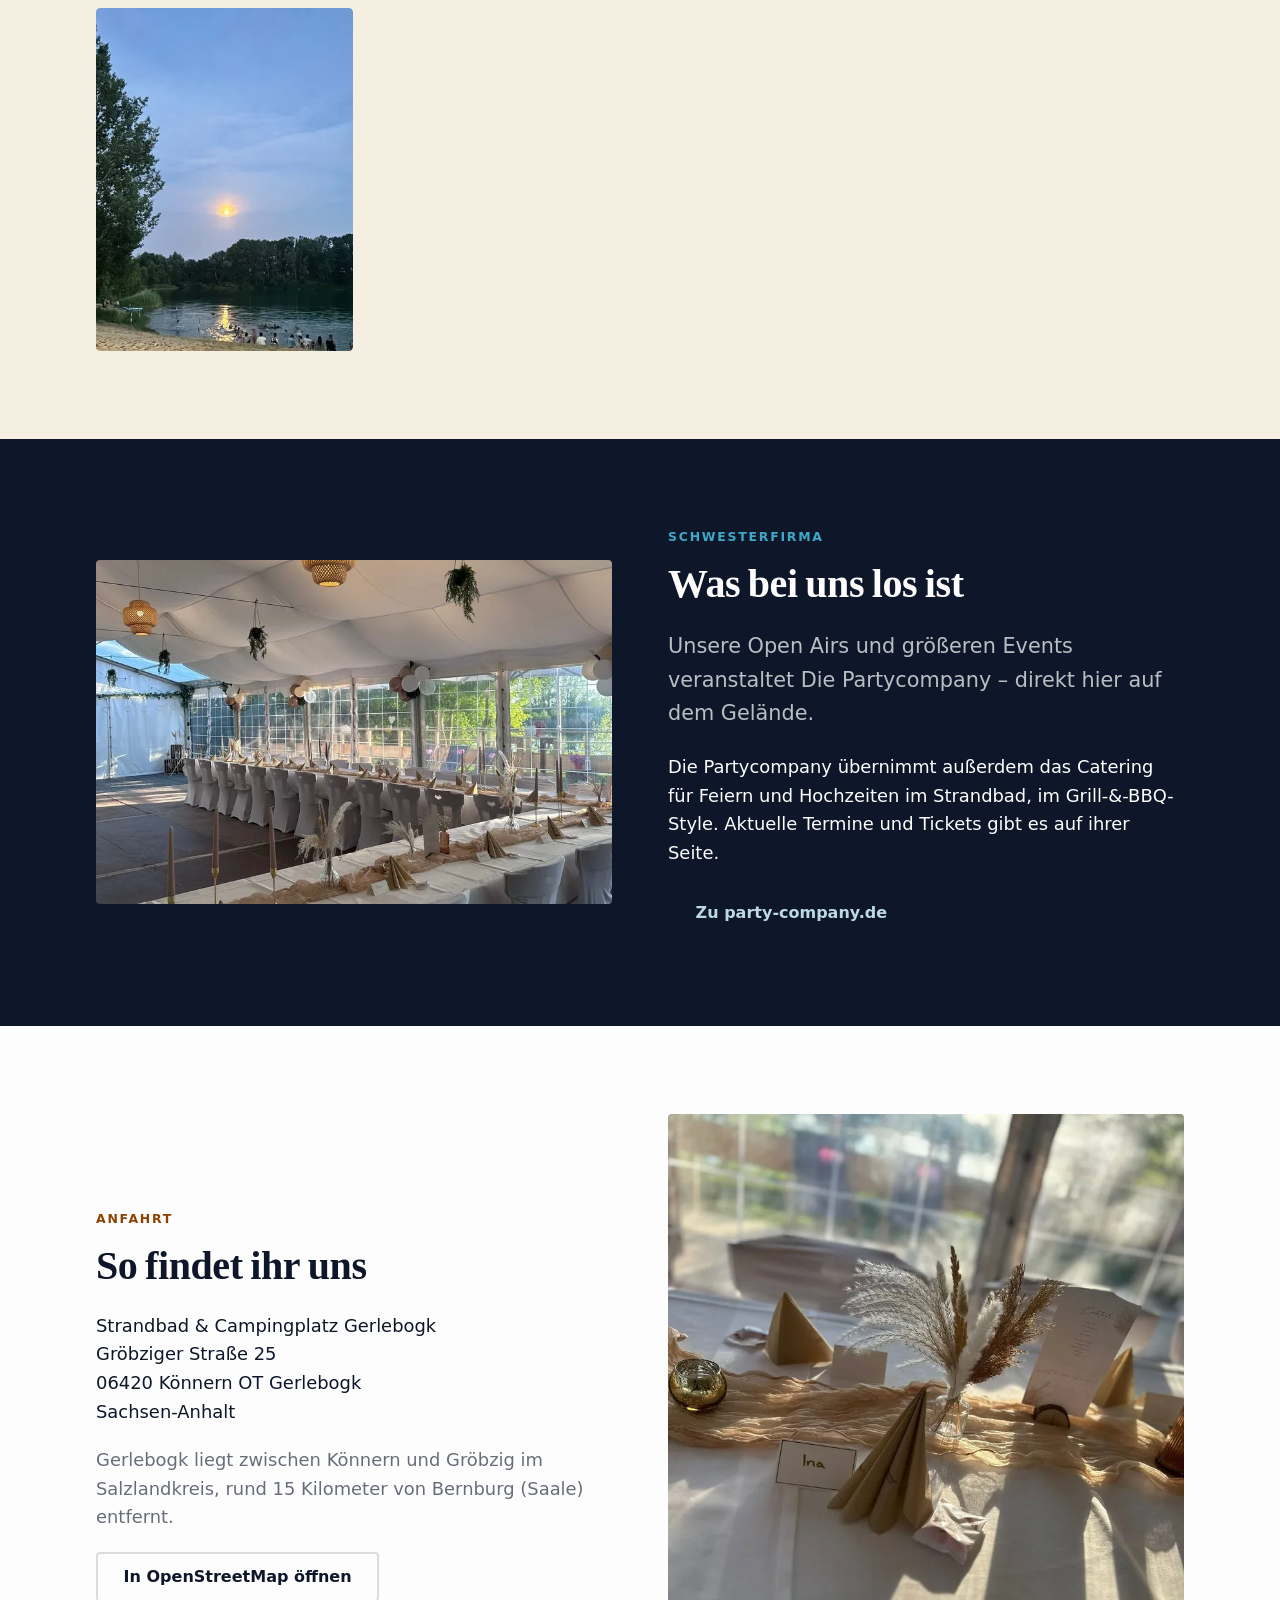
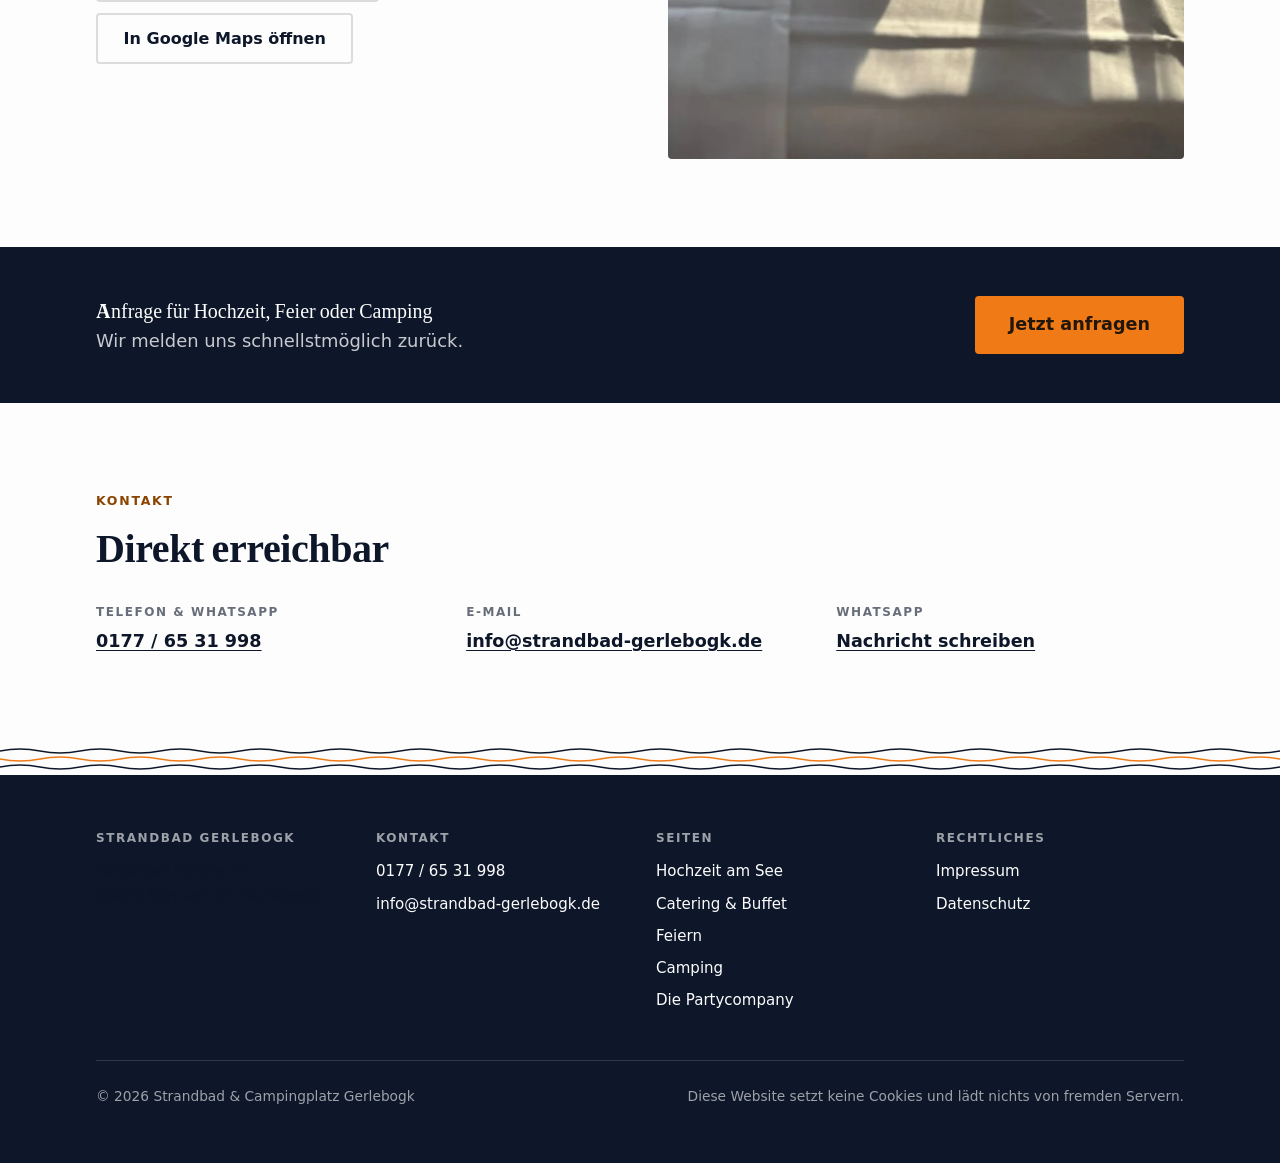
==== commit 395512ce: "Logo im Header deutlich vergrößert 72px -> 160px (Desktop), 110px (Tablet), 92px (kleine Mobilgeräte" ====
--- a/index.html
+++ b/index.html
@@ -106,8 +106,8 @@
   <div class="wrap kopf__inner">
     <a class="marke" href="/">
       <picture>
-        <source type="image/webp" srcset="/assets/img/logo-96.webp 1x, /assets/img/logo-192.webp 2x, /assets/img/logo-384.webp 4x">
-        <img src="/assets/img/logo-96.png" srcset="/assets/img/logo-192.png 2x, /assets/img/logo-384.png 4x" width="72" height="72"
+        <source type="image/webp" srcset="/assets/img/logo-384.webp">
+        <img src="/assets/img/logo-384.png" width="160" height="160"
              alt="Logo Strandbad & Campingplatz Gerlebogk: Sonnenschirm über dem Schriftzug">
       </picture>
       <span class="marke__name">Strandbad Gerlebogk
--- a/assets/css/main.css
+++ b/assets/css/main.css
@@ -232,7 +232,7 @@
   flex: 0 0 auto;
 }
 .marke img {
-  width: 72px; height: 72px;
+  width: 160px; height: 160px;
   border-radius: 50%;
   background: var(--sand);
   flex: 0 0 auto;
@@ -883,7 +883,7 @@
   .kopf { position: static; }
   .kopf__inner { flex-wrap: wrap; row-gap: 0.6rem; }
   .nav { margin-left: 0; width: 100%; gap: 0.85rem 1.1rem; font-size: 0.92rem; }
-  .marke img { width: 64px; height: 64px; }
+  .marke img { width: 110px; height: 110px; }
   .marke { min-width: 0; }
   .marke__name { min-width: 0; }
   .marke__zusatz { font-size: 0.62rem; letter-spacing: 0.1em; }
@@ -896,7 +896,7 @@
   .hero__panel { padding: 1.15rem; }
   .btn { padding: 0.85rem 1.15rem; font-size: 0.95rem; }
   .marke__zusatz { display: none; }
-  .marke img { width: 56px; height: 56px; }
+  .marke img { width: 92px; height: 92px; }
   .kopf__inner { gap: 0.75rem; }
 }
 
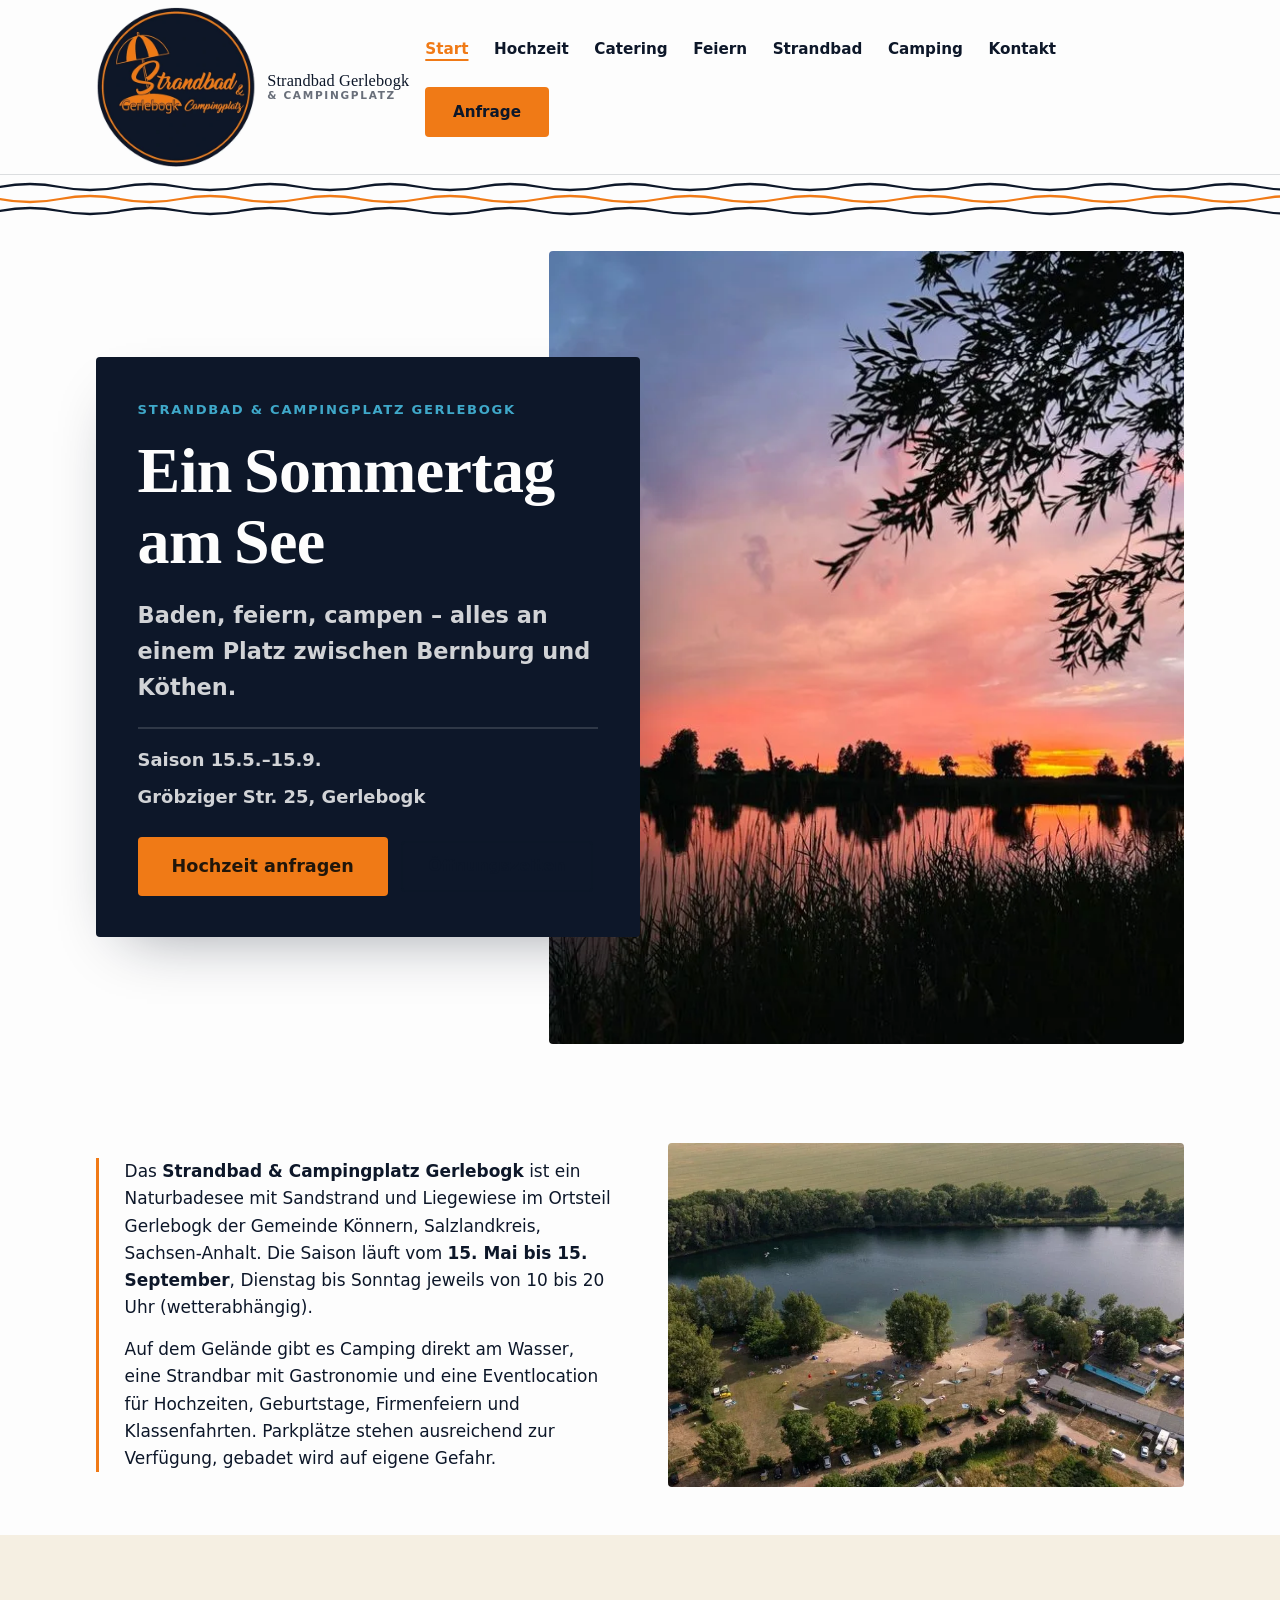
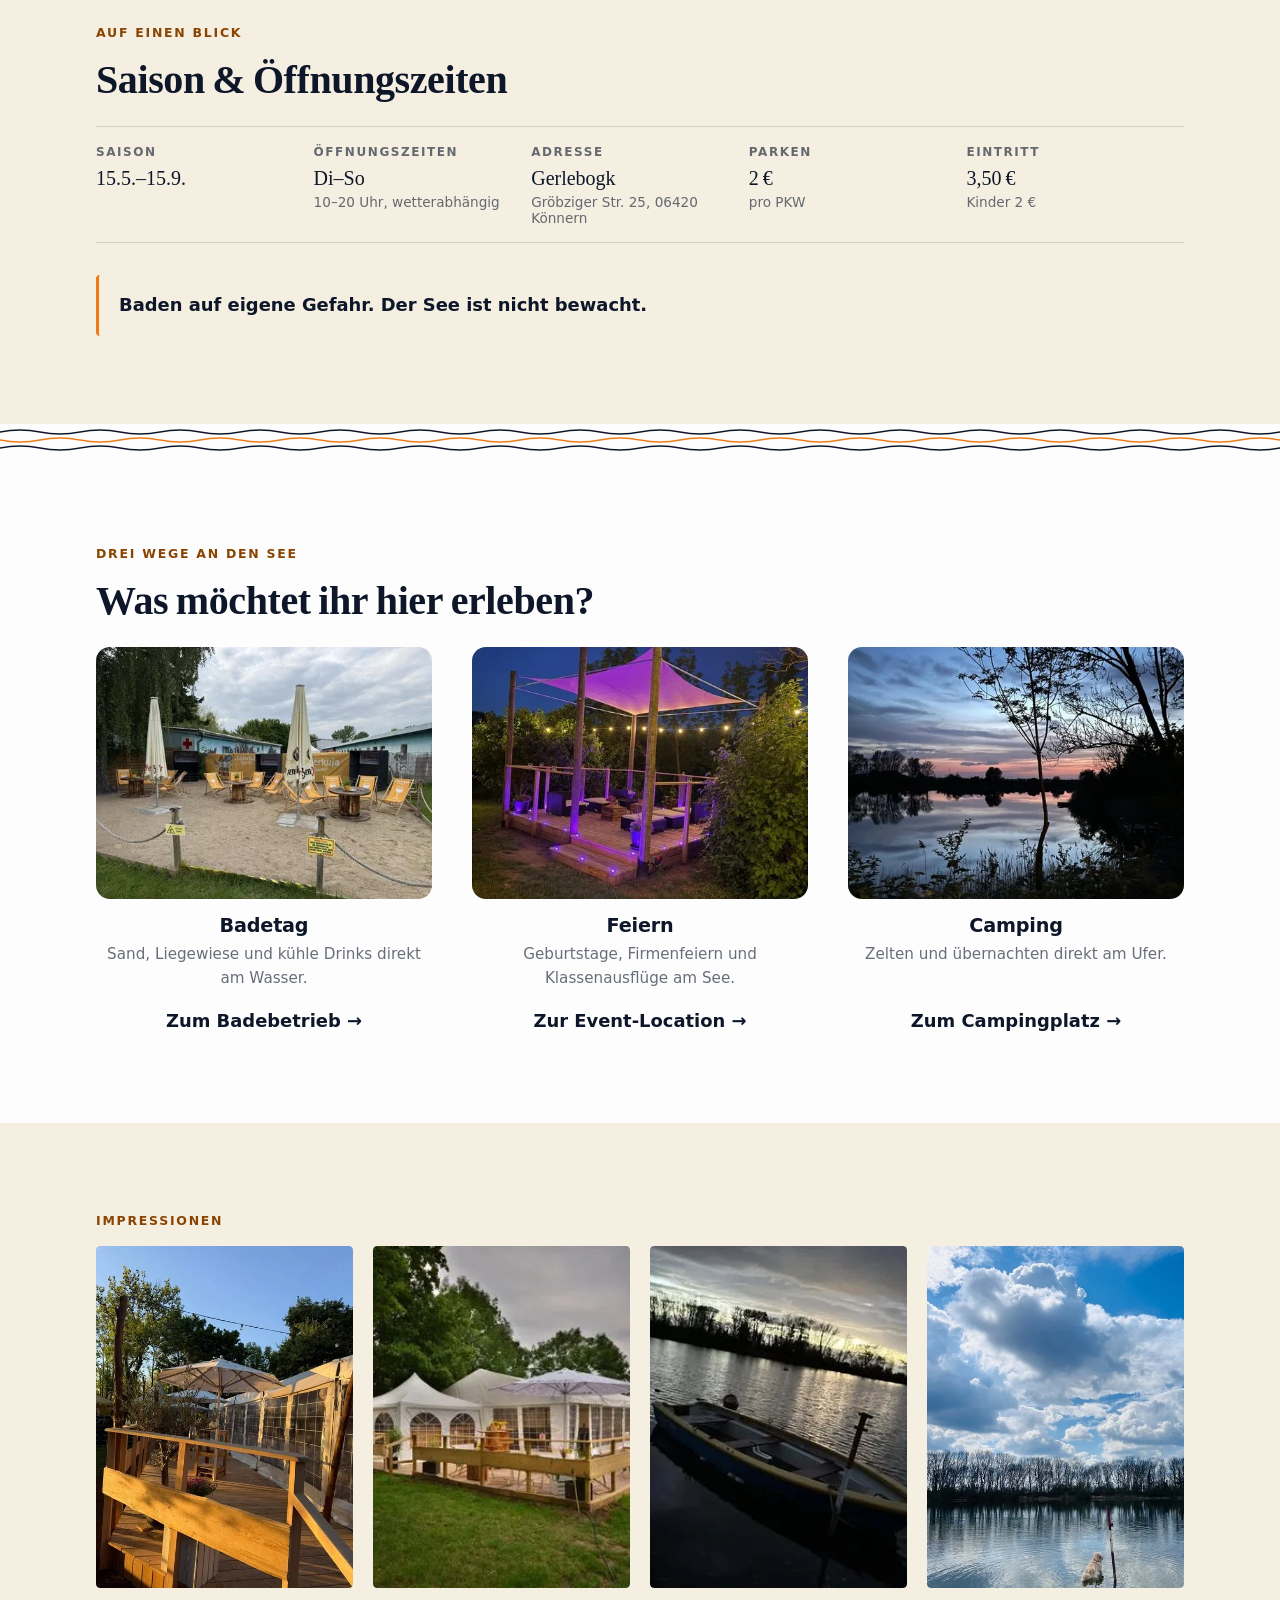
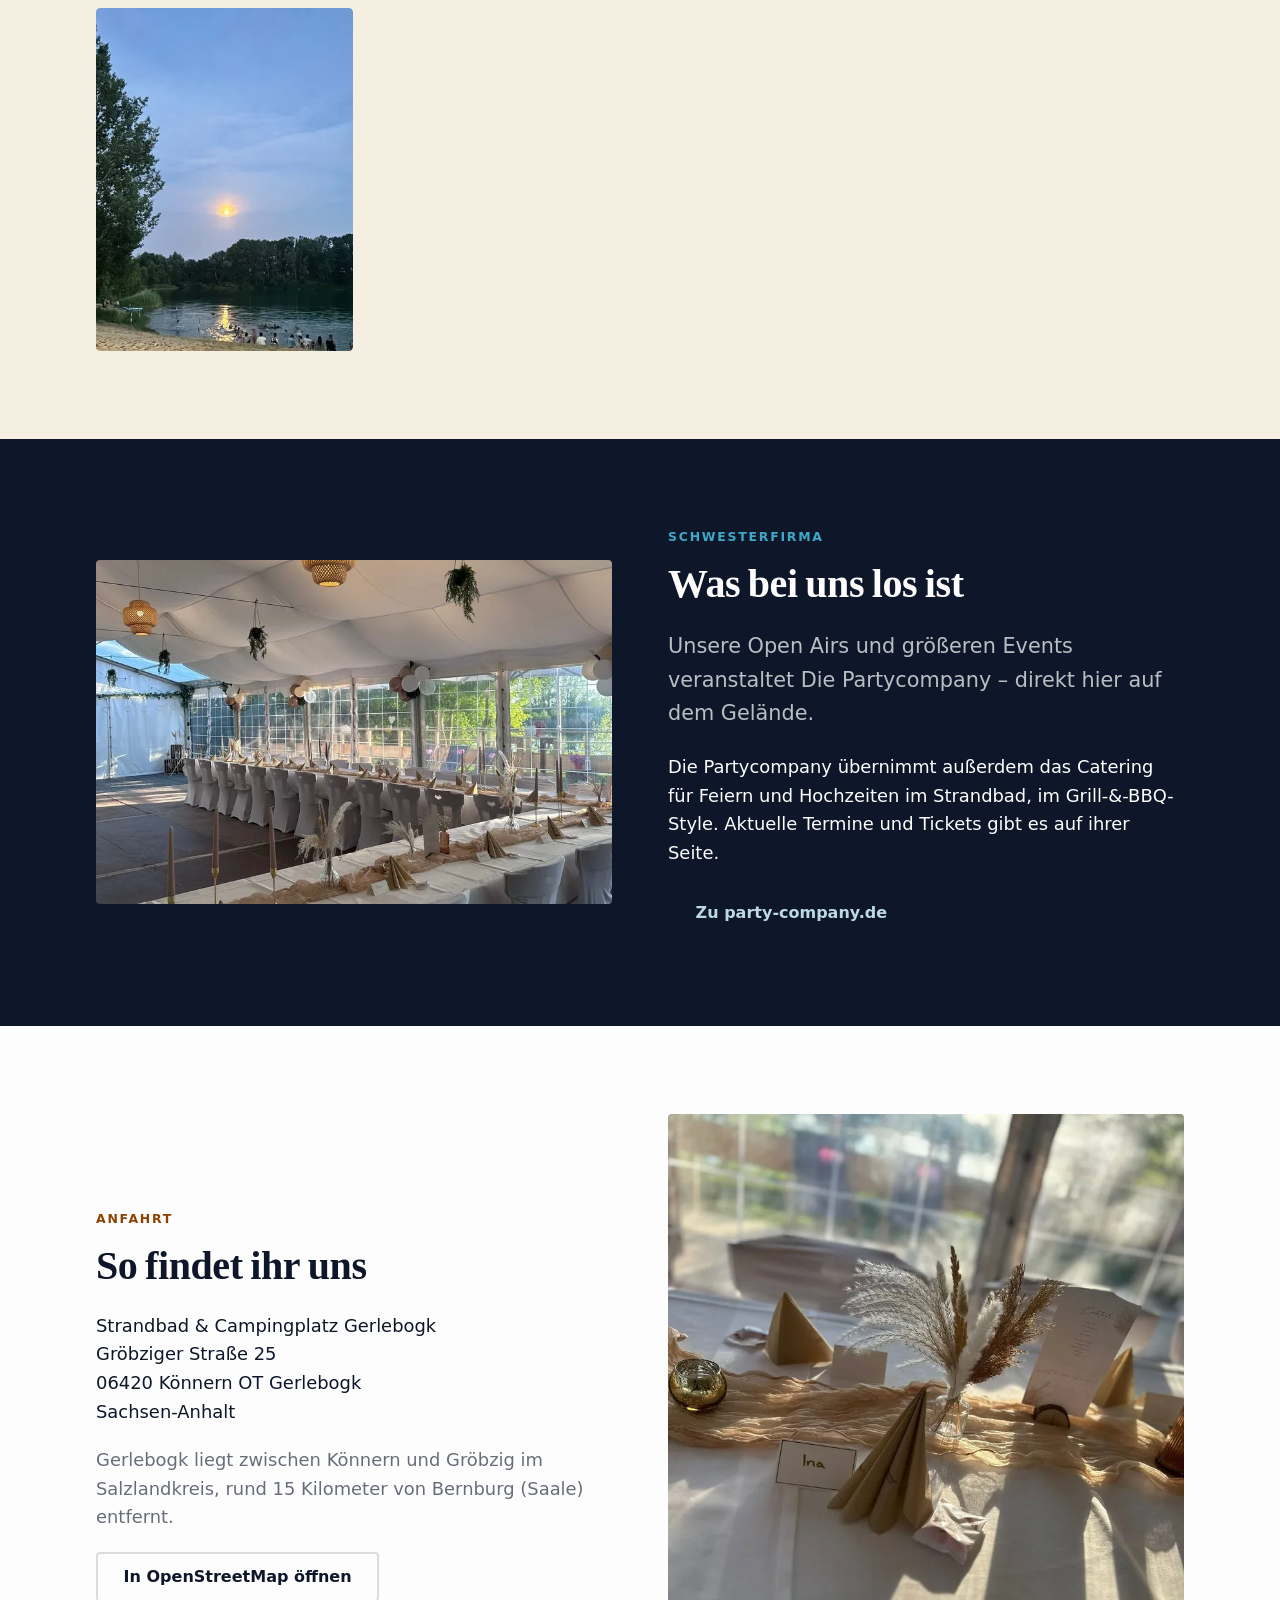
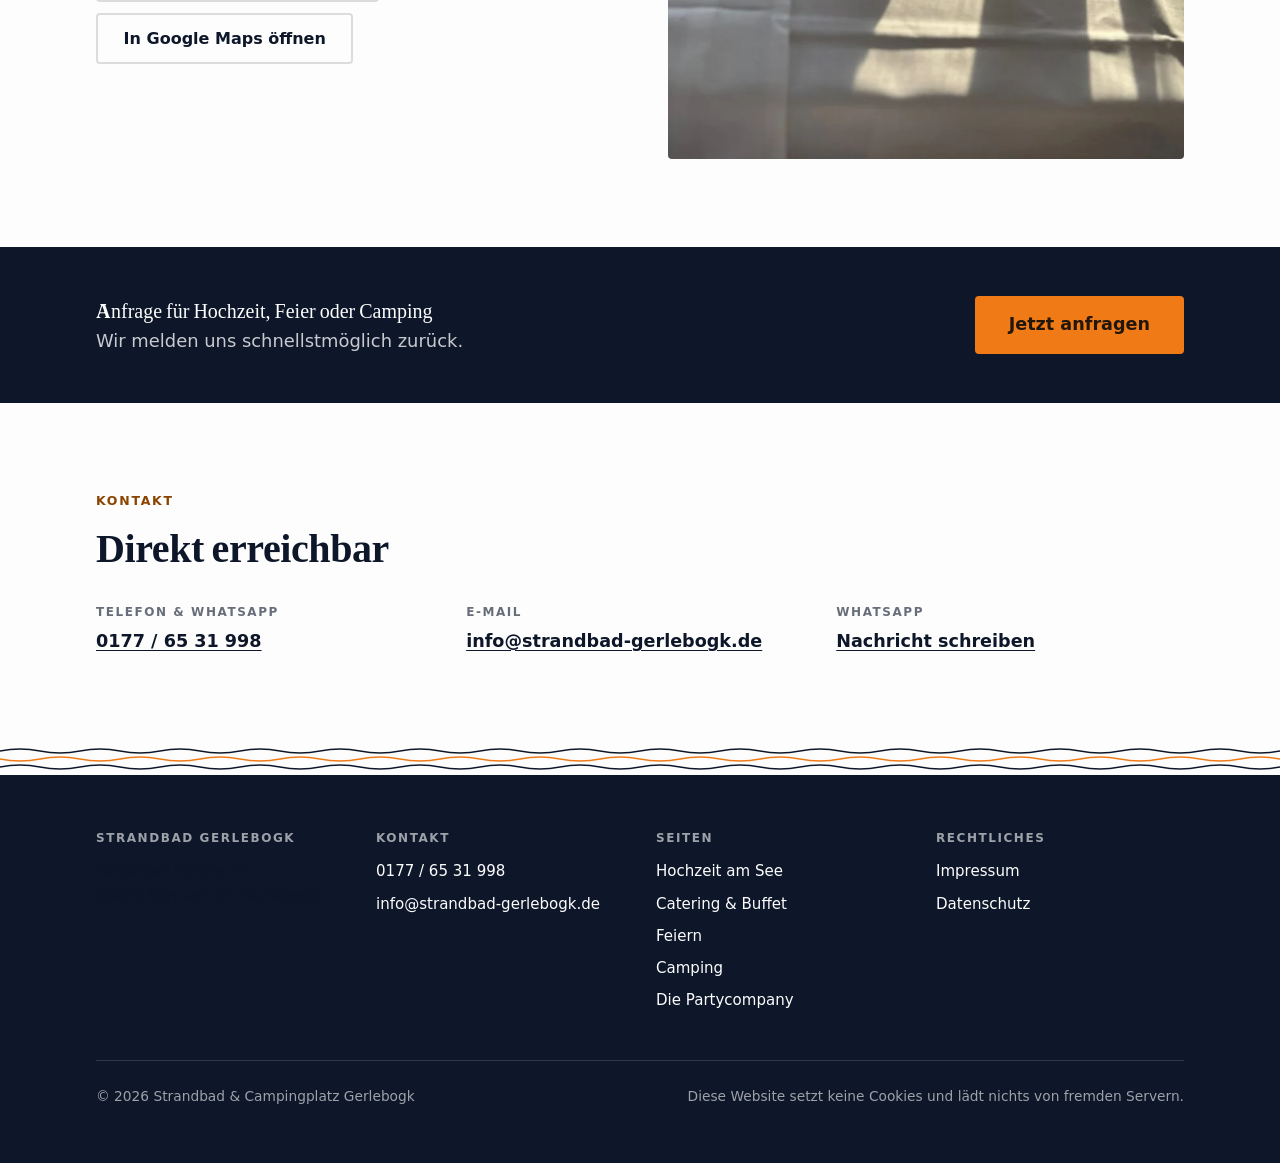
==== commit aea0b5be: "Öffnungstage, Preise und FAQ-Antworten eingetragen Schließt den Großteil der offenen TODO-Platzhalte" ====
--- a/index.html
+++ b/index.html
@@ -62,11 +62,12 @@
       "sameAs": ["https://party-company.de/"],
       "openingHoursSpecification": {
         "@type": "OpeningHoursSpecification",
+        "dayOfWeek": ["Tuesday", "Wednesday", "Thursday", "Friday", "Saturday", "Sunday"],
         "opens": "10:00",
         "closes": "20:00",
         "validFrom": "2026-05-15",
         "validThrough": "2026-09-15",
-        "description": "TODO: Wochentage bestätigen (Mo–So oder Di–So)"
+        "description": "Wetterabhängig, Änderungen vorbehalten"
       },
       "makesOffer": [
         { "@type": "Offer", "itemOffered": { "@type": "Service", "name": "Hochzeit am See" } },
@@ -171,7 +172,7 @@
             Das <strong>Strandbad &amp; Campingplatz Gerlebogk</strong> ist ein Naturbadesee mit Sandstrand
             und Liegewiese im Ortsteil Gerlebogk der Gemeinde Könnern, Salzlandkreis, Sachsen-Anhalt. Die
             Saison läuft vom <strong>15. Mai bis 15. September</strong>,
-            <span class="todo">TODO: Öffnungstage bestätigen (Mo–So oder Di–So)</span> jeweils von 10 bis 20 Uhr.
+            Dienstag bis Sonntag jeweils von 10 bis 20 Uhr (wetterabhängig).
           </p>
           <p>
             Auf dem Gelände gibt es Camping direkt am Wasser, eine Strandbar mit Gastronomie und eine
@@ -206,7 +207,7 @@
         </div>
         <div>
           <dt>Öffnungszeiten</dt>
-          <dd><span class="todo">TODO Tage</span><small>10–20 Uhr</small></dd>
+          <dd>Di–So<small>10–20 Uhr, wetterabhängig</small></dd>
         </div>
         <div>
           <dt>Adresse</dt>
@@ -214,11 +215,11 @@
         </div>
         <div>
           <dt>Parken</dt>
-          <dd>Ausreichend<small>Parkplätze vor Ort</small></dd>
+          <dd>2 €<small>pro PKW</small></dd>
         </div>
         <div>
           <dt>Eintritt</dt>
-          <dd><span class="todo">TODO Preise</span><small>Tagesgäste &amp; Kinder</small></dd>
+          <dd>3,50 €<small>Kinder 2 €</small></dd>
         </div>
       </dl>
       <p class="hinweis mt-l">Baden auf eigene Gefahr. Der See ist nicht bewacht.</p>
